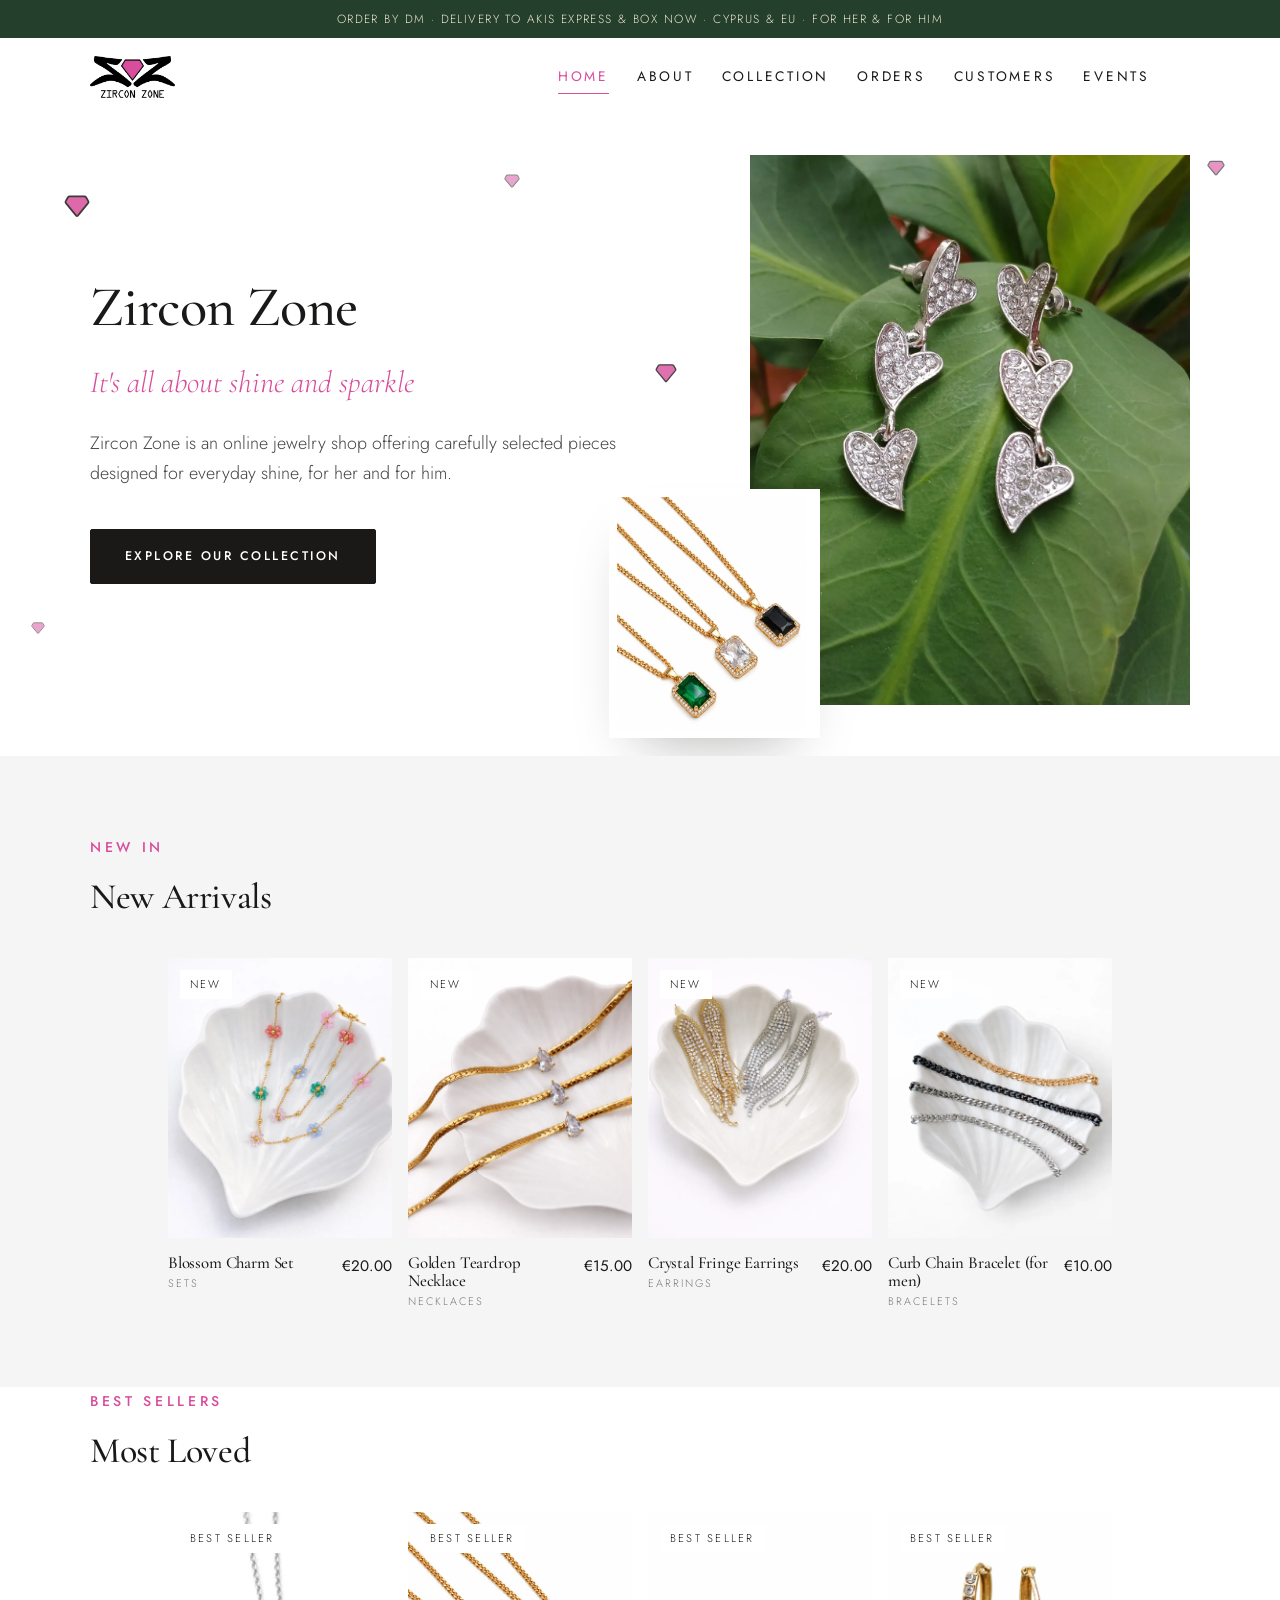
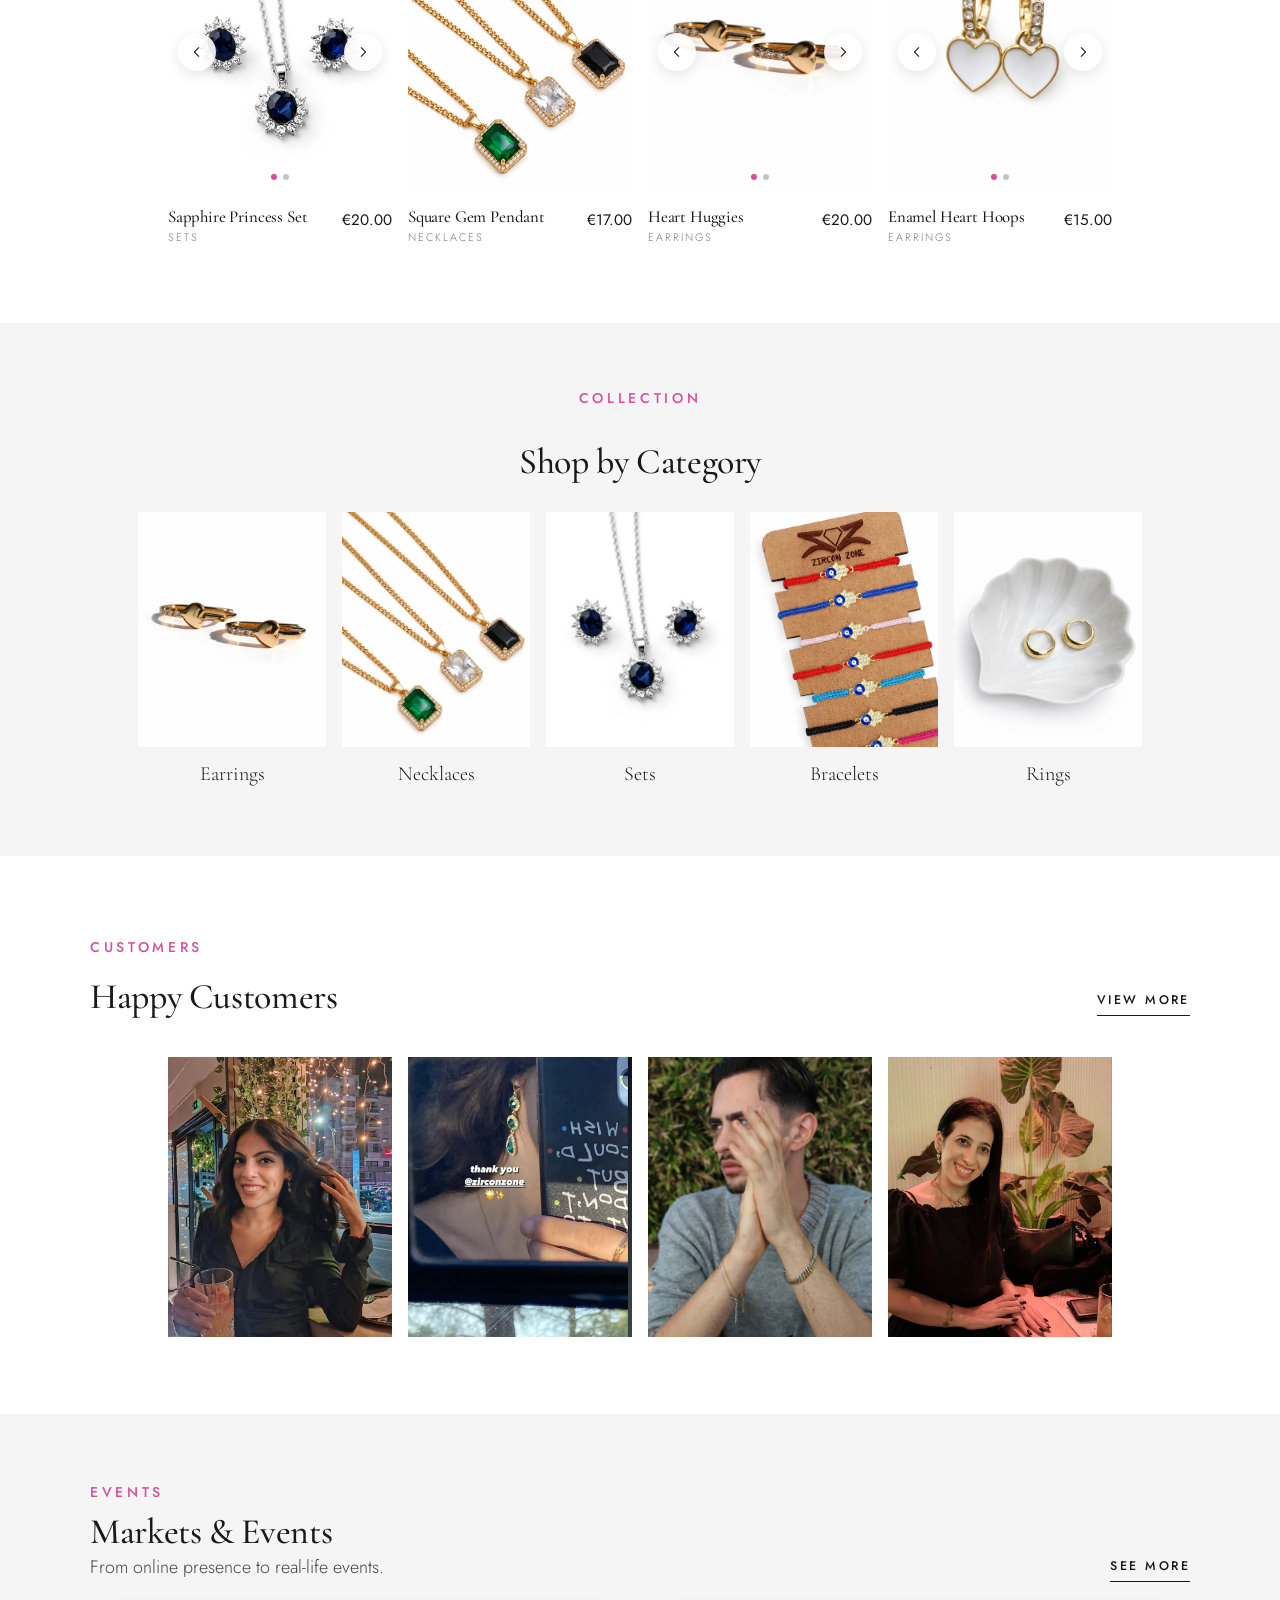
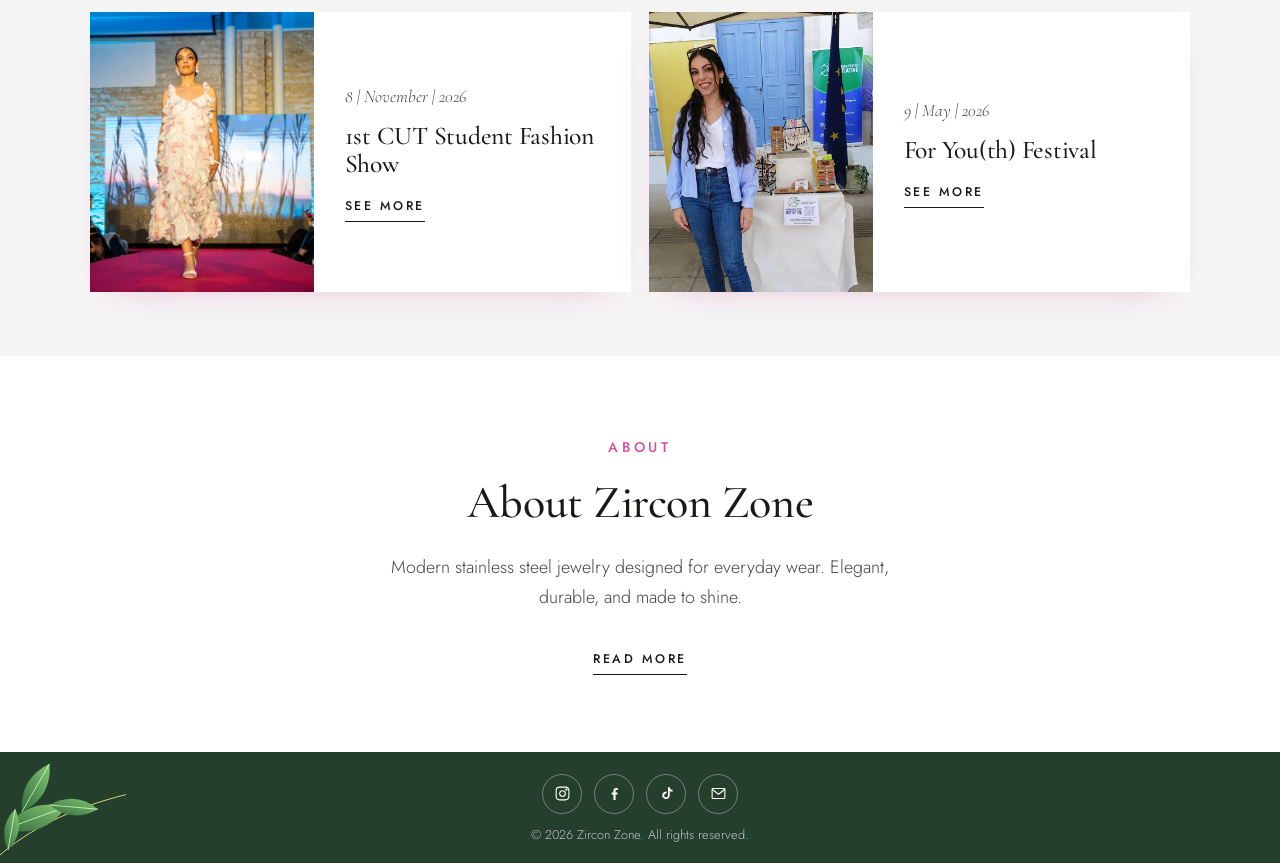
==== index.html @ 043a7518 "Remove leaf sprig from the home hero photo Co-Authored-By: Claude Opus 5.5 <noreply@anthropic.com> C" ====
<!DOCTYPE html>
<html lang="en">
<head>
  <meta charset="UTF-8">
  <meta name="viewport" content="width=device-width, initial-scale=1.0">
  <title>Home | Zircon Zone</title>
  <meta name="description" content="Zircon Zone is an online jewelry shop offering carefully selected stainless steel pieces designed for everyday shine.">
  <meta name="theme-color" content="#ffffff">
  <link rel="canonical" href="https://christianaandreou.github.io/zirconzone/">
  <meta name="robots" content="index, follow, max-image-preview:large">
  <meta name="twitter:card" content="summary_large_image">
  <meta name="twitter:title" content="Home | Zircon Zone">
  <meta name="twitter:description" content="Zircon Zone is an online jewelry shop offering carefully selected stainless steel pieces designed for everyday shine.">
  <meta name="twitter:image" content="https://christianaandreou.github.io/zirconzone/images/web/N4.webp">
  <meta property="og:type" content="website">
  <meta property="og:site_name" content="Zircon Zone">
  <meta property="og:title" content="Zircon Zone — Stainless Steel Jewelry">
  <meta property="og:description" content="Zircon Zone is an online jewelry shop offering carefully selected stainless steel pieces designed for everyday shine.">
  <meta property="og:image" content="https://christianaandreou.github.io/zirconzone/images/web/N4.webp">
  <link rel="icon" href="images/faviconzz.ico" type="image/x-icon">

  <link rel="preconnect" href="https://fonts.googleapis.com">
  <link rel="preconnect" href="https://fonts.gstatic.com" crossorigin>
  <link href="https://fonts.googleapis.com/css2?family=Cormorant+Garamond:ital,wght@0,400;0,500;0,600;1,400;1,500&family=Jost:wght@300;400;500&display=swap" rel="stylesheet">
  <link rel="stylesheet" href="assets/css/style.css?v=1302">

  <!-- Google tag (gtag.js) -->
  <script async src="https://www.googletagmanager.com/gtag/js?id=G-80L94WF2SH"></script>
  <script>
    window.dataLayer = window.dataLayer || [];
    function gtag(){dataLayer.push(arguments);}
    gtag('js', new Date());
    gtag('config', 'G-80L94WF2SH');
  </script>
</head>
<body class="home">

  <div class="ship-bar">Order by DM · Delivery to Akis Express &amp; BOX NOW · Cyprus &amp; EU · For her &amp; for him</div>
  <header class="site-header">
    <div class="container header-inner">
      <a href="index.html" class="logo" aria-label="Zircon Zone home"><img src="images/web/logo.png" alt="Zircon Zone" width="600" height="298"></a>
      <nav class="nav" aria-label="Main">
        <a href="index.html">Home</a>
        <a href="about.html">About</a>
        <a href="collection.html">Collection</a>
        <a href="orders.html">Orders</a>
        <a href="customers.html">Customers</a>
        <a href="events.html">Events</a>
      </nav>
      <div class="header-right">
        <button class="menu-toggle" aria-label="Menu" aria-expanded="false"><span></span><span></span></button>
      </div>
    </div>
  </header>

  <div class="mobile-menu">
    <a href="index.html">Home</a>
    <a href="about.html">About</a>
    <a href="collection.html">Collection</a>
    <a href="orders.html">Orders</a>
    <a href="customers.html">Customers</a>
    <a href="events.html">Events</a>
  </div>

  <main>
    <section class="hero-wrap">
    <div class="dias" aria-hidden="true"><span class="dia d0" style="left:6%;top:14%;width:26px;opacity:0.85"><svg viewBox="-23 -21 46 42"><path d="M-13,-17 H13 Q15,-17 16,-15.5 L20,-8.5 Q21,-7 20,-5.5 L1.5,17 Q0,18.5 -1.5,17 L-20,-5.5 Q-21,-7 -20,-8.5 L-16,-15.5 Q-15,-17 -13,-17Z" fill="#d84e9c" stroke="#1b1918" stroke-width="3" stroke-linejoin="round"/></svg></span><span class="dia d1" style="left:40%;top:10%;width:16px;opacity:0.5"><svg viewBox="-23 -21 46 42"><path d="M-13,-17 H13 Q15,-17 16,-15.5 L20,-8.5 Q21,-7 20,-5.5 L1.5,17 Q0,18.5 -1.5,17 L-20,-5.5 Q-21,-7 -20,-8.5 L-16,-15.5 Q-15,-17 -13,-17Z" fill="#d84e9c" stroke="#1b1918" stroke-width="3" stroke-linejoin="round"/></svg></span><span class="dia d2" style="left:52%;top:40%;width:22px;opacity:0.8"><svg viewBox="-23 -21 46 42"><path d="M-13,-17 H13 Q15,-17 16,-15.5 L20,-8.5 Q21,-7 20,-5.5 L1.5,17 Q0,18.5 -1.5,17 L-20,-5.5 Q-21,-7 -20,-8.5 L-16,-15.5 Q-15,-17 -13,-17Z" fill="#d84e9c" stroke="#1b1918" stroke-width="3" stroke-linejoin="round"/></svg></span><span class="dia d3" style="left:3%;top:80%;width:14px;opacity:0.5"><svg viewBox="-23 -21 46 42"><path d="M-13,-17 H13 Q15,-17 16,-15.5 L20,-8.5 Q21,-7 20,-5.5 L1.5,17 Q0,18.5 -1.5,17 L-20,-5.5 Q-21,-7 -20,-8.5 L-16,-15.5 Q-15,-17 -13,-17Z" fill="#d84e9c" stroke="#1b1918" stroke-width="3" stroke-linejoin="round"/></svg></span><span class="dia d4" style="left:95%;top:8%;width:18px;opacity:0.6"><svg viewBox="-23 -21 46 42"><path d="M-13,-17 H13 Q15,-17 16,-15.5 L20,-8.5 Q21,-7 20,-5.5 L1.5,17 Q0,18.5 -1.5,17 L-20,-5.5 Q-21,-7 -20,-8.5 L-16,-15.5 Q-15,-17 -13,-17Z" fill="#d84e9c" stroke="#1b1918" stroke-width="3" stroke-linejoin="round"/></svg></span></div>
    <div class="container hero">
      <div class="hero-copy reveal">
        <h1>Zircon Zone</h1>
        <p class="tagline"><em>It's all about shine and sparkle</em></p>
        <p class="lead">Zircon Zone is an online jewelry shop offering carefully selected pieces designed for everyday shine, for her and for him.</p>
        <div class="hero-actions">
          <a href="collection.html" class="btn">Explore our Collection</a>
        </div>
      </div>
      <div class="hero-media reveal">
        <img class="main" src="images/web/HERO-LEAF1.webp" alt="Silver Heart Drops earrings on a green leaf" width="800" height="1000" fetchpriority="high">
        <img class="float" src="images/web/HERO-LEAF2.webp?v=5" alt="Square Gem Pendant necklaces in emerald, crystal and onyx" width="622" height="735">
      </div>
    </div>
    </section>

    <section class="section section--paper" id="new">
      <div class="container">
        <div class="section-head reveal">
          <div><span class="eyebrow">New In</span><h2>New Arrivals</h2></div>
        </div>
        <div class="product-grid" data-badge="New"></div>
      </div>
    </section>

    <section class="section section--paper">
      <div class="container">
        <div class="section-head reveal">
          <div><span class="eyebrow">Best Sellers</span><h2>Most Loved</h2></div>
        </div>
        <div class="product-grid" data-badge="Best seller"></div>
      </div>
    </section>

    <section class="section section--pink">
      <div class="container">
        <div class="section-head section-head--center reveal">
          <span class="eyebrow">Collection</span><h2>Shop by Category</h2>
        </div>
        <div class="cat-grid">
        <a href="collection.html?c=Earrings" class="cat-tile">
          <div class="cat-media"><img src="images/web/E47.webp" alt="Earrings" loading="lazy"></div>
          <span>Earrings</span>
        </a>
        <a href="collection.html?c=Necklaces" class="cat-tile">
          <div class="cat-media"><img src="images/web/NECK1.webp" alt="Necklaces" loading="lazy"></div>
          <span>Necklaces</span>
        </a>
        <a href="collection.html?c=Sets" class="cat-tile">
          <div class="cat-media"><img src="images/web/S16.webp" alt="Sets" loading="lazy"></div>
          <span>Sets</span>
        </a>
        <a href="collection.html?c=Bracelets" class="cat-tile">
          <div class="cat-media"><img src="images/web/B7.webp" alt="Bracelets" loading="lazy"></div>
          <span>Bracelets</span>
        </a>
        <a href="collection.html?c=Rings" class="cat-tile">
          <div class="cat-media"><img src="images/web/R3.webp" alt="Rings" loading="lazy"></div>
          <span>Rings</span>
        </a>
        </div>
      </div>
    </section>

    <section class="section section--paper">
      <div class="container">
        <div class="section-head reveal">
          <div><span class="eyebrow">Customers</span><h2>Happy Customers</h2></div>
          <a href="customers.html" class="link-arrow">View More</a>
        </div>
        <div class="ugc-grid">
          <a href="customers.html#customer4" class="ugc reveal"><img src="images/web/customer7.webp" alt="Customer wearing Zircon Zone jewelry — a little shine for every night out" loading="lazy"></a>
          <a href="customers.html#customer2" class="ugc reveal"><img src="images/web/customer2.webp" alt="Customer wearing Zircon Zone earrings — simple and elegant" loading="lazy"></a>
          <a href="customers.html#customer10" class="ugc reveal"><img src="images/web/customer10.webp" alt="Man wearing gold and silver Zircon Zone bracelets in front of greenery" loading="lazy"></a>
          <a href="customers.html#customer6" class="ugc reveal"><img src="images/web/customer6.webp" alt="Customer wearing Zircon Zone heart jewelry — hearts that sparkle all night" loading="lazy"></a>
        </div>
      </div>
    </section>

    <section class="section section--pink">
      <div class="container">
        <div class="section-head reveal">
          <div><span class="eyebrow">Events</span><h2>Markets &amp; Events</h2><p class="lead">From online presence to real-life events.</p></div>
          <a href="events.html" class="link-arrow">See More</a>
        </div>
        <div class="market-cards">
          <a href="events.html#fashion-show" class="market-card reveal">
            <div class="mc-img"><img src="images/web/FS1.webp" alt="Zircon Zone handmade earrings at the 1st CUT Student Fashion Show" loading="lazy"></div>
            <div class="mc-body"><span class="mc-date">8 | November | 2026</span><h3>1st CUT Student Fashion Show</h3><span class="link-arrow">See More</span></div>
          </a>
          <a href="events.html#fyf" class="market-card reveal">
            <div class="mc-img"><img src="images/web/FYF1.webp" alt="For You(th) Festival" loading="lazy"></div>
            <div class="mc-body"><span class="mc-date">9 | May | 2026</span><h3>For You(th) Festival</h3><span class="link-arrow">See More</span></div>
          </a>
        </div>
      </div>
    </section>

    <section class="section section--paper">
      <div class="container home-about">
        <div class="split-body reveal">
          <span class="eyebrow">About</span>
          <h2>About Zircon Zone</h2>
          <p class="lead">Modern stainless steel jewelry designed for everyday wear. Elegant, durable, and made to shine.</p>
          <a href="about.html" class="link-arrow">Read More</a>
        </div>
      </div>
    </section>
  </main>

  <div class="qv" id="quickview" aria-hidden="true" role="dialog" aria-modal="true" aria-labelledby="qv-title">
    <div class="qv-backdrop"></div>
    <div class="qv-panel">
      <button class="qv-close" aria-label="Close"><svg viewBox="0 0 24 24" fill="none" stroke="currentColor" stroke-width="1.5" aria-hidden="true"><path d="M5 5l14 14M19 5 5 19"/></svg></button>
      <div class="qv-gallery">
        <img class="qv-main" alt="" width="800" height="1000">
        <div class="qv-thumbs"></div>
      </div>
      <div class="qv-body">
        <span class="eyebrow qv-cat"></span>
        <h2 class="qv-title" id="qv-title"></h2>
        <p class="qv-price"></p>
        <div class="qv-actions">
          <a class="btn qv-ig" href="https://www.instagram.com/zirconzone/" target="_blank" rel="noopener"><svg viewBox="0 0 24 24" fill="none" stroke="currentColor" stroke-width="1.5" aria-hidden="true"><rect x="3" y="3" width="18" height="18" rx="5"/><circle cx="12" cy="12" r="4"/><circle cx="17.5" cy="6.5" r=".8" fill="currentColor"/></svg> Order on Instagram</a>
          <a class="btn btn--ghost" href="https://www.facebook.com/profile.php?id=100092590311027" target="_blank" rel="noopener"><svg viewBox="0 0 24 24" fill="currentColor" aria-hidden="true"><path d="M13.5 21v-7.5h2.6l.4-3h-3V8.6c0-.9.3-1.5 1.5-1.5h1.6V4.4c-.3 0-1.2-.1-2.3-.1-2.3 0-3.8 1.4-3.8 3.9v2.3H7.9v3h2.6V21h3z"/></svg> Order on Facebook</a>
        </div>
      </div>
    </div>
  </div>

  <footer class="site-footer site-footer--simple">
    <div class="socials">
      <a href="https://www.instagram.com/zirconzone" target="_blank" rel="noopener" aria-label="Instagram"><svg viewBox="0 0 24 24" fill="none" stroke="currentColor" stroke-width="1.5" aria-hidden="true"><rect x="3" y="3" width="18" height="18" rx="5"/><circle cx="12" cy="12" r="4"/><circle cx="17.5" cy="6.5" r=".8" fill="currentColor"/></svg></a>
      <a href="https://www.facebook.com/profile.php?id=100092590311027" target="_blank" rel="noopener" aria-label="Facebook"><svg viewBox="0 0 24 24" fill="currentColor" aria-hidden="true"><path d="M13.5 21v-7.5h2.6l.4-3h-3V8.6c0-.9.3-1.5 1.5-1.5h1.6V4.4c-.3 0-1.2-.1-2.3-.1-2.3 0-3.8 1.4-3.8 3.9v2.3H7.9v3h2.6V21h3z"/></svg></a>
      <a href="https://www.tiktok.com/@zircon_zone" target="_blank" rel="noopener" aria-label="TikTok"><svg viewBox="0 0 24 24" fill="currentColor" aria-hidden="true"><path d="M16.6 3c.3 2.2 1.6 3.6 3.9 3.8v2.6c-1.4.1-2.6-.3-3.9-1.1v5.3c0 6.4-7 8.4-9.8 3.8-1.8-3-.7-8.2 5.3-8.4v2.8c-.5.1-1 .2-1.4.4-1.4.5-2.2 1.4-2 3 .4 3 5.9 3.9 5.4-2V3h2.5z"/></svg></a>
      <a href="mailto:zirconzonejewelry@gmail.com" aria-label="Email"><svg viewBox="0 0 24 24" fill="none" stroke="currentColor" stroke-width="1.5" aria-hidden="true"><rect x="3" y="5" width="18" height="14" rx="1"/><path d="m3 6 9 7 9-7"/></svg></a>
    </div>
    <p>© 2026 Zircon Zone. All rights reserved.</p>
  </footer>
  <script src="assets/js/main.js?v=86"></script>

  <script src="assets/js/products.js?v=91"></script>
  <script>
    document.querySelectorAll(".product-grid[data-badge]").forEach((grid) => {
      grid.innerHTML = PRODUCTS.filter((p) => p.badge === grid.dataset.badge).slice(0, 4).map(productCard).join("");
      observeReveal(grid);
    });
    setupQuickView();
  </script>
</body>
</html>
---- assets/css/style.css ----
/* =========================================================
   Zircon Zone — shared stylesheet
   Ένα αρχείο για όλες τις σελίδες (αντί για <style> σε κάθε σελίδα
   + Tailwind CDN). Άλλαξε τα tokens εδώ και αλλάζει όλο το site.
   ========================================================= */

:root {
  /* Χρώματα */
  --ivory: #ffffff;
  --paper: #f7f7f7;
  --sand: #f2f2f2;
  --line: #e5e5e5;
  --ink: #1b1918;
  --ink-soft: #444444;
  --muted: #7a7a7a;
  --accent: #d84e9c;        /* ακριβώς το ροζ του διαμαντιού στο logo */
  --accent-soft: #f7e6ee;
  --gold: #b8955a;

  /* Τυπογραφία */
  --font-display: "Cormorant Garamond", "Times New Roman", serif;
  --font-body: "Jost", system-ui, -apple-system, sans-serif;

  /* Ρυθμός */
  --container: 1240px;
  --gutter: clamp(20px, 4vw, 48px);
  --section: clamp(72px, 10vw, 140px);
  --radius: 2px;
  --ease: cubic-bezier(.22, .61, .36, 1);
}

*, *::before, *::after { box-sizing: border-box; }
html { scroll-behavior: smooth; -webkit-text-size-adjust: 100%; }
body {
  margin: 0;
  background: var(--ivory);
  color: var(--ink);
  font-family: var(--font-body);
  font-weight: 300;
  font-size: 16px;
  line-height: 1.7;
  -webkit-font-smoothing: antialiased;
}
img { display: block; max-width: 100%; height: auto; }
a { color: inherit; text-decoration: none; }
button { font: inherit; color: inherit; background: none; border: 0; cursor: pointer; }
::selection { background: var(--accent-soft); color: var(--ink); }

h1, h2, h3 {
  font-family: var(--font-display);
  font-weight: 500;
  line-height: 1.08;
  letter-spacing: -0.01em;
  margin: 0;
}
h1 { font-size: clamp(2.8rem, 6.5vw, 5.6rem); }
h2 { font-size: clamp(2.1rem, 4.2vw, 3.4rem); }
h3 { font-size: 1.45rem; }
em { font-style: italic; color: var(--accent); }
p { margin: 0; }

.container { width: min(100% - 2 * var(--gutter), var(--container)); margin-inline: auto; }
.section { padding-block: var(--section); }
.section--sand { background: var(--sand); }
.section--paper { background: var(--paper); }

.eyebrow {
  display: inline-block;
  font-size: .72rem;
  font-weight: 500;
  letter-spacing: .28em;
  text-transform: uppercase;
  color: var(--accent);
  margin-bottom: 18px;
}
.lead { font-size: clamp(1.05rem, 1.4vw, 1.2rem); color: var(--ink-soft); max-width: 560px; }
.muted { color: var(--muted); }

.section-head { display: flex; align-items: end; justify-content: space-between; gap: 24px; margin-bottom: clamp(36px, 5vw, 64px); }
.section-head--center { flex-direction: column; align-items: center; text-align: center; }
.section-head--center .lead { margin-inline: auto; margin-top: 16px; }

/* ---------- Κουμπιά ---------- */
.btn {
  display: inline-flex; align-items: center; justify-content: center; gap: 10px;
  padding: 16px 34px;
  font-size: .78rem; font-weight: 500; letter-spacing: .2em; text-transform: uppercase;
  border: 1px solid var(--ink);
  background: var(--ink); color: var(--ivory);
  border-radius: var(--radius);
  transition: background .35s var(--ease), color .35s var(--ease), border-color .35s var(--ease);
}
.btn:hover { background: var(--accent); border-color: var(--accent); }
.btn--ghost { background: transparent; color: var(--ink); }
.btn--ghost:hover { background: var(--ink); color: var(--ivory); border-color: var(--ink); }
.btn--light { background: var(--ivory); color: var(--ink); border-color: var(--ivory); }
.btn--light:hover { background: transparent; color: var(--ivory); border-color: var(--ivory); }
.btn svg { width: 16px; height: 16px; }

.link-arrow {
  font-size: .78rem; font-weight: 500; letter-spacing: .2em; text-transform: uppercase;
  border-bottom: 1px solid currentColor; padding-bottom: 4px;
  transition: color .3s var(--ease);
  white-space: nowrap;
}
.link-arrow:hover { color: var(--accent); }

/* ---------- Announcement bar ---------- */
.announce {
  background: var(--ink); color: var(--ivory);
  text-align: center; font-size: .7rem; letter-spacing: .22em; text-transform: uppercase;
  padding: 10px var(--gutter);
}

/* ---------- Header ---------- */
.site-header {
  position: sticky; top: 0; z-index: 50;
  background: rgba(255, 255, 255, .86);
  backdrop-filter: saturate(160%) blur(14px);
  -webkit-backdrop-filter: saturate(160%) blur(14px);
  border-bottom: 1px solid transparent;
  transition: border-color .3s var(--ease), background .3s var(--ease);
}
.site-header.is-scrolled { border-bottom-color: var(--line); background: rgba(255, 255, 255, .95); }
.header-inner {
  display: grid; grid-template-columns: 1fr auto 1fr; align-items: center;
  height: 78px;
}
.logo img { height: 42px; width: auto; }
.nav { display: flex; gap: 34px; }
.nav a, .header-cta {
  font-size: .74rem; font-weight: 400; letter-spacing: .22em; text-transform: uppercase;
  position: relative; padding-block: 6px;
}
.nav a::after {
  content: ""; position: absolute; left: 0; bottom: 0; height: 1px; width: 100%;
  background: currentColor; transform: scaleX(0); transform-origin: right;
  transition: transform .4s var(--ease);
}
.nav a:hover::after, .nav a.active::after { transform: scaleX(1); transform-origin: left; }
.nav a.active { color: var(--accent); }
.header-right { justify-self: end; display: flex; align-items: center; gap: 22px; }
.header-cta { border: 1px solid var(--ink); padding: 10px 18px; transition: .3s var(--ease); }
.header-cta:hover { background: var(--ink); color: var(--ivory); }
.header-icon svg { width: 18px; height: 18px; }
.menu-toggle { display: none; width: 28px; height: 28px; position: relative; }
.menu-toggle span { position: absolute; left: 3px; right: 3px; height: 1px; background: var(--ink); transition: .35s var(--ease); }
.menu-toggle span:nth-child(1) { top: 10px; }
.menu-toggle span:nth-child(2) { top: 17px; }
.menu-open .menu-toggle span:nth-child(1) { top: 14px; transform: rotate(45deg); }
.menu-open .menu-toggle span:nth-child(2) { top: 14px; transform: rotate(-45deg); }

.mobile-menu {
  position: fixed; inset: 0; z-index: 40;
  background: var(--ivory);
  padding: 140px var(--gutter) 40px;
  display: flex; flex-direction: column; gap: 6px;
  opacity: 0; visibility: hidden; transition: opacity .35s var(--ease), visibility .35s;
}
.menu-open .mobile-menu { opacity: 1; visibility: visible; }
.mobile-menu a { font-family: var(--font-display); font-size: 2.3rem; line-height: 1.35; }
.mobile-menu a.active { color: var(--accent); font-style: italic; }
.mobile-menu .mobile-social { margin-top: auto; display: flex; gap: 22px; }
.mobile-menu .mobile-social a { font-family: var(--font-body); font-size: .75rem; letter-spacing: .2em; text-transform: uppercase; }

/* ---------- Hero (home) ---------- */
.hero {
  display: grid; grid-template-columns: 1.05fr 1fr; align-items: center;
  gap: clamp(32px, 6vw, 96px);
  min-height: calc(100svh - 260px);
  padding-block: clamp(40px, 6vw, 80px);
}
.hero h1 { margin-bottom: 28px; }
.hero .lead { margin-bottom: 40px; }
.hero-actions { display: flex; flex-wrap: wrap; gap: 14px; }
.hero-media { position: relative; }
.hero-media .main { aspect-ratio: 4 / 5; object-fit: cover; width: 100%; }
.hero-media .float {
  position: absolute; width: 38%; left: -14%; bottom: 8%;
  aspect-ratio: 3 / 4; object-fit: cover;
  border: 8px solid var(--ivory);
  box-shadow: 0 30px 60px -30px rgba(27, 25, 24, .35);
}
.hero-badge {
  position: absolute; top: 24px; right: -18px;
  background: var(--paper); padding: 14px 20px;
  font-size: .68rem; letter-spacing: .22em; text-transform: uppercase;
  box-shadow: 0 20px 40px -24px rgba(27, 25, 24, .3);
}

/* ---------- Page hero (εσωτερικές σελίδες) ---------- */
.page-hero { padding-block: clamp(64px, 9vw, 120px) clamp(40px, 5vw, 64px); text-align: center; }
.page-hero .lead { margin: 22px auto 0; }

/* ---------- Trust strip ---------- */
.trust { border-block: 1px solid var(--line); }
.trust ul {
  list-style: none; margin: 0; padding: 26px 0;
  display: grid; grid-template-columns: repeat(4, 1fr); gap: 20px; text-align: center;
}
.trust li { font-size: .72rem; letter-spacing: .22em; text-transform: uppercase; color: var(--ink-soft); display: flex; align-items: center; justify-content: center; gap: 12px; }
.trust li::before { content: "✦"; color: var(--gold); font-size: .7rem; }

/* ---------- Product grid & cards ---------- */
.product-grid { display: grid; grid-template-columns: repeat(4, 1fr); gap: clamp(16px, 2.2vw, 32px) clamp(14px, 1.8vw, 24px); }
.product-card { display: block; cursor: pointer; text-align: left; width: 100%; }
.product-media {
  position: relative; overflow: hidden; background: var(--paper);
  aspect-ratio: 4 / 5;
}
.product-media img {
  position: absolute; inset: 0; width: 100%; height: 100%; object-fit: cover;
  transition: opacity .6s var(--ease), transform 1.2s var(--ease);
}
.product-media img.alt { opacity: 0; }
.product-card:hover .product-media img.alt { opacity: 1; }
.product-card:hover .product-media img { transform: scale(1.04); }
.product-tag {
  position: absolute; top: 12px; left: 12px; z-index: 2;
  background: var(--ivory); padding: 5px 10px;
  font-size: .6rem; letter-spacing: .2em; text-transform: uppercase;
}
.product-quick {
  position: absolute; left: 12px; right: 12px; bottom: 12px; z-index: 2;
  background: rgba(255, 255, 255, .94); text-align: center; padding: 12px;
  font-size: .68rem; letter-spacing: .22em; text-transform: uppercase;
  transform: translateY(calc(100% + 14px)); transition: transform .45s var(--ease);
}
.product-card:hover .product-quick { transform: none; }
.product-info { display: flex; justify-content: space-between; gap: 12px; padding-top: 16px; }
.product-info h3 { font-size: 1.2rem; font-weight: 500; }
.product-info .cat { font-size: .68rem; letter-spacing: .18em; text-transform: uppercase; color: var(--muted); margin-top: 2px; }
.product-info .price { font-size: .95rem; font-weight: 400; white-space: nowrap; }

/* ---------- Collection toolbar ---------- */
.toolbar {
  position: sticky; top: 78px; z-index: 30;
  background: rgba(255, 255, 255, .95); backdrop-filter: blur(10px);
  border-block: 1px solid var(--line);
  margin-bottom: clamp(32px, 4vw, 56px);
}
.toolbar-inner { display: flex; align-items: center; justify-content: space-between; gap: 20px; min-height: 64px; }
.filters { display: flex; gap: 8px; overflow-x: auto; scrollbar-width: none; padding-block: 12px; }
.filters::-webkit-scrollbar { display: none; }
.filter-btn {
  flex: none; padding: 9px 16px; border: 1px solid var(--line); border-radius: 999px;
  font-size: .7rem; letter-spacing: .18em; text-transform: uppercase; color: var(--ink-soft);
  transition: .3s var(--ease);
}
.filter-btn sup { font-size: .6rem; color: var(--muted); margin-left: 3px; letter-spacing: 0; }
.filter-btn:hover { border-color: var(--ink); color: var(--ink); }
.filter-btn.active { background: var(--ink); border-color: var(--ink); color: var(--ivory); }
.filter-btn.active sup { color: rgba(255, 255, 255, .6); }
.sort { display: flex; align-items: center; gap: 10px; font-size: .7rem; letter-spacing: .18em; text-transform: uppercase; color: var(--muted); flex: none; }
.sort select { font: inherit; letter-spacing: .1em; color: var(--ink); background: transparent; border: 0; border-bottom: 1px solid var(--line); padding: 6px 4px; cursor: pointer; }
.result-count { font-size: .75rem; color: var(--muted); margin-bottom: 24px; letter-spacing: .08em; }

/* ---------- Quick view (modal) ---------- */
.qv { position: fixed; inset: 0; z-index: 100; display: grid; place-items: center; padding: 20px; visibility: hidden; }
.qv.open { visibility: visible; }
.qv-backdrop { position: absolute; inset: 0; background: rgba(27, 25, 24, .55); opacity: 0; transition: opacity .35s var(--ease); }
.qv.open .qv-backdrop { opacity: 1; }
.qv-panel {
  position: relative; background: var(--ivory); width: min(1020px, 100%); max-height: calc(100svh - 40px); overflow: auto;
  display: grid; grid-template-columns: 1.1fr 1fr;
  opacity: 0; transform: translateY(16px); transition: opacity .35s var(--ease), transform .35s var(--ease);
}
.qv.open .qv-panel { opacity: 1; transform: none; }
.qv-close { position: absolute; top: 14px; right: 14px; z-index: 3; width: 40px; height: 40px; display: grid; place-items: center; background: var(--ivory); border-radius: 50%; }
.qv-close svg { width: 18px; height: 18px; }
.qv-gallery { background: var(--paper); }
.qv-main { aspect-ratio: 4 / 5; width: 100%; object-fit: cover; }
.qv-thumbs { display: flex; gap: 8px; padding: 10px; }
.qv-thumbs button { width: 64px; aspect-ratio: 1; opacity: .5; outline: 1px solid transparent; transition: .25s; }
.qv-thumbs button.active, .qv-thumbs button:hover { opacity: 1; outline-color: var(--ink); }
.qv-thumbs img { width: 100%; height: 100%; object-fit: cover; }
.qv-body { padding: clamp(28px, 4vw, 56px); display: flex; flex-direction: column; }
.qv-body h2 { font-size: clamp(2rem, 3vw, 2.6rem); margin-bottom: 10px; }
.qv-price { font-size: 1.25rem; margin-bottom: 26px; }
.qv-body ul { list-style: none; padding: 22px 0; margin: 0 0 28px; border-block: 1px solid var(--line); display: grid; gap: 8px; font-size: .92rem; color: var(--ink-soft); }
.qv-body li::before { content: "—"; color: var(--gold); margin-right: 10px; }
.qv-actions { display: grid; gap: 10px; margin-top: auto; }
.qv-note { font-size: .78rem; color: var(--muted); margin-top: 14px; text-align: center; }

/* ---------- Split / editorial ---------- */
.split { display: grid; grid-template-columns: 1fr 1fr; gap: clamp(32px, 7vw, 110px); align-items: center; }
.split--reverse .split-media { order: 2; }
.split-media img { width: 100%; aspect-ratio: 4 / 5; object-fit: cover; }
.split-body h2 { margin-bottom: 24px; }
.split-body p + p { margin-top: 18px; }
.split-body .lead { margin-bottom: 0; }
.split-body .btn, .split-body .link-arrow { margin-top: 36px; display: inline-flex; }

.values { display: grid; grid-template-columns: repeat(3, 1fr); gap: 1px; background: var(--line); border: 1px solid var(--line); }
.value { background: var(--ivory); padding: clamp(28px, 4vw, 48px); }
.value .num { font-family: var(--font-display); font-style: italic; color: var(--gold); font-size: 1.4rem; margin-bottom: 18px; display: block; }
.value h3 { margin-bottom: 12px; }
.value p { color: var(--ink-soft); font-size: .95rem; }

/* ---------- Customers ---------- */
.ugc-grid { display: grid; grid-template-columns: repeat(3, 1fr); gap: clamp(14px, 2vw, 28px); }
.ugc { position: relative; overflow: hidden; }
.ugc img { width: 100%; aspect-ratio: 4 / 5; object-fit: cover; transition: transform 1.2s var(--ease); }
.ugc:hover img { transform: scale(1.04); }
.ugc figcaption {
  position: absolute; inset: auto 0 0 0; padding: 60px 22px 22px;
  background: linear-gradient(to top, rgba(27, 25, 24, .72), transparent);
  color: var(--ivory); font-family: var(--font-display); font-style: italic; font-size: 1.35rem; line-height: 1.25;
}
.ugc-grid--wall .ugc:nth-child(1) { grid-row: span 2; }
.ugc-grid--wall .ugc:nth-child(1) img { aspect-ratio: auto; height: 100%; }

.quote-band { text-align: center; }
.quote-band blockquote { margin: 0 auto; max-width: 820px; font-family: var(--font-display); font-size: clamp(1.8rem, 3.6vw, 2.9rem); line-height: 1.2; }
.quote-band cite { display: block; margin-top: 26px; font-style: normal; font-size: .72rem; letter-spacing: .24em; text-transform: uppercase; color: var(--muted); }

/* ---------- Events ---------- */
.event { padding-block: clamp(40px, 6vw, 80px); border-top: 1px solid var(--line); }
.event:first-child { border-top: 0; padding-top: 0; }
.event-date { font-family: var(--font-display); font-style: italic; font-size: 1.4rem; color: var(--gold); margin-bottom: 14px; display: block; }
.event-meta { font-size: .72rem; letter-spacing: .22em; text-transform: uppercase; color: var(--muted); margin-bottom: 22px; }
.event-gallery { display: grid; grid-template-columns: 1fr 1fr; gap: clamp(12px, 1.6vw, 22px); margin-top: clamp(24px, 3vw, 40px); }
.event-gallery img { width: 100%; aspect-ratio: 4 / 5; object-fit: cover; object-position: top; }

.event-teasers { display: grid; grid-template-columns: repeat(2, 1fr); gap: clamp(16px, 2.4vw, 32px); }
.event-teaser { position: relative; overflow: hidden; display: block; }
.event-teaser img { width: 100%; aspect-ratio: 5 / 4; object-fit: cover; object-position: top; transition: transform 1.2s var(--ease); }
.event-teaser:hover img { transform: scale(1.04); }
.event-teaser .overlay { position: absolute; inset: auto 0 0 0; padding: 80px 28px 26px; background: linear-gradient(to top, rgba(27, 25, 24, .75), transparent); color: var(--ivory); }
.event-teaser .overlay span { font-size: .7rem; letter-spacing: .22em; text-transform: uppercase; opacity: .85; }
.event-teaser .overlay h3 { font-size: 1.9rem; margin-top: 6px; }

/* ---------- How to order ---------- */
.steps { display: grid; grid-template-columns: repeat(3, 1fr); gap: clamp(20px, 3vw, 40px); counter-reset: step; }
.step { border-top: 1px solid var(--ink); padding-top: 26px; }
.step::before { counter-increment: step; content: "0" counter(step); display: block; font-family: var(--font-display); font-size: 2.8rem; line-height: 1; color: var(--gold); margin-bottom: 20px; }
.step h3 { margin-bottom: 10px; }
.step p { color: var(--ink-soft); font-size: .95rem; }

.channels { display: grid; grid-template-columns: repeat(3, 1fr); gap: 16px; }
.channel { display: flex; flex-direction: column; gap: 10px; padding: 34px 30px; background: var(--paper); border: 1px solid var(--line); transition: border-color .3s var(--ease), transform .3s var(--ease); }
.channel:hover { border-color: var(--ink); transform: translateY(-3px); }
.channel svg { width: 22px; height: 22px; }
.channel strong { font-family: var(--font-display); font-weight: 500; font-size: 1.6rem; }
.channel span { color: var(--muted); font-size: .9rem; }

.faq { max-width: 820px; margin-inline: auto; }
.faq details { border-bottom: 1px solid var(--line); }
.faq summary { list-style: none; cursor: pointer; padding: 24px 0; display: flex; justify-content: space-between; gap: 20px; font-family: var(--font-display); font-size: 1.4rem; }
.faq summary::-webkit-details-marker { display: none; }
.faq summary::after { content: "+"; font-family: var(--font-body); font-weight: 300; transition: transform .3s var(--ease); }
.faq details[open] summary::after { transform: rotate(45deg); }
.faq details p { padding-bottom: 24px; color: var(--ink-soft); max-width: 680px; }

/* ---------- CTA band ---------- */
.cta-band { background: var(--ink); color: var(--ivory); text-align: center; }
.cta-band .eyebrow { color: #e59bbf; }
.cta-band p { color: rgba(255, 255, 255, .72); margin: 18px auto 36px; max-width: 520px; }
.cta-band .actions { display: flex; justify-content: center; flex-wrap: wrap; gap: 12px; }

/* ---------- Footer ---------- */
.site-footer { background: var(--ink); color: rgba(255, 255, 255, .7); border-top: 1px solid rgba(255, 255, 255, .1); padding-block: 72px 32px; font-size: .9rem; }
.footer-grid { display: grid; grid-template-columns: 1.6fr 1fr 1fr; gap: 40px; padding-bottom: 56px; }
.footer-brand img { height: 46px; width: auto; filter: invert(1) hue-rotate(180deg); margin-bottom: 18px; }
.footer-brand p { max-width: 320px; }
.site-footer h4 { font-family: var(--font-body); font-weight: 500; color: var(--ivory); font-size: .72rem; letter-spacing: .24em; text-transform: uppercase; margin: 0 0 18px; }
.site-footer ul { list-style: none; margin: 0; padding: 0; display: grid; gap: 10px; }
.site-footer a { transition: color .25s var(--ease); }
.site-footer a:hover { color: var(--ivory); }
.footer-bottom { border-top: 1px solid rgba(255, 255, 255, .12); padding-top: 26px; display: flex; justify-content: space-between; flex-wrap: wrap; gap: 12px; font-size: .75rem; letter-spacing: .08em; }
.socials { display: flex; gap: 18px; }
.socials svg { width: 18px; height: 18px; }

/* ---------- Scroll reveal ---------- */
.reveal { opacity: 0; transform: translateY(24px); transition: opacity 1s var(--ease), transform 1s var(--ease); }
.reveal.in { opacity: 1; transform: none; }
@media (prefers-reduced-motion: reduce) {
  .reveal { opacity: 1; transform: none; transition: none; }
  * { scroll-behavior: auto !important; }
}

:focus-visible { outline: 2px solid var(--accent); outline-offset: 3px; }

/* ---------- Responsive ---------- */
@media (max-width: 1024px) {
  .product-grid { grid-template-columns: repeat(3, 1fr); }
  .nav { gap: 22px; }
}
@media (max-width: 860px) {
  .header-inner { grid-template-columns: auto 1fr auto; height: 68px; }
  .nav, .header-cta { display: none; }
  .menu-toggle { display: block; }
  .logo { justify-self: center; grid-column: 2; }
  .logo img { height: 36px; }
  .header-left { grid-column: 1; grid-row: 1; }
  .header-right { grid-column: 3; }
  .toolbar { top: 68px; }
  .toolbar-inner { flex-direction: column; align-items: stretch; gap: 0; }
  .sort { padding-bottom: 12px; justify-content: space-between; }

  .hero { grid-template-columns: 1fr; min-height: auto; text-align: center; }
  .hero .lead { margin-inline: auto; }
  .hero-actions { justify-content: center; }
  .hero-media { order: -1; margin-inline: 8%; }
  .hero-media .float { left: -8%; width: 34%; }
  .hero-badge { right: -4%; }

  .product-grid { grid-template-columns: repeat(2, 1fr); }
  .product-quick { display: none; }
  .split, .qv-panel { grid-template-columns: 1fr; }
  .split--reverse .split-media { order: 0; }
  .values, .steps, .channels { grid-template-columns: 1fr; }
  .trust ul { grid-template-columns: repeat(2, 1fr); row-gap: 14px; }
  .ugc-grid { grid-template-columns: repeat(2, 1fr); }
  .ugc-grid--wall .ugc:nth-child(1) { grid-row: auto; grid-column: span 2; }
  .event-teasers { grid-template-columns: 1fr; }
  .footer-grid { grid-template-columns: 1fr 1fr; }
  .footer-brand { grid-column: span 2; }
  .section-head { flex-direction: column; align-items: flex-start; }
  .section-head--center { align-items: center; }
}
@media (max-width: 520px) {
  .ugc-grid { grid-template-columns: 1fr; }
  .ugc-grid--wall .ugc:nth-child(1) { grid-column: auto; }
  .event-gallery { grid-template-columns: 1fr; }
  .trust li { font-size: .62rem; letter-spacing: .16em; }
}

/* ---------- Shop by category ---------- */
.cat-grid { display: grid; grid-template-columns: repeat(5, 1fr); gap: clamp(12px, 1.6vw, 22px); }
.cat-tile { display: block; text-align: center; }
.cat-media { overflow: hidden; background: var(--ivory); aspect-ratio: 3 / 4; }
.cat-media img { width: 100%; height: 100%; object-fit: cover; transition: transform 1.2s var(--ease); }
.cat-tile:hover .cat-media img { transform: scale(1.05); }
.cat-tile span { display: inline-block; margin-top: 16px; font-family: var(--font-display); font-size: 1.35rem; border-bottom: 1px solid transparent; transition: border-color .3s var(--ease); }
.cat-tile:hover span { border-color: currentColor; }
@media (max-width: 860px) {
  .cat-grid { grid-template-columns: repeat(5, 62%); overflow-x: auto; scroll-snap-type: x mandatory; scrollbar-width: none; padding-bottom: 4px; }
  .cat-tile { scroll-snap-align: start; }
}
@media (max-width: 520px) { .hide-sm { display: none; } }

/* =========================================================
   Κύματα στο ροζ του logo
   ========================================================= */
.hero-wrap, .page-hero-wrap { position: relative; overflow: hidden; }
.hero-wrap > .container, .page-hero-wrap > .container { position: relative; z-index: 1; }

/* Λεπτές κυματιστές γραμμές στο φόντο */
.wave-lines {
  position: absolute; left: 0; width: 100%; height: 70%; bottom: 8%;
  fill: none; stroke: var(--accent); pointer-events: none; z-index: 0;
}
.page-hero-wrap .wave-lines { height: 100%; bottom: -20%; opacity: .7; }

/* Γεμάτα κύματα που «ρέουν» σε ροζ ζώνη */
.wave-fill { display: block; width: 100%; height: clamp(56px, 8vw, 130px); margin-bottom: -2px; position: relative; z-index: 1; }
.wave-fill--down { transform: scaleY(-1); margin-top: -1px; margin-bottom: 0; }

.trust--pink { background: var(--accent); border: 0; }
.trust--pink li { color: #fff; }
.trust--pink li::before { color: #fff; }

.cta-band { background: var(--accent); }
.cta-band .eyebrow { color: #fff; opacity: .85; }
.cta-band p { color: rgba(255, 255, 255, .88); }
.cta-band .btn--light { background: #fff; color: var(--accent); border-color: #fff; }
.cta-band .btn--light:hover { background: var(--ink); color: #fff; border-color: var(--ink); }
.cta-band .btn--light[style] { background: transparent !important; color: #fff !important; border-color: #fff; }
.cta-band .btn--light[style]:hover { background: #fff !important; color: var(--accent) !important; }
.site-footer { border-top: 0; }
/* οι γραμμές μένουν κάτω από το κείμενο, ποτέ πάνω του */
.hero-wrap .wave-lines { height: 34%; bottom: 90px; }
.page-hero-wrap .wave-lines { height: 42%; bottom: -8%; opacity: .6; }
.page-hero { padding-bottom: clamp(70px, 8vw, 110px); }
@media (max-width: 860px) {
  .hero-wrap .wave-lines { display: none; }
  .page-hero-wrap .wave-lines { height: 30%; bottom: -6%; }
}
.section--sand + .wave-fill { background: var(--sand); }
.section--paper + .wave-fill { background: var(--paper); }

/* Header: logo αριστερά, μενού + Order δεξιά */
.header-inner { display: flex; align-items: center; gap: 40px; }
.header-inner .nav { margin-left: auto; }
.header-right { margin-left: 0; }
@media (max-width: 860px) {
  .header-inner { display: flex; gap: 18px; }
  .logo { grid-column: auto; justify-self: auto; }
  .header-right { margin-left: auto; gap: 18px; }
}

/* Αρχικοί τίτλοι/κείμενα */
.hero .tagline { font-family: var(--font-display); font-size: clamp(1.5rem, 2.4vw, 2rem); margin: -8px 0 18px; }
.values--simple .value { text-align: center; padding-block: clamp(28px, 4vw, 44px); }
.values--simple .value .num { margin-bottom: 10px; }
a.ugc { display: block; }
.nav { gap: 28px; }
@media (max-width: 1024px) { .nav { gap: 18px; } .header-inner { gap: 24px; } }
.wave-fill + .cta-band { box-shadow: 0 -4px 0 var(--accent); position: relative; z-index: 2; }

/* Βελάκια φωτογραφιών στις κάρτες */
.img-arrow {
  position: absolute; top: 50%; z-index: 3; transform: translateY(-50%);
  width: 38px; height: 38px; border-radius: 50%; display: grid; place-items: center;
  background: rgba(255, 255, 255, .9); box-shadow: 0 4px 14px rgba(0, 0, 0, .1);
  transition: background .25s var(--ease), color .25s var(--ease);
}
.img-arrow svg { width: 16px; height: 16px; }
.img-arrow.prev { left: 10px; }
.img-arrow.next { right: 10px; }
.img-arrow:hover { background: var(--accent); color: #fff; }
.img-dots { position: absolute; bottom: 12px; left: 0; right: 0; z-index: 3; display: flex; justify-content: center; gap: 6px; }
.img-dots span { width: 6px; height: 6px; border-radius: 50%; background: rgba(27, 25, 24, .25); transition: background .25s; }
.img-dots span.on { background: var(--accent); }
.product-card:hover .product-media img { transform: none; }

/* Footer όπως πριν: εικονίδια + copyright */
.site-footer--simple { padding-block: 44px; text-align: center; }
.site-footer--simple .socials { justify-content: center; gap: 26px; margin-bottom: 16px; }
.site-footer--simple .socials svg { width: 20px; height: 20px; }
.site-footer--simple a { color: #9ca3af; }
.site-footer--simple a:hover { color: var(--accent); }
.site-footer--simple p { color: #9ca3af; font-size: .85rem; }

/* Φωτογραφίες events ολόκληρες, χωρίς κόψιμο */
.event-gallery img, .event .split-media img { aspect-ratio: auto; height: auto; object-fit: contain; }
.event-gallery { align-items: start; }
.event-teaser img { aspect-ratio: auto; height: auto; }
.event-teaser .overlay { position: static; background: none; color: var(--ink); padding: 18px 0 0; }
.event-teaser .overlay span { color: var(--accent); opacity: 1; }
.event-teaser:hover img { transform: none; }
.event-teasers { align-items: start; }

/* Footer εικονίδια: στο κέντρο, μεγαλύτερα και καθαρά */
.site-footer--simple { display: flex; flex-direction: column; align-items: center; }
.site-footer--simple .socials { display: flex; justify-content: center; align-items: center; gap: 16px; margin: 0 auto 20px; width: 100%; }
.site-footer--simple .socials a {
  width: 48px; height: 48px; border-radius: 50%; display: grid; place-items: center;
  border: 1px solid rgba(255, 255, 255, .35); color: #fff;
  transition: background .25s var(--ease), border-color .25s var(--ease), color .25s var(--ease);
}
.site-footer--simple .socials a:hover { background: var(--accent); border-color: var(--accent); color: #fff; }
.site-footer--simple .socials svg { width: 20px; height: 20px; }
.site-footer--simple p { text-align: center; color: rgba(255, 255, 255, .7); }

/* Όλες οι κατηγορίες φαίνονται (χωρίς κρυφό scroll) */
.filters { flex-wrap: wrap; overflow: visible; }
.qv-note { font-size: .9rem; color: var(--ink-soft); } .qv-note strong { color: var(--ink); font-weight: 500; }

/* Λίγο μεγαλύτερα γράμματα: μενού και ροζ ετικέτες πάνω από τους τίτλους */
.nav a { font-size: .86rem; letter-spacing: .2em; }
.eyebrow { font-size: .88rem; letter-spacing: .26em; }

/* Λίγο μικρότεροι τίτλοι */
h1 { font-size: clamp(2.4rem, 5.2vw, 4.4rem); }
h2 { font-size: clamp(1.9rem, 3.6vw, 2.9rem); }
.page-hero { padding-top: clamp(52px, 7vw, 96px); }

/* Events: οι δύο φωτογραφίες κάτω από κάθε event στο ίδιο ύψος (ελάχιστο κόψιμο) */
.event-gallery img { aspect-ratio: 7 / 10; height: auto; object-fit: cover; object-position: center; }

/* About: Stainless Steel / Modern Style / Made to Shine */
.features { display: grid; grid-template-columns: repeat(3, 1fr); border-top: 1px solid var(--line); border-bottom: 1px solid var(--line); }
.feature { display: flex; flex-direction: column; align-items: center; gap: 18px; padding: clamp(36px, 5vw, 56px) 20px; text-align: center; position: relative; }
.feature + .feature::before { content: ""; position: absolute; left: 0; top: 28%; bottom: 28%; width: 1px; background: var(--line); }
.feature-icon { width: 64px; height: 64px; border-radius: 50%; display: grid; place-items: center; color: var(--accent); background: var(--accent-soft); transition: background .35s var(--ease), color .35s var(--ease), transform .35s var(--ease); }
.feature-icon svg { width: 28px; height: 28px; }
.feature h3 { font-size: clamp(1.35rem, 2vw, 1.65rem); }
.feature h3::after { content: ""; display: block; width: 28px; height: 1px; background: var(--accent); margin: 14px auto 0; transition: width .35s var(--ease); }
.feature:hover .feature-icon { background: var(--accent); color: #fff; transform: translateY(-3px); }
.feature:hover h3::after { width: 56px; }
@media (max-width: 700px) {
  .features { grid-template-columns: 1fr; }
  .feature + .feature::before { left: 30%; right: 30%; top: 0; bottom: auto; width: auto; height: 1px; }
  .feature { padding-block: 32px; }
}

/* Orders: κάρτες επικοινωνίας με λίγο ροζ */
.channel { background: #fff; border: 1px solid var(--line); border-top: 3px solid var(--accent); padding: 36px 32px; gap: 12px; }
.channel svg { width: 22px; height: 22px; box-sizing: content-box; padding: 14px; border-radius: 50%; color: var(--accent); background: var(--accent-soft); transition: background .3s var(--ease), color .3s var(--ease); margin-bottom: 6px; }
.channel strong { font-size: 1.7rem; }
.channel span { color: var(--accent); font-size: .92rem; }
.channel:hover { border-color: var(--accent); transform: translateY(-4px); box-shadow: 0 18px 40px -24px rgba(216, 78, 156, .45); }
.channel:hover svg { background: var(--accent); color: #fff; }

/* =========== About: πιο premium =========== */
.about-story { align-items: center; }
.about-media { position: relative; padding: 0 0 12% 0; }
.about-media .main { width: 86%; aspect-ratio: 4 / 5; object-fit: cover; }
.about-media .float {
  position: absolute; right: 0; bottom: 0; width: 46%; aspect-ratio: 4 / 5; object-fit: cover;
  border: 10px solid #fff; box-shadow: 0 30px 60px -30px rgba(27, 25, 24, .35);
}
.about-media::before {
  content: ""; position: absolute; left: -18px; top: -18px; width: 42%; height: 42%;
  border-top: 1px solid var(--accent); border-left: 1px solid var(--accent); pointer-events: none;
}
.about-mark {
  position: absolute; left: 70%; top: 8%; width: 64px; height: 64px; border-radius: 50%;
  display: grid; place-items: center; background: #fff; color: var(--accent);
  box-shadow: 0 14px 30px -16px rgba(216, 78, 156, .5);
}
.about-mark svg { width: 28px; height: 28px; }
.story-lead { font-family: var(--font-display); font-size: clamp(1.6rem, 2.6vw, 2.2rem); line-height: 1.3; color: var(--ink); }
.story-rule { display: block; width: 56px; height: 2px; background: var(--accent); margin: 28px 0; }

.glimpse { display: grid; grid-template-columns: repeat(4, 1fr); gap: clamp(10px, 1.4vw, 20px); }
.glimpse a { overflow: hidden; display: block; }
.glimpse img { width: 100%; aspect-ratio: 3 / 4; object-fit: cover; transition: transform 1.2s var(--ease); }
.glimpse a:hover img { transform: scale(1.05); }
.glimpse a:nth-child(even) { margin-top: 40px; }

.stats { display: grid; grid-template-columns: repeat(3, 1fr); margin-top: clamp(48px, 6vw, 80px); text-align: center; }
.stats div { display: flex; flex-direction: column; gap: 6px; padding: 10px; }
.stats div + div { border-left: 1px solid var(--line); }
.stats strong { font-family: var(--font-display); font-weight: 500; font-size: clamp(2.6rem, 5vw, 3.8rem); line-height: 1; color: var(--accent); }
.stats span { font-size: .74rem; letter-spacing: .24em; text-transform: uppercase; color: var(--ink-soft); }

@media (max-width: 860px) {
  .about-media { margin: 0 4% 8px; }
  .about-mark { width: 52px; height: 52px; }
  .story-rule { margin-inline: 0; }
  .glimpse { grid-template-columns: repeat(2, 1fr); }
  .glimpse a:nth-child(even) { margin-top: 24px; }
}

/* =========== About: μόνο κείμενο με ροζ πινελιές σε κίνηση =========== */
.about-brush { position: relative; overflow: hidden; padding-block: clamp(90px, 12vw, 170px); }
.about-brush .brush { position: absolute; inset: -6% -4%; width: 108%; height: 112%; pointer-events: none; }
.about-brush .stroke { stroke-dasharray: 2200; stroke-dashoffset: 2200; animation: brush-draw 2.4s var(--ease) forwards, brush-drift 14s ease-in-out infinite alternate; transform-box: fill-box; transform-origin: center; }
.about-brush .s2 { animation-delay: .3s, 0s; animation-duration: 2.8s, 18s; }
.about-brush .s3 { animation-delay: .6s, 0s; animation-duration: 2s, 11s; }
.about-brush .s4 { animation-delay: .8s, 0s; animation-duration: 2s, 13s; }
.about-brush .s5 { animation-delay: 1s, 0s; animation-duration: 1.8s, 10s; }
@keyframes brush-draw { to { stroke-dashoffset: 0; } }
@keyframes brush-drift {
  0%   { transform: translate(0, 0) rotate(0deg); }
  50%  { transform: translate(24px, -10px) rotate(.6deg); }
  100% { transform: translate(-18px, 12px) rotate(-.5deg); }
}
.about-text { position: relative; z-index: 1; max-width: 820px; text-align: center; }
.about-text .story-lead { font-size: clamp(1.8rem, 3.4vw, 2.8rem); }
.about-text .story-rule { margin: 32px auto; }
.about-text .lead { margin: 0 auto 40px; }
@media (prefers-reduced-motion: reduce) {
  .about-brush .stroke { animation: none; stroke-dashoffset: 0; }
}

/* About: γραμμές εμπνευσμένες από κοσμήματα (κολιέ, πέρλες, δαχτυλίδια, λάμψεις) */
.about-brush { padding-top: clamp(150px, 16vw, 220px); }
.about-brush .jewel { position: absolute; inset: 0; width: 100%; height: 100%; pointer-events: none; }
.jewel .necklace { transform-origin: 50% 0; transform-box: view-box; animation: sway 7s ease-in-out infinite alternate; }
.jewel .chain { stroke-dashoffset: 0; animation: chain-in 2.6s var(--ease) both; }
.jewel .pendant { animation: pendant-swing 3.5s ease-in-out infinite alternate; transform-box: fill-box; transform-origin: 50% 0; }
.jewel .pearls { animation: pearls-flow 9s linear infinite; }
.jewel .pearls.p2 { animation-duration: 13s; animation-direction: reverse; }
.jewel .rings { transform-box: fill-box; transform-origin: center; animation: ring-float 8s ease-in-out infinite alternate; }
.jewel .rings.r2 { animation-duration: 10s; animation-delay: -3s; }
.jewel .spark { transform-box: fill-box; transform-origin: center; animation: twinkle 3s ease-in-out infinite; }
.jewel .k2 { animation-delay: .8s; } .jewel .k3 { animation-delay: 1.5s; } .jewel .k4 { animation-delay: 2.1s; } .jewel .k5 { animation-delay: .4s; }
@keyframes sway { from { transform: rotate(-.8deg); } to { transform: rotate(.8deg); } }
@keyframes chain-in { from { opacity: 0; } to { opacity: 1; } }
@keyframes pendant-swing { from { rotate: -6deg; } to { rotate: 6deg; } }
@keyframes pearls-flow { to { stroke-dashoffset: -260; } }
@keyframes ring-float { from { translate: 0 0; rotate: -4deg; } to { translate: 0 -14px; rotate: 4deg; } }
@keyframes twinkle { 0%, 100% { opacity: .15; scale: .6; } 50% { opacity: .9; scale: 1.15; } }
@media (prefers-reduced-motion: reduce) {
  .jewel *, .jewel .necklace { animation: none !important; }
}
.about-brush { padding-top: clamp(170px, 17vw, 240px); }
@media (max-width: 700px) { .jewel .pendant { display: none; } .about-brush { padding-top: 150px; } }
.about-text { margin-top: 30px; } @media (max-width: 700px) { .about-text { margin-top: 0; } }

/* About: πιο αργή κίνηση + η δεύτερη πρόταση σε μία γραμμή */
.jewel .necklace { animation-duration: 12s; }
.jewel .pendant { animation-duration: 6s; }
.jewel .spark { animation-duration: 5.5s; }
.about-text .lead { max-width: none; }
@media (min-width: 861px) { .about-text .lead { white-space: nowrap; } }

/* Home > Markets: οι δύο φωτογραφίες στο ίδιο ύψος */
.event-teaser img { aspect-ratio: 4 / 7; height: auto; object-fit: cover; object-position: center; }

/* Collection: μεγαλύτερα γράμματα στα φίλτρα και στο Sort */
.filter-btn { font-size: .82rem; padding: 11px 20px; }
.sort { font-size: .8rem; }
.sort select { font-size: .95rem; }

/* Υπότιτλοι σελίδων σε μία γραμμή (desktop) */
.page-hero .lead { max-width: none; }
@media (min-width: 861px) { .page-hero .lead { white-space: nowrap; } }

/* Μικρότερο ροζ πλαίσιο «Order via social media» */
.cta-band.section { padding-block: clamp(44px, 5.5vw, 76px); }
.cta-band p { margin: 12px auto 26px; }
.wave-fill { height: clamp(36px, 5vw, 80px); }


/* Λιγότερο άδειο λευκό στις κορυφές των σελίδων */
.page-hero { padding-top: clamp(40px, 5vw, 70px); padding-bottom: clamp(60px, 7vw, 96px); }
.hero { min-height: auto; padding-block: clamp(32px, 4vw, 56px) clamp(56px, 6vw, 90px); }

/* Διαμαντάκια του logo που λάμπουν στις κορυφές των σελίδων */
.dias { position: absolute; inset: 0; pointer-events: none; z-index: 0; }
.dia { position: absolute; display: block; transform: translate(-50%, -50%); animation: dia-twinkle 5.5s ease-in-out infinite; }
.dia svg { display: block; width: 100%; height: auto; }
.dia.d1 { animation-delay: -1.1s; } .dia.d2 { animation-delay: -2.2s; } .dia.d3 { animation-delay: -3.3s; } .dia.d4 { animation-delay: -4.4s; }
@keyframes dia-twinkle { 0%, 100% { scale: .7; filter: opacity(.35); } 50% { scale: 1.1; filter: opacity(1); } }
@media (max-width: 700px) { .dia:nth-child(n+4) { display: none; } }
@media (prefers-reduced-motion: reduce) { .dia { animation: none; } }

/* Μικρότερο ροζ πλαίσιο με μόνο εικονίδια Instagram / Facebook */
.cta-band.section { padding-block: clamp(30px, 3.6vw, 52px); }
.cta-band h2 { font-size: clamp(1.7rem, 3vw, 2.4rem); }
.cta-band .eyebrow { margin-bottom: 10px; }
.cta-band p { margin: 10px auto 20px; }
.cta-band .actions { gap: 14px; }
.cta-icon {
  width: 50px; height: 50px; border-radius: 50%; display: grid; place-items: center;
  background: #fff; color: var(--accent); transition: transform .3s var(--ease), background .3s var(--ease), color .3s var(--ease);
}
.cta-icon svg { width: 22px; height: 22px; }
.cta-icon:hover { background: var(--ink); color: #fff; transform: translateY(-3px); }
.wave-fill { height: clamp(28px, 4vw, 60px); }

/* About: λιγότερο κενό πριν την αλυσίδα */
.about-brush { padding-top: clamp(110px, 11vw, 160px); padding-bottom: clamp(70px, 8vw, 120px); }

/* Orders: ροζ φόντο στις ερωτήσεις */
.section--pink { background: var(--accent-soft); }
.section--pink .faq details { border-bottom-color: rgba(216, 78, 156, .25); }
.section--pink .faq summary::after { color: var(--accent); }

/* Orders: λιγότερο κενό στις ερωτήσεις */
.section--pink { padding-block: clamp(44px, 5vw, 72px); }
.section--pink .section-head { margin-bottom: clamp(18px, 2.4vw, 30px); }
.section--pink .section-head .eyebrow { margin-bottom: 8px; }
.faq summary { padding: 18px 0; }
.faq details p { padding-bottom: 18px; }
.channels-wrap { padding-bottom: clamp(44px, 5vw, 72px) !important; }

/* ΔΟΚΙΜΗ: ροζ φόντο στην κορυφή των εσωτερικών σελίδων (όχι στο Home) */
.page-hero-wrap { background: var(--accent-soft); }
.page-hero-wrap .wave-lines { opacity: .9; }
.page-hero-wrap + section.container, .page-hero-wrap + .toolbar { margin-top: 0; } #orama { padding-top: clamp(40px, 5vw, 70px); }

/* Κορυφή εσωτερικών σελίδων: έντονο ροζ με κάτω άκρη που ακολουθεί τις γραμμές */
.page-hero-wrap { --fill-top: 66%; background: linear-gradient(to bottom, var(--accent) 0, var(--accent) calc(var(--fill-top) + 2px), transparent calc(var(--fill-top) + 2px)); }
.page-hero-wrap .hero-fill { position: absolute; left: 0; width: 100%; height: 42%; bottom: -8%; pointer-events: none; z-index: 0; }
.page-hero-wrap .wave-lines { opacity: 1; }
.page-hero-wrap .eyebrow, .page-hero-wrap h1, .page-hero-wrap .lead { color: #fff; }
.page-hero-wrap .eyebrow { opacity: .85; }
.page-hero-wrap .dia path { fill: #fff; }
@media (max-width: 860px) {
  .page-hero-wrap { --fill-top: 76%; }
  .page-hero-wrap .hero-fill { height: 30%; bottom: -6%; }
}
.about-brush { padding-top: clamp(150px, 14vw, 200px); }

/* About: η αλυσίδα απλώνεται σε όλο το πλάτος χωρίς να κόβεται */
.about-brush .chain-svg { position: absolute; left: 0; top: 0; width: 100%; height: clamp(150px, 16vw, 230px); pointer-events: none; overflow: visible; }
.chain-svg .necklace { transform-origin: 50% 0; transform-box: view-box; animation: sway 12s ease-in-out infinite alternate; }

/* Οι γραμμές στην κορυφή των σελίδων φαίνονται ολόκληρες (δεν κόβονται) */
.page-hero-wrap { --fill-top: 58%; }
.page-hero-wrap .wave-lines, .page-hero-wrap .hero-fill { bottom: 0; }
@media (max-width: 860px) {
  .page-hero-wrap { --fill-top: 70%; }
  .page-hero-wrap .wave-lines, .page-hero-wrap .hero-fill { bottom: 0; }
}

/* Events: πιο σύντομη παρουσίαση — κείμενο + μωσαϊκό 3 φωτογραφιών */
.event--compact { padding-block: clamp(36px, 5vw, 64px); }
.mosaic { display: grid; grid-template-columns: 1.15fr 1fr; grid-template-rows: 1fr 1fr; gap: 10px; height: clamp(420px, 42vw, 580px); }
.mosaic-tile { padding: 0; overflow: hidden; cursor: zoom-in; display: block; }
.mosaic-tile.t0 { grid-row: span 2; }
.mosaic-tile img { width: 100%; height: 100%; object-fit: cover; object-position: center 30%; transition: transform 1s var(--ease); }
.mosaic-tile:hover img { transform: scale(1.04); }
@media (max-width: 860px) { .mosaic { height: 460px; } }
@media (max-width: 520px) { .mosaic { height: 380px; } }

.lightbox { position: fixed; inset: 0; z-index: 200; background: rgba(27, 25, 24, .88); display: grid; place-items: center; padding: 24px; opacity: 0; visibility: hidden; transition: opacity .3s var(--ease), visibility .3s; cursor: zoom-out; }
.lightbox.open { opacity: 1; visibility: visible; }
.lightbox img { max-width: 100%; max-height: calc(100svh - 48px); object-fit: contain; }
.lb-close { position: absolute; top: 18px; right: 18px; width: 44px; height: 44px; border-radius: 50%; background: #fff; display: grid; place-items: center; }
.lb-close svg { width: 18px; height: 18px; }
.wave-lines { overflow: visible; }

/* Orders: ίδιο σχέδιο με το ροζ πλαίσιο (κύματα), με τα κείμενα του Orders */
.orders-band { position: relative; overflow: hidden; background: var(--accent); color: #fff; text-align: center; padding-block: clamp(50px, 6vw, 90px) clamp(30px, 4vw, 56px); }
.orders-band > .container { position: relative; z-index: 1; }
.orders-band .eyebrow { color: #fff; opacity: .85; margin-bottom: 12px; }
.orders-band h1 { color: #fff; }
.orders-band p { color: rgba(255, 255, 255, .92); margin: 16px auto 28px; font-size: clamp(1.02rem, 1.3vw, 1.15rem); }
.orders-band .actions { display: flex; justify-content: center; gap: 14px; }
.orders-band .cta-icon { width: 56px; height: 56px; }
.orders-band .dia path { fill: #fff; }
.orders-band + .wave-fill--down { margin-top: -2px; }
.wave-fill--down + .section--pink { margin-top: 0; }

/* Events: τίτλος για κάθε event, χωρίς μεγάλο κενό */
.events-list { padding-top: clamp(36px, 4vw, 60px); }
.event-name { text-align: center; font-size: clamp(2rem, 3.6vw, 2.8rem); margin: clamp(28px, 4vw, 48px) 0 0; }
.event-name:first-child { margin-top: 0; }
.event-name::after { content: ""; display: block; width: 48px; height: 2px; background: var(--accent); margin: 14px auto 0; }
.events-list .event--compact { padding-block: clamp(24px, 3vw, 40px) clamp(20px, 3vw, 36px); border-top: 0; }

/* Orders: όπως το παλιό ροζ πλαίσιο (κύματα από πάνω), χωρίς διαμαντάκια */
main > .wave-fill:first-child { margin-top: clamp(16px, 2vw, 28px); }
.wave-fill + .orders-band { margin-top: -2px; box-shadow: 0 -4px 0 var(--accent); }
.orders-band { padding-block: clamp(36px, 4.5vw, 64px) clamp(44px, 5vw, 72px); }
.orders-band + .section--pink { background: var(--accent-soft); }

/* Events: λιγότερο κενό κάτω από την ροζ κορυφή */
#orama { padding-top: 0; }
.events-list { padding-top: clamp(8px, 1.5vw, 20px); }
.page-hero-wrap:has(+ .events-list) { margin-bottom: 0; }

/* Orders: ίσιο από πάνω, κυματιστό με γραμμές από κάτω + εικονίδια */
.hero-icons { display: flex; justify-content: center; gap: 14px; margin-top: 26px; position: relative; z-index: 1; }
.hero-icons .cta-icon { width: 54px; height: 54px; }
.page-hero-wrap:has(.hero-icons) + .section--pink { margin-top: 0; }
.page-hero:has(.hero-icons) { padding-bottom: clamp(100px, 10vw, 150px); }

/* Ροζ κορυφές σελίδων: λίγο πιο μικρές */
.page-hero { padding-top: clamp(28px, 3.4vw, 50px); padding-bottom: clamp(52px, 5.6vw, 80px); }
.page-hero h1 { font-size: clamp(2.1rem, 4.2vw, 3.5rem); }
.page-hero .eyebrow { margin-bottom: 12px; }
.page-hero .lead { margin-top: 14px; }
.page-hero:has(.hero-icons) { padding-bottom: clamp(84px, 8.5vw, 124px); }
.hero-icons { margin-top: 20px; }

/* Orders: το απαλό ροζ ξεκινάει ακριβώς κάτω από τις γραμμές (κυματιστό) */
.page-hero-wrap--soft { overflow: hidden; }
.page-hero-wrap--soft + .section--pink { margin-top: -1px; padding-top: clamp(20px, 3vw, 40px); }

/* Πιο μικρό μαύρο footer */
.site-footer--simple { padding-block: 22px 18px; }
.site-footer--simple .socials { margin-bottom: 10px; gap: 12px; }
.site-footer--simple .socials a { width: 40px; height: 40px; }
.site-footer--simple .socials svg { width: 17px; height: 17px; }
.site-footer--simple p { font-size: .8rem; }

/* Ίδιο ύψος κύματος σε όλες τις σελίδες (σταθερό, όχι ποσοστό) + λιγότερο κενό στο Orders */
.page-hero-wrap { --wave-h: clamp(70px, 8.5vw, 130px); background: linear-gradient(to bottom, var(--accent) 0, var(--accent) calc(100% - var(--wave-h) + 2px), transparent calc(100% - var(--wave-h) + 2px)); }
.page-hero-wrap .wave-lines, .page-hero-wrap .hero-fill { height: var(--wave-h); bottom: 0; }
.page-hero-wrap--soft .hero-soft { height: var(--wave-h); bottom: 0; }
.page-hero { padding-bottom: calc(var(--wave-h) * .75); }
.page-hero:has(.hero-icons) { padding-bottom: calc(var(--wave-h) * .75); }
.hero-icons { margin-top: 18px; }
@media (max-width: 860px) {
  .page-hero-wrap { --wave-h: 64px; }
  .page-hero-wrap .wave-lines, .page-hero-wrap .hero-fill, .page-hero-wrap--soft .hero-soft { height: var(--wave-h); bottom: 0; }
}

/* ===== Επαναφορά: κορυφές σελίδων σε λευκό με τις ροζ γραμμές (τέλος δοκιμής ροζ) ===== */
.page-hero-wrap { background: none; }
.page-hero-wrap .hero-fill, .page-hero-wrap .hero-soft { display: none; }
.page-hero-wrap .eyebrow { color: var(--accent); opacity: 1; }
.page-hero-wrap h1 { color: var(--ink); }
.page-hero-wrap .lead { color: var(--ink-soft); }
.page-hero-wrap .dia path { fill: #d84e9c; }
.hero-icons .cta-icon { background: var(--accent-soft); color: var(--accent); }
.hero-icons .cta-icon:hover { background: var(--accent); color: #fff; }
.page-hero-wrap--soft + .section--pink { margin-top: 0; padding-top: clamp(44px, 5vw, 72px); }

/* Εσωτερικές σελίδες: μία απαλή ίσια ροζ γραμμή αντί για κυματιστές */
.page-hero-wrap .hero-rule { position: absolute; left: 50%; bottom: 0; transform: translateX(-50%); width: min(100% - 2 * var(--gutter), var(--container)); height: 1px; background: rgba(216, 78, 156, .35); }
.page-hero { padding-bottom: clamp(36px, 4vw, 56px); }
.page-hero:has(.hero-icons) { padding-bottom: clamp(40px, 4.5vw, 60px); }

/* Home: οι κυματιστές γραμμές όπως στο Orders (παράλληλες, σε όλο το πλάτος) */
.hero-wrap .wave-lines { height: clamp(70px, 8.5vw, 130px); bottom: 0; }

/* About: απαλό ροζ φόντο πίσω από το κείμενο με την αλυσίδα */
.about-brush { background: var(--accent-soft); }

/* Εναλλαγή απαλό ροζ / ανοιχτό γκρι στις ενότητες, για λιγότερο λευκό */
.band--pink { background: var(--accent-soft); }
.band--paper { background: var(--paper); }
.band--paper > .container { padding-top: clamp(28px, 3.5vw, 48px); }
.section--pink .product-media, .band--pink .ugc { box-shadow: 0 10px 30px -22px rgba(216, 78, 156, .45); }
.section--pink .cat-media { background: #fff; }
/* Events: κάθε event σε δική του ζώνη χρώματος */
.events-list { padding: 0 !important; max-width: none; width: 100%; }
.events-list > .event-name, .events-list > .event { width: min(100% - 2 * var(--gutter), var(--container)); margin-inline: auto; }
.events-list > .event-name { padding-top: clamp(36px, 4vw, 56px); margin-top: 0; }
.ev-band-pink { background: var(--accent-soft); }
.ev-band-paper { background: var(--paper); }
.ev-band-pink > *, .ev-band-paper > * { width: min(100% - 2 * var(--gutter), var(--container)); margin-inline: auto; }
.ev-band-pink > .event, .ev-band-paper > .event { padding-bottom: clamp(40px, 5vw, 70px); }

/* Λιγότερα μεγάλα λευκά κενά παντού */
:root { --section: clamp(48px, 6vw, 88px); }
.page-hero { padding-top: clamp(24px, 3vw, 40px); padding-bottom: clamp(26px, 3vw, 40px); }
.page-hero:has(.hero-icons) { padding-bottom: clamp(30px, 3.4vw, 46px); }
.hero { padding-block: clamp(24px, 3vw, 44px) clamp(36px, 4vw, 60px); }
.about-brush { padding-block: clamp(48px, 6vw, 84px); }
.about-text { margin-top: 0; }
.section-head { margin-bottom: clamp(24px, 3.2vw, 44px); }
/* New Arrivals + Most Loved στο ίδιο γκρι: χωρίς διπλό κενό ανάμεσα */
#new + .section--paper { padding-top: 0; }
.events-list > div > .event-name { padding-top: clamp(28px, 3vw, 44px); }

/* Home > Markets: μικρότερες φωτογραφίες */
.event-teasers { max-width: 820px; margin-inline: auto; }
.event-teaser img { aspect-ratio: 3 / 4; object-position: center 30%; }
@media (max-width: 860px) { .event-teasers { grid-template-columns: 1fr 1fr; gap: 12px; } .event-teaser .overlay h3 { font-size: 1.3rem; } }
.event-teasers { max-width: 640px; }

/* Collection: η επιλεγμένη κατηγορία σε ροζ */
.filter-btn:hover { border-color: var(--accent); color: var(--accent); }
.filter-btn.active { background: var(--accent); border-color: var(--accent); color: #fff; }
#orama, #fyf, .events-list .event-name { padding-top: clamp(32px, 3.6vw, 52px) !important; }

/* Orders: πιο «catchy» κορυφή — έμφαση σε λέξεις + ροζ κουμπιά με εικονίδιο */
.order-pills { gap: 12px; flex-wrap: wrap; margin-top: 26px; }
.order-pill {
  display: inline-flex; align-items: center; gap: 10px; padding: 14px 26px; border-radius: 999px;
  background: var(--accent); color: #fff; font-size: .78rem; font-weight: 500; letter-spacing: .18em; text-transform: uppercase;
  box-shadow: 0 12px 26px -14px rgba(216, 78, 156, .8);
  transition: transform .3s var(--ease), box-shadow .3s var(--ease), background .3s var(--ease);
}
.order-pill svg { width: 18px; height: 18px; }
.order-pill:hover { transform: translateY(-3px); background: var(--ink); box-shadow: 0 16px 30px -16px rgba(27, 25, 24, .6); }
.order-pill:nth-child(2) { animation-delay: .1s; } .order-pill:nth-child(3) { animation-delay: .2s; }
@media (max-width: 520px) { .order-pill { padding: 12px 18px; font-size: .7rem; } }

/* Home: όλα λίγο πιο μικρά και κομψά */
.home .container { width: min(100% - 2 * var(--gutter), 1100px); }
.home .hero { grid-template-columns: 1.1fr .9fr; }
.home .hero-media { max-width: 440px; justify-self: end; width: 100%; }
.home h1 { font-size: clamp(2.3rem, 4.4vw, 3.8rem); }
.home .section-head h2 { font-size: clamp(1.7rem, 2.8vw, 2.4rem); }
.home .product-grid { gap: 18px 16px; }
.home .product-media { aspect-ratio: 1 / 1; }
.home .product-info h3 { font-size: 1.05rem; }
.home .cat-grid { max-width: 900px; margin-inline: auto; }
.home .cat-media { aspect-ratio: 1 / 1; }
.home .cat-tile span { font-size: 1.15rem; margin-top: 10px; }
.home .ugc-grid { max-width: 900px; margin-inline: auto; }
.home .ugc img { aspect-ratio: 1 / 1; }
.home .event-teasers { max-width: 600px; }
.home .split { max-width: 900px; margin-inline: auto; gap: clamp(28px, 5vw, 70px); }
.home .split-media img { aspect-ratio: 1 / 1; }
@media (max-width: 860px) { .home .hero-media { max-width: 360px; justify-self: center; } }

/* Home > About: μικρότερη φωτογραφία */
.home .split { grid-template-columns: 320px 1fr; max-width: 820px; }
.home .split-media img { max-width: 320px; }
@media (max-width: 860px) { .home .split { grid-template-columns: 1fr; } .home .split-media img { max-width: 280px; margin-inline: auto; } }

/* ===== Έλεγχος: διορθώσεις ===== */
.product-tag { font-size: .68rem; }
@media (max-width: 860px) {
  .home .hero { grid-template-columns: 1fr; text-align: center; }
  .home .hero-media { max-width: 340px; margin-inline: auto; justify-self: center; }
  .home .ugc-grid { grid-template-columns: repeat(3, 1fr); gap: 8px; }
  .ugc-grid--wall { grid-template-columns: repeat(2, 1fr); gap: 10px; }
  .ugc-grid--wall .ugc:nth-child(1) { grid-column: span 2; grid-row: auto; }
  .ugc-grid--wall .ugc:nth-child(1) img { aspect-ratio: 4 / 5; height: auto; }
  .ugc figcaption { font-size: 1rem; padding: 40px 12px 12px; }
}
@media (max-width: 520px) {
  .home .ugc-grid { grid-template-columns: repeat(3, 1fr); }
  .ugc-grid--wall { grid-template-columns: repeat(2, 1fr); }
  .ugc-grid--wall .ugc:nth-child(1) { grid-column: span 2; }
}
.product-tag { font-size: .7rem; }
@media (max-width: 860px) { .home .cat-grid { grid-template-columns: repeat(5, 38%); } }

/* Home: φωτογραφίες ξανά όρθιες (όχι τετράγωνες) */
.home .product-media { aspect-ratio: 4 / 5; }
.home .cat-media { aspect-ratio: 3 / 4; }
.home .ugc img { aspect-ratio: 4 / 5; }
.home .split-media img { aspect-ratio: 4 / 5; }

/* Home > About: μόνο κείμενο, στο κέντρο */
.home-about { text-align: center; max-width: 680px; }
.home-about .lead { margin-inline: auto; }

/* Home > Shop by Category: ίδιο μέγεθος με τις κάρτες προϊόντων από πάνω */
.home .cat-grid {
  max-width: none;
  width: min(100vw - 2 * var(--gutter), calc((min(100vw - 2 * var(--gutter), 1100px) - 48px) / 4 * 5 + 64px));
  margin-inline: 50%; transform: translateX(-50%);
  gap: 16px;
}
.home .cat-media { aspect-ratio: 4 / 5; }
.home .cat-tile span { font-size: 1.25rem; }
@media (max-width: 860px) { .home .cat-grid { width: auto; margin-inline: 0; transform: none; grid-template-columns: repeat(5, 46%); } }

/* Home: ΑΚΡΙΒΩΣ ίδιο μέγεθος καρτών σε New Arrivals, Most Loved και Shop by Category */
.home { --cat-w: min(100vw - 2 * var(--gutter), calc((min(100vw - 2 * var(--gutter), 1100px) - 48px) / 4 * 5 + 64px)); --card: calc((var(--cat-w) - 64px) / 5); }
@media (min-width: 861px) {
  .home .product-grid[data-badge] { grid-template-columns: repeat(4, var(--card)); justify-content: center; column-gap: 16px; }
  .home .cat-grid { width: var(--cat-w); grid-template-columns: repeat(5, var(--card)); }
}

/* Home hero: μεγαλύτερη η μικρή φωτογραφία (Earrings 19), να κατεβαίνει λίγο πιο χαμηλά */
.home .hero-media .float { width: 50%; left: -18%; bottom: -8%; }
@media (max-width: 860px) { .home .hero-media .float { width: 44%; left: -10%; bottom: -6%; } }

/* Home: ΟΛΕΣ οι φωτογραφίες στο ίδιο μέγεθος (Customers και Markets όπως οι κάρτες προϊόντων) */
@media (min-width: 861px) {
  .home .ugc-grid { max-width: none; grid-template-columns: repeat(3, var(--card)); justify-content: center; gap: 16px; }
  .home .ugc img { aspect-ratio: 4 / 5; }
  .home .event-teasers { max-width: none; grid-template-columns: repeat(2, var(--card)); justify-content: center; gap: 16px; }
  .home .event-teaser img { aspect-ratio: 4 / 5; }
}

/* Home > Markets: οριζόντιες κάρτες (φωτογραφία + στοιχεία) */
.market-cards { display: grid; grid-template-columns: 1fr 1fr; gap: 18px; }
.market-card { display: grid; grid-template-columns: var(--card, 240px) 1fr; background: #fff; overflow: hidden; box-shadow: 0 14px 36px -26px rgba(216, 78, 156, .55); transition: transform .35s var(--ease), box-shadow .35s var(--ease); }
.market-card:hover { transform: translateY(-4px); box-shadow: 0 20px 40px -24px rgba(216, 78, 156, .6); }
.mc-img { overflow: hidden; }
.mc-img img { width: 100%; height: 100%; aspect-ratio: 4 / 5; object-fit: cover; object-position: center 30%; transition: transform 1.2s var(--ease); }
.market-card:hover .mc-img img { transform: scale(1.05); }
.mc-body { display: flex; flex-direction: column; justify-content: center; gap: 10px; padding: clamp(18px, 2.4vw, 32px); }
.mc-date { font-family: var(--font-display); font-style: italic; color: var(--gold); font-size: 1.1rem; }
.mc-body h3 { font-size: clamp(1.4rem, 2vw, 1.8rem); }
.mc-body .link-arrow { align-self: flex-start; margin-top: 8px; }
@media (max-width: 1100px) { .market-card { grid-template-columns: 45% 1fr; } }
@media (max-width: 760px) { .market-cards { grid-template-columns: 1fr; } .market-card { grid-template-columns: 40% 1fr; } }

/* Home hero: η μικρή φωτογραφία πιο αριστερά, να φαίνεται το κολιέ */
.home .hero-media .float { width: 40%; left: -26%; bottom: -8%; }
@media (max-width: 860px) { .home .hero-media .float { width: 38%; left: -12%; bottom: -8%; } }

/* Home hero: μεγαλύτερα σκουλαρίκια (πιο κοντινό κάδρο), χωρίς να κρύβουν το κολιέ */
.home .hero-media .float { aspect-ratio: 4 / 3; width: 50%; left: -32%; bottom: -6%; object-fit: cover; }
@media (max-width: 860px) { .home .hero-media .float { width: 50%; left: -12%; bottom: -10%; } }
@media (max-width: 860px) {
  .home .hero-media { margin-bottom: 44px; }
  .home .hero-media .float { width: 46%; left: -4%; bottom: -10%; }
}
@media (max-width: 860px) { .hero-wrap .dias { display: none; } }

/* Home στο κινητό: χωρίς τις 2 φωτογραφίες στην κορυφή, μόνο το κείμενο */
@media (max-width: 860px) {
  .home .hero-media { display: none; }
  .home .hero { padding-block: 36px 44px; }
}

/* Collection στο κινητό: οι κατηγορίες σε μία γραμμή (σύρεις δεξιά) */
@media (max-width: 860px) {
  .filters { flex-wrap: nowrap; overflow-x: auto; -webkit-overflow-scrolling: touch; scrollbar-width: none; gap: 6px; padding-block: 10px; margin-inline: calc(-1 * var(--gutter)); padding-inline: var(--gutter); }
  .filters::-webkit-scrollbar { display: none; }
  .filter-btn { flex: none; padding: 8px 14px; font-size: .72rem; letter-spacing: .14em; }
}

/* Μενού κινητού: μικρότερα, πιο κομψά γράμματα */
.mobile-menu { padding-top: 100px; gap: 2px; }
.mobile-menu a { font-size: 1.55rem; line-height: 1.5; padding-block: 6px; border-bottom: 1px solid var(--line); }
.mobile-menu a:last-of-type { border-bottom: 0; }

/* ===== Customers wall v4: οριζόντια λωρίδα τύπου Instagram Stories ===== */
.ugc-grid--wall {
  --per: 6; --g: clamp(12px, 1.4vw, 20px);
  display: flex; gap: var(--g); overflow-x: auto; scroll-snap-type: x mandatory; scroll-behavior: smooth;
  padding: 10px 4px 30px; scrollbar-width: none; -webkit-overflow-scrolling: touch;
}
.ugc-grid--wall::-webkit-scrollbar { display: none; }
.ugc-grid--wall .ugc, .ugc-grid--wall .ugc:nth-child(1) {
  flex: 0 0 calc((100% - (var(--per) - 1) * var(--g)) / var(--per)); grid-row: auto; grid-column: auto; scroll-snap-align: start;
  border-radius: 22px; padding: 3px; position: relative; overflow: visible; cursor: zoom-in;
  background: linear-gradient(140deg, #d84e9c, #f7b4d6 45%, #1b1918);
  box-shadow: 0 22px 40px -28px rgba(216, 78, 156, .8);
}
.ugc-grid--wall .ugc.reveal { opacity: 1; transform: none; transition: transform .5s var(--ease); }
.ugc-grid--wall .ugc.reveal:hover { transform: translateY(-6px); }
.ugc-grid--wall .ugc img, .ugc-grid--wall .ugc:nth-child(1) img {
  border-radius: 19px; aspect-ratio: 9 / 16; width: 100%; height: auto; object-fit: cover; object-position: center 30%; display: block;
}
.ugc-grid--wall .ugc:hover img { transform: none; }
.ugc-grid--wall .ugc figcaption {
  position: absolute; inset: auto 3px 3px 3px; border-radius: 0 0 19px 19px; padding: 60px 14px 16px;
  background: linear-gradient(to top, rgba(27, 25, 24, .8), transparent);
  color: #fff; font-size: 1.02rem; line-height: 1.22; display: flex; flex-direction: row; align-items: flex-start; gap: 8px;
}
/* διαμαντάκι από το logo */
.ugc-grid--wall .ugc figcaption::before { content: ""; flex: none; width: 16px; height: 15px; margin-top: calc((1.22em - 15px) / 2); background: url("data:image/svg+xml,%3Csvg xmlns='http://www.w3.org/2000/svg' viewBox='0 0 100 92'%3E%3Cpath d='M18 5h64l13 17L50 87 5 22z' fill='%23d84e9c' stroke='%231b1918' stroke-width='7' stroke-linejoin='round'/%3E%3C/svg%3E") center/contain no-repeat; }
.reel-nav { display: flex; justify-content: center; gap: 12px; margin-top: 4px; }
.reel-nav button {
  width: 46px; height: 46px; border-radius: 50%; border: 1px solid var(--ink); background: #fff; color: var(--ink);
  font-size: 1.4rem; line-height: 1; cursor: pointer; transition: background .3s, color .3s, opacity .3s;
}
.reel-nav button:hover:not(:disabled) { background: var(--accent); border-color: var(--accent); color: #fff; }
.reel-nav button:disabled { opacity: .3; cursor: default; }
@media (max-width: 1100px) { .ugc-grid--wall { --per: 5; } }
@media (max-width: 860px) { .ugc-grid--wall { --per: 4; } }
@media (max-width: 640px) {
  .ugc-grid--wall { --per: 2.3; --g: 10px; }
  .ugc-grid--wall .ugc figcaption { font-size: .9rem; padding: 48px 12px 14px; gap: 6px; }
}

/* Lightbox */
.lb { position: fixed; inset: 0; z-index: 1000; display: grid; place-items: center; background: rgba(20, 18, 17, .92);
  opacity: 0; visibility: hidden; transition: opacity .35s var(--ease), visibility .35s; }
.lb.open { opacity: 1; visibility: visible; }
.lb figure { margin: 0; max-width: min(92vw, 720px); text-align: center; }
.lb img { max-height: 80vh; width: auto; max-width: 100%; margin: 0 auto; display: block; box-shadow: 0 30px 80px -30px #000; }
.lb figcaption { color: #fff; font-family: var(--font-display); font-style: italic; font-size: 1.4rem; margin-top: 16px; }
.lb button { position: absolute; background: none; border: 0; color: #fff; cursor: pointer; font-size: 2.2rem; line-height: 1; padding: 16px; opacity: .8; }
.lb button:hover { opacity: 1; color: var(--accent); }
.lb .lb-close { top: 8px; right: 12px; }
.lb .lb-prev { left: 8px; top: 50%; transform: translateY(-50%); }
.lb .lb-next { right: 8px; top: 50%; transform: translateY(-50%); }
@media (max-width: 860px) { .lb .lb-prev, .lb .lb-next { top: auto; bottom: 12px; transform: none; } .lb figcaption { font-size: 1.1rem; } }


/* =========================================================
   Γραμμή αποστολής + For Him (Νοέμβριος 2026)
   ========================================================= */
.ship-bar {
  background: var(--ink); color: #fff; text-align: center;
  font-size: .74rem; letter-spacing: .12em; text-transform: uppercase;
  padding: 9px 16px; line-height: 1.4;
}
@media (max-width: 600px) { .ship-bar { font-size: .64rem; letter-spacing: .08em; } }

/* 6 κατηγορίες αντί για 5 (μπήκε το For Him) */
.cat-grid { grid-template-columns: repeat(6, minmax(0, 1fr)); }
@media (min-width: 861px) { .home .cat-grid { grid-template-columns: repeat(6, calc((var(--cat-w) - 80px) / 6)); } }
@media (max-width: 860px) { .cat-grid { grid-template-columns: repeat(6, 62%); } .home .cat-grid { grid-template-columns: repeat(6, 46%); } }

/* =========================================================
   Εναλλαγή άσπρο / γκρι αντί για άσπρο / ροζ (Νοέμβριος 2026)
   ========================================================= */
/* Home: οι ροζ ενότητες (Shop by Category, Markets) γίνονται άσπρες */
.home .section--pink { background: #fff; }
/* Orders: οι ερωτήσεις σε γκρι */
.section--pink, .page-hero-wrap--soft + .section--pink, .orders-band + .section--pink { background: #F7F7F7; }
.home .section--pink { background: #fff; }
/* About: το κείμενο σε γκρι, η επόμενη ενότητα άσπρη */
.about-brush { background: #F7F7F7; }
.about-brush + .section--paper { background: #fff; }
/* Events: Orama σε γκρι, For You(th) σε άσπρο */
.ev-band-pink { background: #F7F7F7; }
.ev-band-paper { background: #fff; }


/* =========================================================
   Home refresh — November 2026
   ========================================================= */
/* Clean alternating white / soft grey sections */
.home #new { background: #F7F7F7; }
.home #new + .section--paper { background: #fff; }
.home .section--pink { background: #F7F7F7; }
.home .section--pink + .section--paper { background: #fff; }
.home .section--pink + .section--paper + .section--pink { background: #F7F7F7; }
.home .section--pink + .section--paper + .section--pink + .section--paper { background: #fff; }

/* Five balanced category tiles — no separate For Him tile */
.home .cat-grid {
  grid-template-columns: repeat(5, minmax(0, 1fr));
  width: min(100% - 2 * var(--gutter), 1100px);
  margin-inline: auto;
  transform: none;
  gap: 16px;
}
@media (min-width: 861px) {
  .home .cat-grid { grid-template-columns: repeat(5, minmax(0, 1fr)); }
}
@media (max-width: 860px) {
  .home .cat-grid {
    width: auto;
    margin-inline: 0;
    transform: none;
    grid-template-columns: repeat(2, minmax(0, 1fr));
  }
}

/* Compact centered shipping announcement */
.ship-bar {
  display: block;
  width: fit-content;
  max-width: calc(100% - 32px);
  margin: 12px auto 0;
  padding: 10px 24px;
  background: #1b1918;
  color: #fff;
  text-align: center;
  line-height: 1.5;
  letter-spacing: .12em;
}
@media (max-width: 600px) {
  .ship-bar {
    width: calc(100% - 24px);
    max-width: none;
    margin-top: 8px;
    padding: 9px 12px;
    font-size: .62rem;
    letter-spacing: .06em;
  }
}


/* Homepage section rhythm: white / grey / white / grey */
body.home main > section:nth-of-type(odd) {
  background-color: #ffffff !important;
}
body.home main > section:nth-of-type(even) {
  background-color: #f5f5f5 !important;
}
body.home main > .hero-wrap {
  background-color: #ffffff !important;
}


/* Shipping announcement: full-width black strip on every page */
.ship-bar {
  display: block;
  width: 100%;
  max-width: none;
  margin: 0;
  box-sizing: border-box;
  padding: 10px 16px;
  background: #1b1918;
  color: #fff;
  text-align: center;
  line-height: 1.5;
  letter-spacing: .12em;
}
@media (max-width: 600px) {
  .ship-bar {
    width: 100%;
    margin: 0;
    padding: 9px 12px;
    font-size: .64rem;
    letter-spacing: .06em;
  }
}


/* Collection: make Bracelet gender subcategories clearly visible below main filters */
.toolbar-inner { align-items: center; }
.filters {
  display: flex;
  flex-wrap: wrap;
  align-items: center;
  overflow: visible;
  row-gap: 10px;
}
.bracelet-subfilters {
  flex: 0 0 100%;
  display: flex;
  flex-wrap: wrap;
  align-items: center;
  gap: 8px;
  padding: 4px 0 2px 10px;
  border-left: 2px solid #d84e9c;
  margin: 2px 0 4px;
}
.bracelet-subfilters-label {
  font-size: .68rem;
  letter-spacing: .14em;
  text-transform: uppercase;
  color: var(--muted);
  margin-right: 4px;
}
.filter-btn--sub {
  background: #f5f5f5;
  border-color: #e5e5e5;
  font-size: .64rem;
  padding: 7px 13px;
}
@media (max-width: 700px) {
  .toolbar-inner { align-items: flex-start; flex-direction: column; padding-block: 10px; }
  .filters { width: 100%; }
  .sort { align-self: flex-end; }
}

/* Credit line for event photos */
.event-credit { font-size: .78rem; letter-spacing: .04em; color: var(--muted); margin-top: 6px; }
.mosaic--two { grid-template-columns: 1fr 1fr; grid-template-rows: 1fr; }
.mosaic--two .mosaic-tile.t0 { grid-row: auto; }

/* Bigger floating product photo on the home hero */
.home .hero-media .float { width: 62%; left: -36%; bottom: -8%; }
@media (max-width: 860px) { .home .hero-media .float { width: 58%; left: -14%; bottom: -12%; } }
/* Four-photo event mosaic (2 x 2) */
.mosaic--four { grid-template-columns: 1fr 1fr; grid-template-rows: 1fr 1fr; }
.mosaic--four .mosaic-tile.t0 { grid-row: auto; }
.mosaic--four .mosaic-tile img { object-position: center 25%; }

/* =========================================================
   Λιγότερο ροζ (unisex look — πουλάμε και ανδρικά κοσμήματα)
   Το ροζ μένει μόνο ως μικρή πινελιά: logo, eyebrows, ενεργό μενού,
   γραμμούλες κάτω από τίτλους, dots, διαμαντάκια, tagline.
   ========================================================= */
.event-date, .mc-date { color: var(--ink-soft); }
em { color: inherit; }
.tagline em { color: var(--accent); }
.btn:hover { background: #3a3634; border-color: #3a3634; }
.btn--ghost:hover { background: var(--ink); border-color: var(--ink); color: var(--ivory); }
.filter-btn:hover { border-color: var(--ink); color: var(--ink); }
.filter-btn.active { background: var(--ink); border-color: var(--ink); color: #fff; }
.order-pill { background: var(--ink); box-shadow: 0 12px 26px -14px rgba(27, 25, 24, .55); }
.order-pill:hover { background: #3a3634; }
.img-arrow:hover { background: var(--ink); }
.stats strong { color: var(--ink); }

/* Home hero: portrait floating photo so all three pendants show in full */
.home .hero-media .float { aspect-ratio: 3 / 4; width: 40%; left: -30%; bottom: -5%; object-fit: cover; }
@media (max-width: 860px) { .home .hero-media .float { width: 46%; left: -12%; bottom: -12%; } }

/* Home: 4 πελάτισσες στο Happy Customers (2 x 2 στο κινητό) */
.home .ugc-grid { grid-template-columns: repeat(4, 1fr); }
@media (min-width: 861px) { .home .ugc-grid { grid-template-columns: repeat(4, var(--card)); } }
@media (max-width: 860px) { .home .ugc-grid { grid-template-columns: repeat(2, 1fr); } }

/* Customers: πράσινο διαμαντάκι στην ανδρική φωτογραφία */
.ugc-grid--wall #customer8 figcaption::before { background-image: url("data:image/svg+xml,%3Csvg xmlns='http://www.w3.org/2000/svg' viewBox='0 0 100 92'%3E%3Cpath d='M18 5h64l13 17L50 87 5 22z' fill='%232f8f4e' stroke='%231b1918' stroke-width='7' stroke-linejoin='round'/%3E%3C/svg%3E"); }

/* Home hero: ολόκληρη η φωτογραφία με τα 3 κολιέ (χωρίς crop), λίγο μεγαλύτερη */
.home .hero-media .float { aspect-ratio: 622 / 735; width: 48%; left: -32%; bottom: -6%; object-fit: cover; }
@media (max-width: 860px) { .home .hero-media .float { width: 46%; left: -12%; bottom: -12%; } }

/* =========================================================
   Υφή φύλλου (από τη φωτογραφία του Instagram) — μόνο διακριτικές πινελιές
   ========================================================= */
:root { --leaf: linear-gradient(rgba(18, 30, 18, .45), rgba(18, 30, 18, .55)), url("../../images/web/leaf-texture.webp") center / cover; }
/* ενεργό φίλτρο στο Collection */
.filter-btn.active { background: var(--leaf); border-color: #2f4a2c; color: #fff; }

.ugc-grid--wall #customer9 figcaption::before { background-image: url("data:image/svg+xml,%3Csvg xmlns='http://www.w3.org/2000/svg' viewBox='0 0 100 92'%3E%3Cpath d='M18 5h64l13 17L50 87 5 22z' fill='%232f8f4e' stroke='%231b1918' stroke-width='7' stroke-linejoin='round'/%3E%3C/svg%3E"); }

/* =========================================================
   Ίδια «υπογραφή» με το Instagram
   ========================================================= */
/* ανδρικά: πράσινο διαμαντάκι, όπως στα highlights και τις κάρτες */
.him-tag { position: absolute; z-index: 2; right: 10px; top: 10px; background: #fff; color: #2f8f4e; font-size: .66rem; letter-spacing: .14em; text-transform: uppercase; padding: 5px 9px; }
.filter-btn[data-c="For him"] { color: #2f8f4e; border-color: #9cc5a8; }
.filter-btn.active[data-c="For him"] { color: #fff; }
.ugc-grid--wall #customer10 figcaption::before { background-image: url("data:image/svg+xml,%3Csvg xmlns='http://www.w3.org/2000/svg' viewBox='0 0 100 92'%3E%3Cpath d='M18 5h64l13 17L50 87 5 22z' fill='%232f8f4e' stroke='%231b1918' stroke-width='7' stroke-linejoin='round'/%3E%3C/svg%3E"); }

/* =========================================================
   Φύλλα (χωρίς λουλούδι): ίδιο κλαδάκι σε λίγα σημεία, για ενιαίο ύφος
   ========================================================= */
.site-header { overflow: visible; }
.page-hero-wrap::after, .site-footer::before {
  content: ""; position: absolute; pointer-events: none; background: url("../img/corner-leaves.svg") no-repeat center / contain;
}
/* 3. τίτλος κάθε σελίδας: πάνω δεξιά */
.page-hero-wrap { position: relative; overflow: hidden; }
.page-hero-wrap::after { right: 2%; top: 10px; width: 120px; height: 100px; opacity: .9; }
/* 4. footer: καθρέφτης, πάνω αριστερά */
.site-footer { position: relative; overflow: hidden; background: #24402D !important; }
.site-footer::before { left: -6px; top: -6px; width: 140px; height: 118px; transform: scaleX(-1); opacity: .9; filter: brightness(1.5); }
@media (max-width: 860px) { .page-hero-wrap::after { width: 80px; height: 68px; } }
/* μπάρα αποστολής σε σκούρο πράσινο */
.ship-bar { background: #24402D !important; color: #EFE6CF !important; }
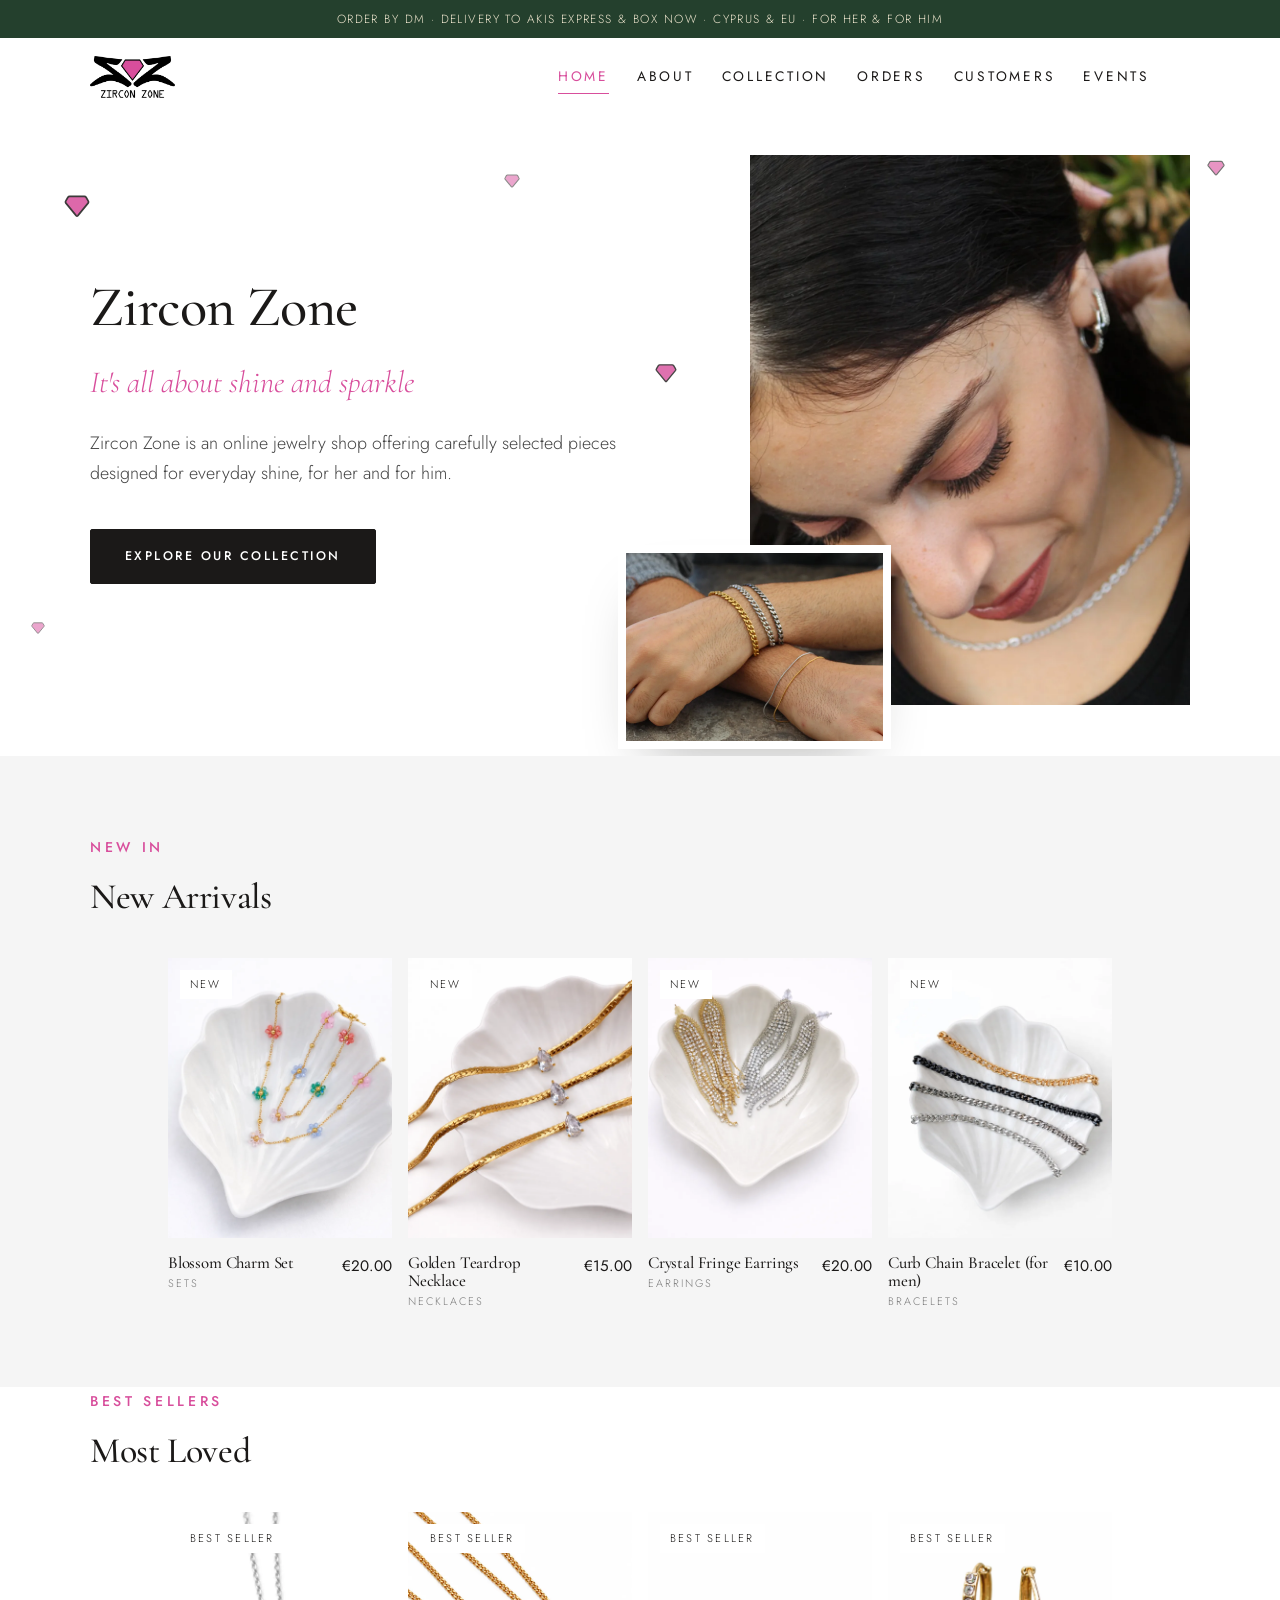
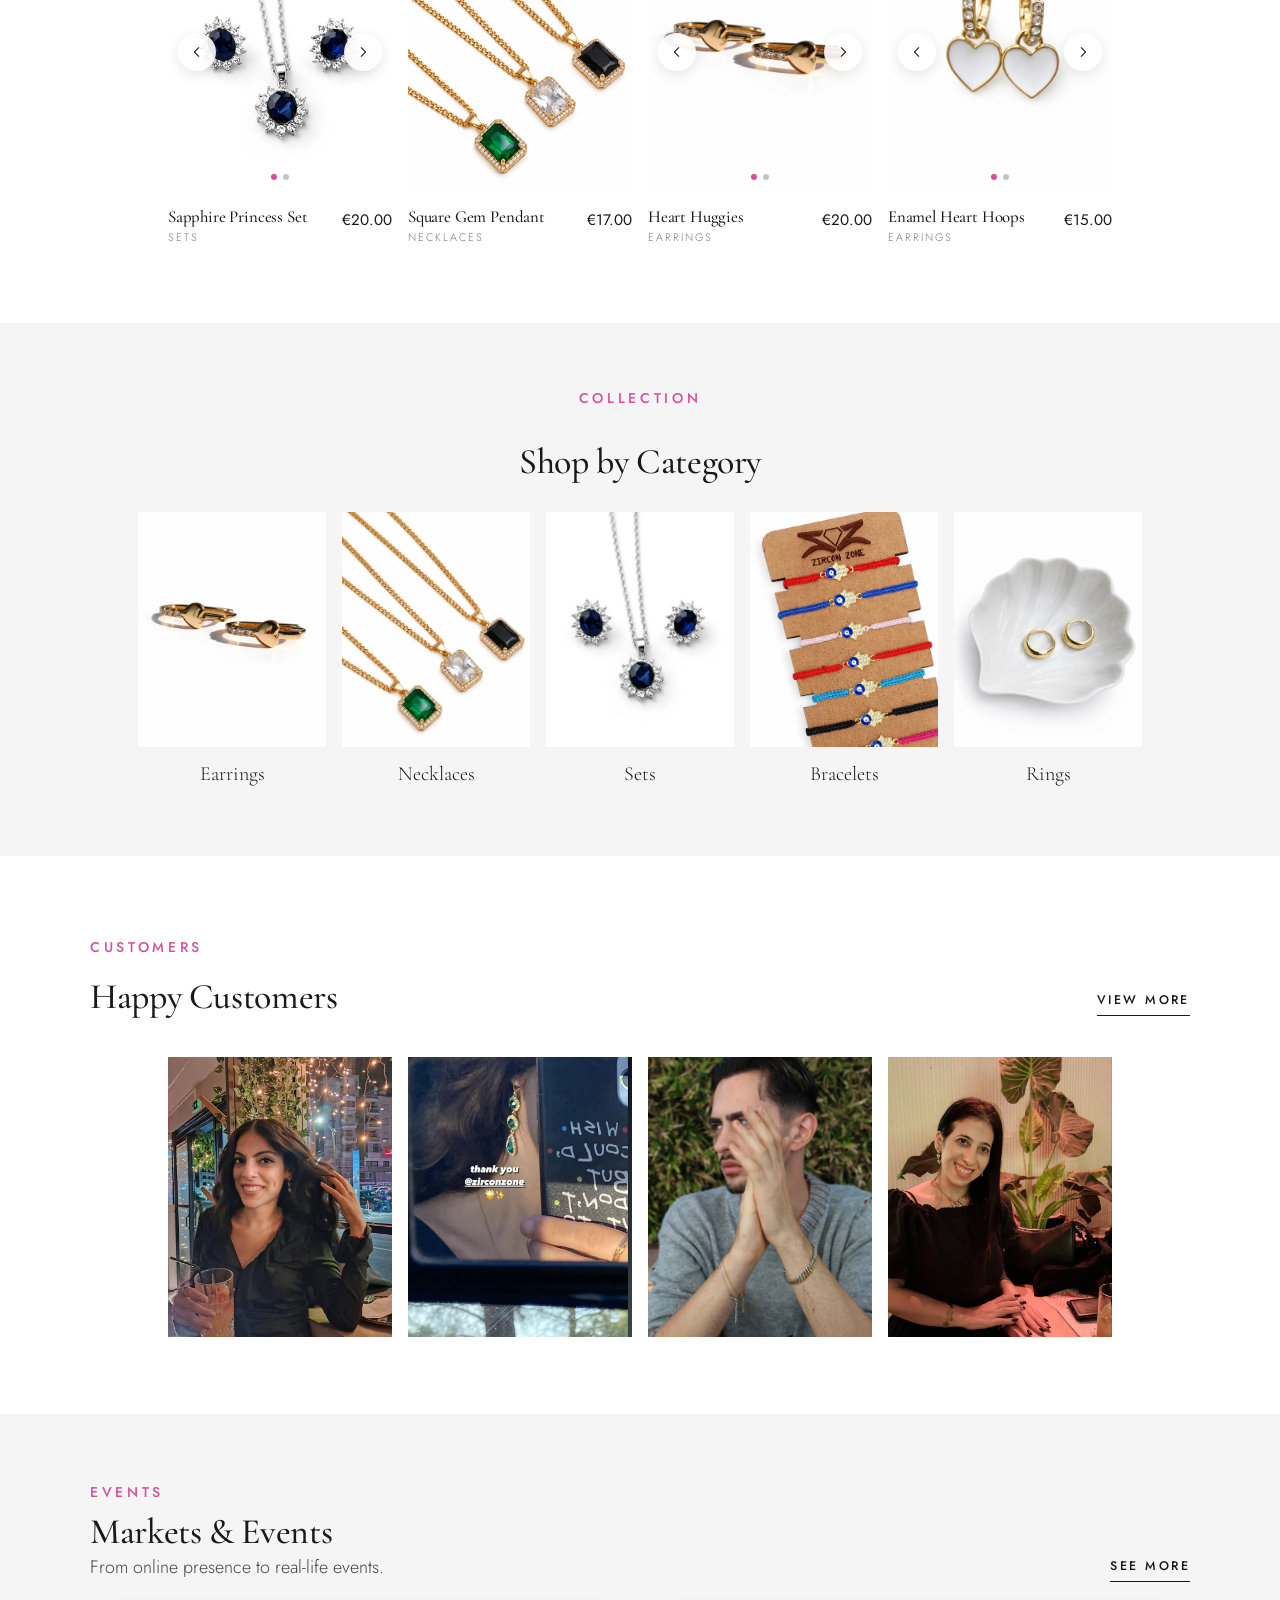
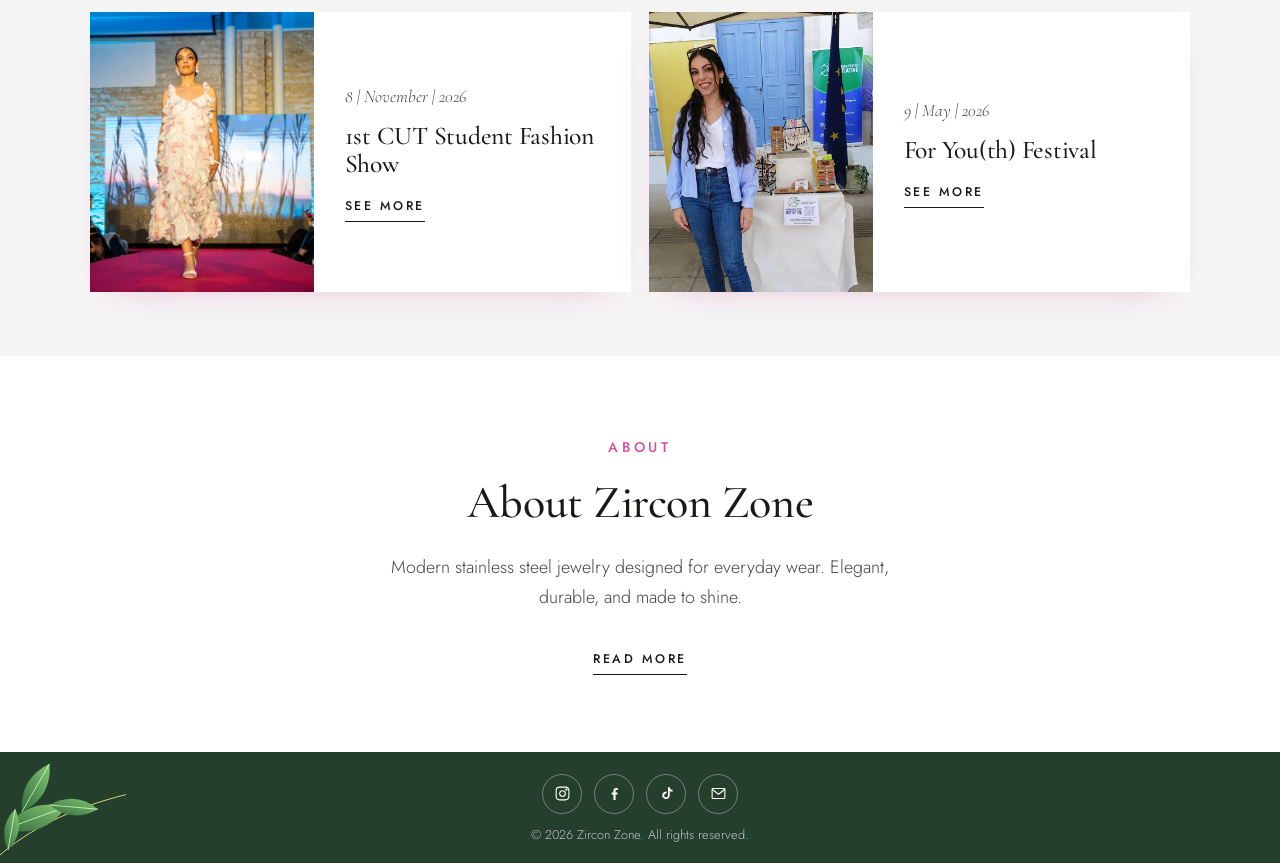
==== commit e1d1ee67: "Home hero: photoshoot images (model with necklace, men's bracelets) Co-Authored-By: Claude Opus 5.5 " ====
--- a/index.html
+++ b/index.html
@@ -22,7 +22,7 @@
   <link rel="preconnect" href="https://fonts.googleapis.com">
   <link rel="preconnect" href="https://fonts.gstatic.com" crossorigin>
   <link href="https://fonts.googleapis.com/css2?family=Cormorant+Garamond:ital,wght@0,400;0,500;0,600;1,400;1,500&family=Jost:wght@300;400;500&display=swap" rel="stylesheet">
-  <link rel="stylesheet" href="assets/css/style.css?v=1302">
+  <link rel="stylesheet" href="assets/css/style.css?v=1303">
 
   <!-- Google tag (gtag.js) -->
   <script async src="https://www.googletagmanager.com/gtag/js?id=G-80L94WF2SH"></script>
@@ -75,8 +75,8 @@
         </div>
       </div>
       <div class="hero-media reveal">
-        <img class="main" src="images/web/HERO-LEAF1.webp" alt="Silver Heart Drops earrings on a green leaf" width="800" height="1000" fetchpriority="high">
-        <img class="float" src="images/web/HERO-LEAF2.webp?v=5" alt="Square Gem Pendant necklaces in emerald, crystal and onyx" width="622" height="735">
+        <img class="main" src="images/web/HERO-MODEL.webp" alt="Model wearing a Zircon Zone silver chain necklace and pavé hoop earrings" width="800" height="1000" fetchpriority="high">
+        <img class="float" src="images/web/HERO-HIM.webp" alt="Men's gold and silver curb chain bracelets" width="1000" height="750">
       </div>
     </div>
     </section>
--- a/assets/css/style.css
+++ b/assets/css/style.css
@@ -1352,3 +1352,7 @@
 @media (max-width: 860px) { .page-hero-wrap::after { width: 80px; height: 68px; } }
 /* μπάρα αποστολής σε σκούρο πράσινο */
 .ship-bar { background: #24402D !important; color: #EFE6CF !important; }
+/* Αρχική: φωτογραφίες από τη φωτογράφιση (μοντέλο + ανδρικά βραχιόλια) */
+.home .hero-media .main { object-position: center 35%; }
+.home .hero-media .float { aspect-ratio: 4 / 3; width: 62%; left: -30%; bottom: -8%; object-fit: cover; }
+@media (max-width: 860px) { .home .hero-media .float { width: 56%; left: -12%; bottom: -10%; } }
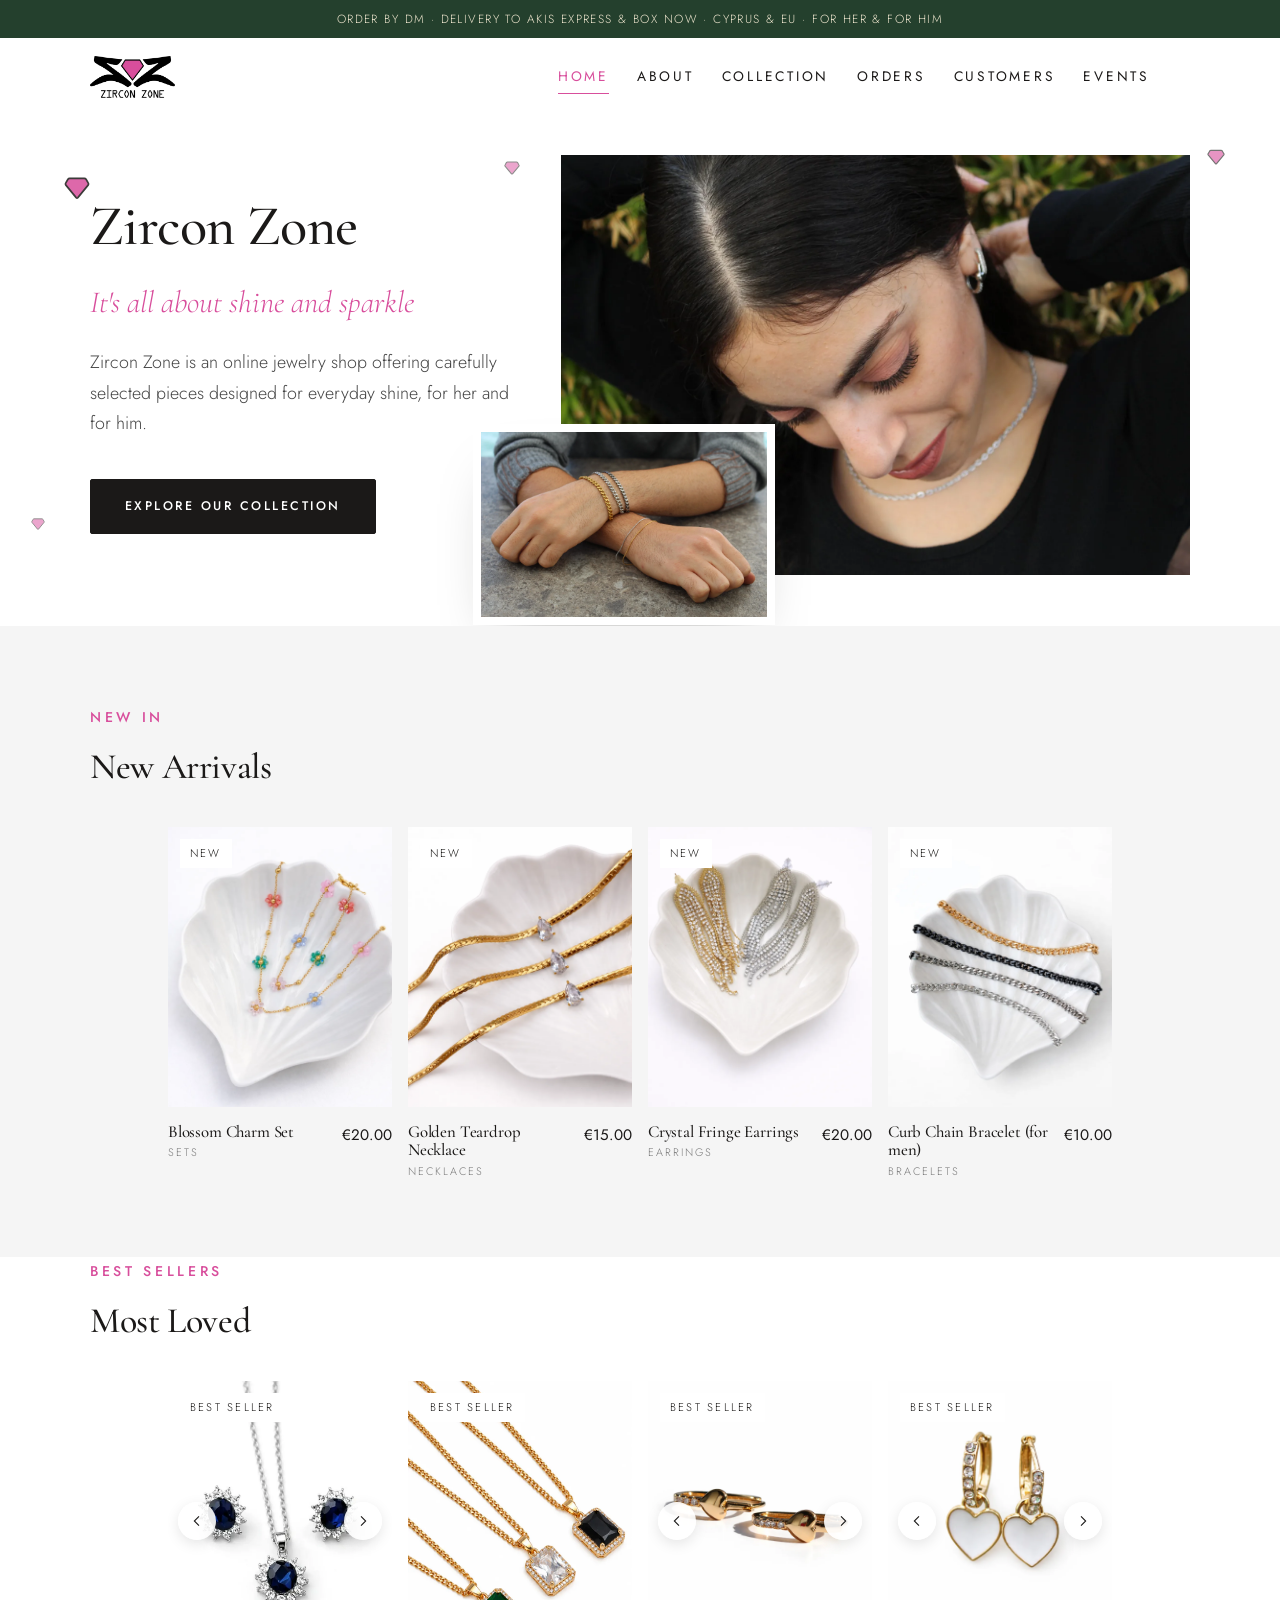
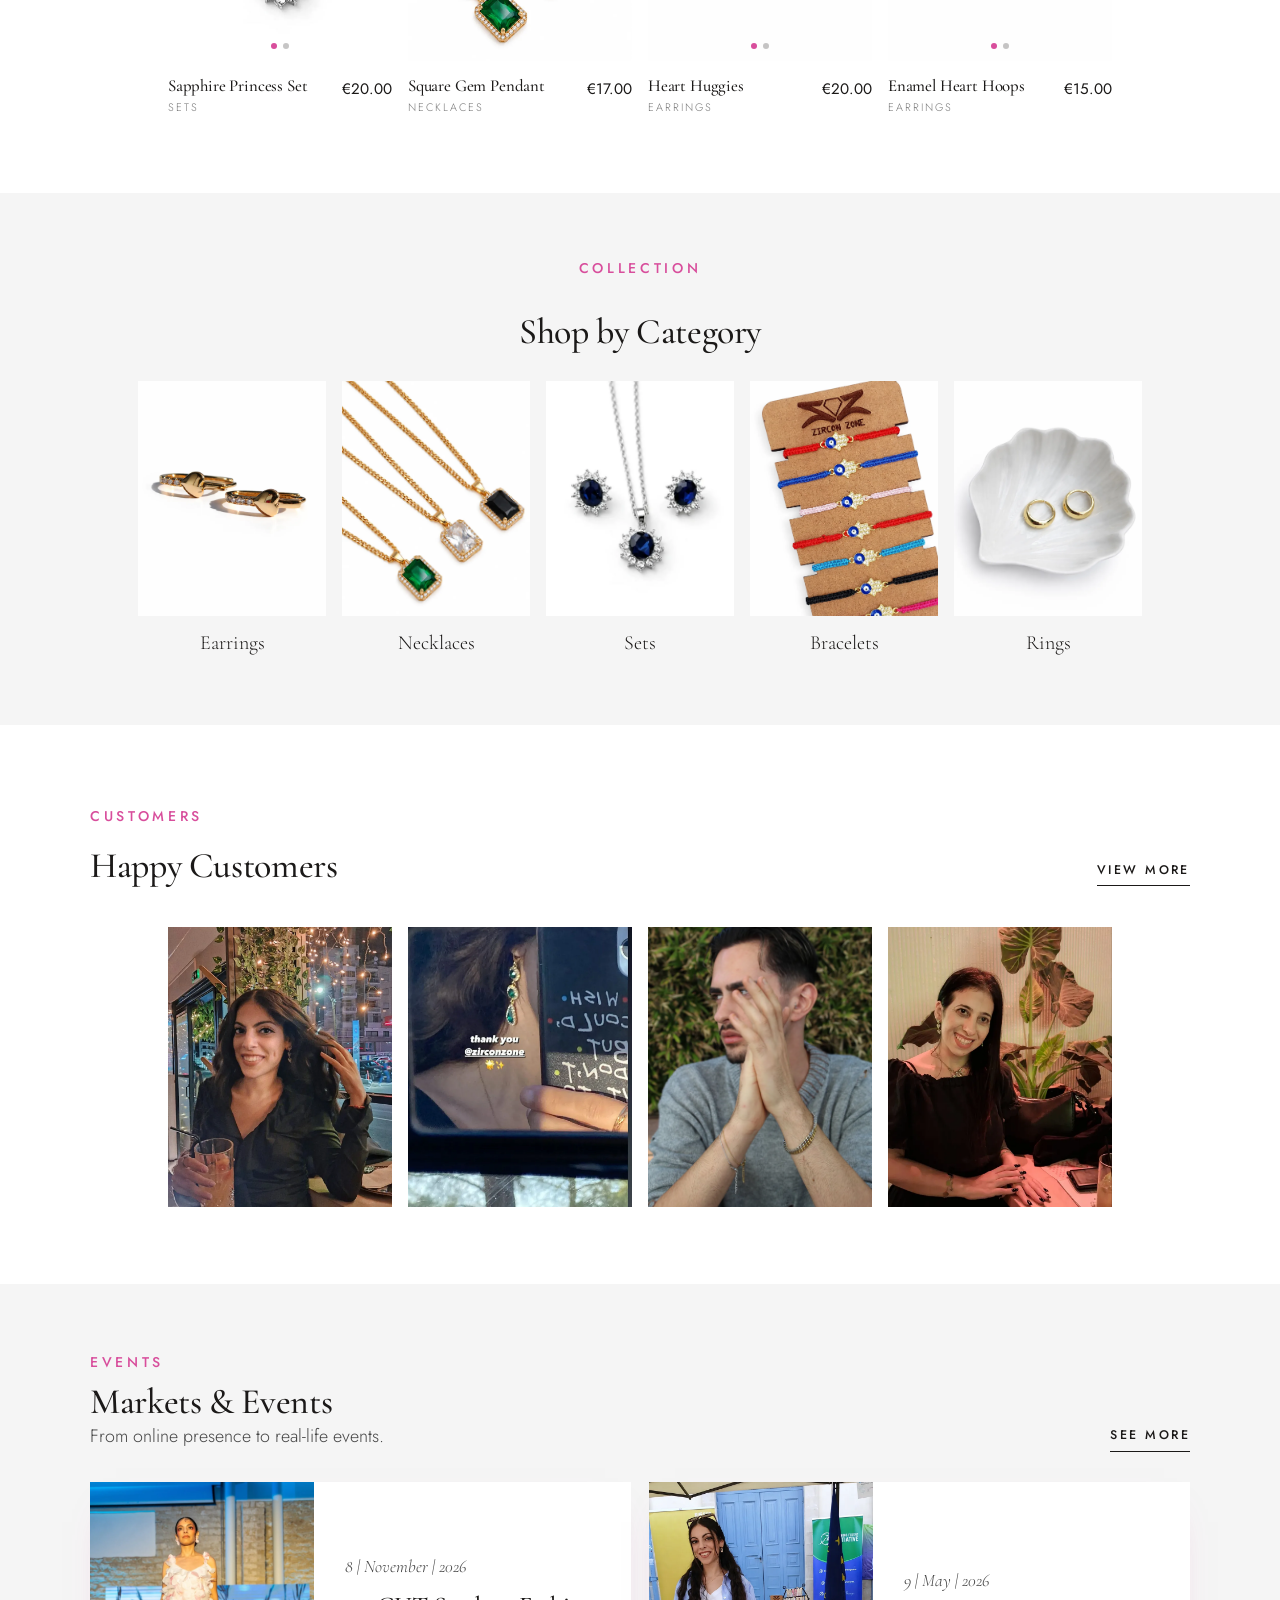
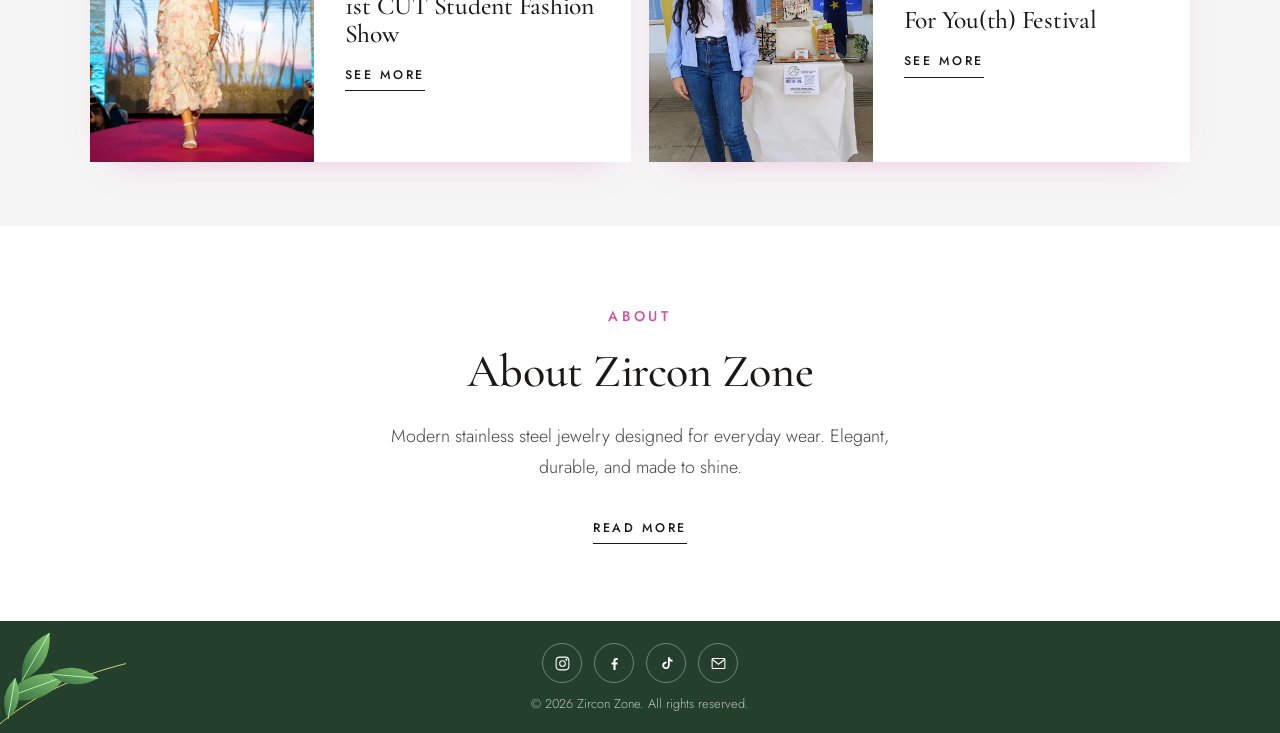
==== commit 670dd01d: "Home hero: full landscape photoshoot photos, larger Co-Authored-By: Claude Opus 5.5 <noreply@anthrop" ====
--- a/index.html
+++ b/index.html
@@ -22,7 +22,7 @@
   <link rel="preconnect" href="https://fonts.googleapis.com">
   <link rel="preconnect" href="https://fonts.gstatic.com" crossorigin>
   <link href="https://fonts.googleapis.com/css2?family=Cormorant+Garamond:ital,wght@0,400;0,500;0,600;1,400;1,500&family=Jost:wght@300;400;500&display=swap" rel="stylesheet">
-  <link rel="stylesheet" href="assets/css/style.css?v=1303">
+  <link rel="stylesheet" href="assets/css/style.css?v=1304">
 
   <!-- Google tag (gtag.js) -->
   <script async src="https://www.googletagmanager.com/gtag/js?id=G-80L94WF2SH"></script>
@@ -75,8 +75,8 @@
         </div>
       </div>
       <div class="hero-media reveal">
-        <img class="main" src="images/web/HERO-MODEL.webp" alt="Model wearing a Zircon Zone silver chain necklace and pavé hoop earrings" width="800" height="1000" fetchpriority="high">
-        <img class="float" src="images/web/HERO-HIM.webp" alt="Men's gold and silver curb chain bracelets" width="1000" height="750">
+        <img class="main" src="images/web/HERO-MODEL.webp?v=2" alt="Model wearing a Zircon Zone silver chain necklace and pavé hoop earrings" width="1500" height="1000" fetchpriority="high">
+        <img class="float" src="images/web/HERO-HIM.webp?v=2" alt="Men's gold and silver curb chain bracelets" width="1500" height="1000">
       </div>
     </div>
     </section>
--- a/assets/css/style.css
+++ b/assets/css/style.css
@@ -1352,7 +1352,11 @@
 @media (max-width: 860px) { .page-hero-wrap::after { width: 80px; height: 68px; } }
 /* μπάρα αποστολής σε σκούρο πράσινο */
 .ship-bar { background: #24402D !important; color: #EFE6CF !important; }
-/* Αρχική: φωτογραφίες από τη φωτογράφιση (μοντέλο + ανδρικά βραχιόλια) */
-.home .hero-media .main { object-position: center 35%; }
-.home .hero-media .float { aspect-ratio: 4 / 3; width: 62%; left: -30%; bottom: -8%; object-fit: cover; }
-@media (max-width: 860px) { .home .hero-media .float { width: 56%; left: -12%; bottom: -10%; } }
+/* Αρχική: φωτογραφίες από τη φωτογράφιση, οριζόντιες και μεγαλύτερες */
+@media (min-width: 861px) {
+  .home .hero { grid-template-columns: .8fr 1.2fr; gap: clamp(28px, 4vw, 64px); }
+  .home .hero-media { max-width: 720px; width: 100%; }
+}
+.home .hero-media .main { aspect-ratio: 3 / 2; object-position: center; }
+.home .hero-media .float { aspect-ratio: 3 / 2; width: 48%; left: -14%; bottom: -12%; object-fit: cover; }
+@media (max-width: 860px) { .home .hero-media { max-width: 100%; } .home .hero-media .float { width: 46%; left: -6%; bottom: -14%; } }
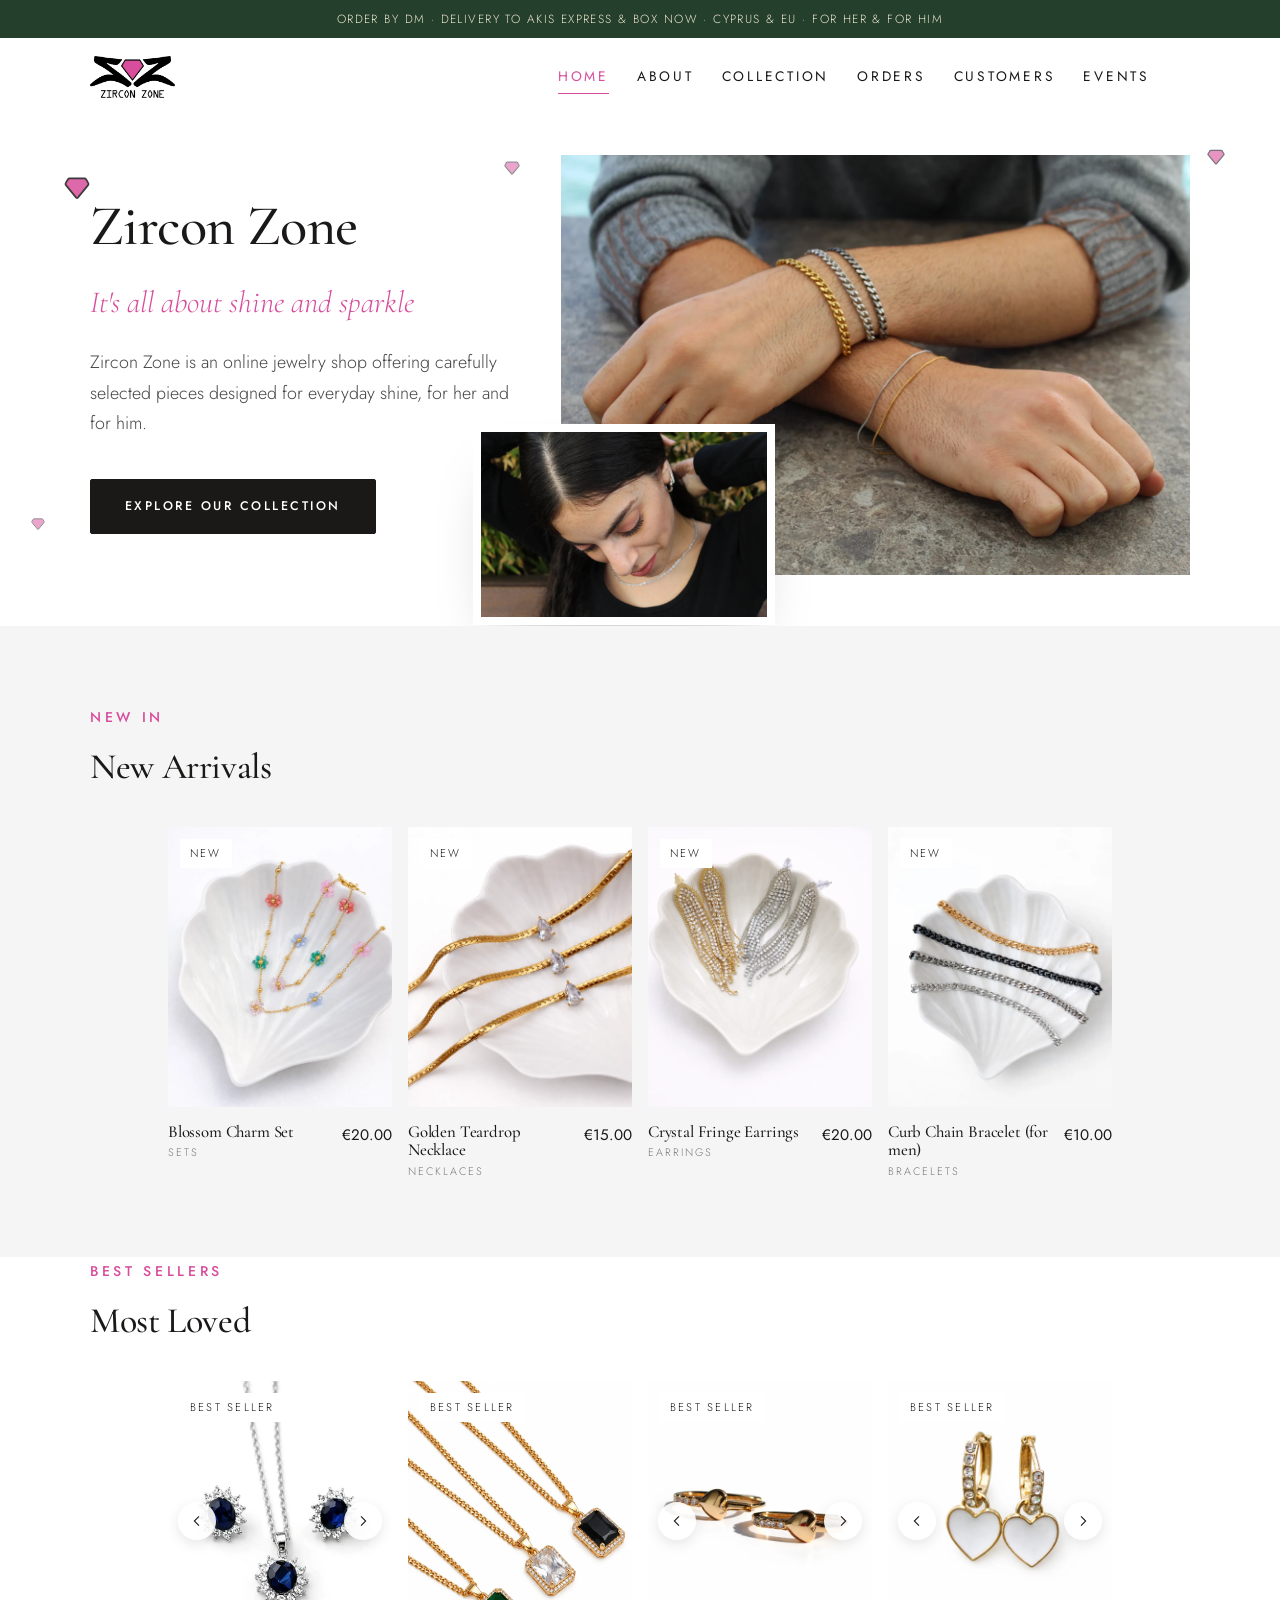
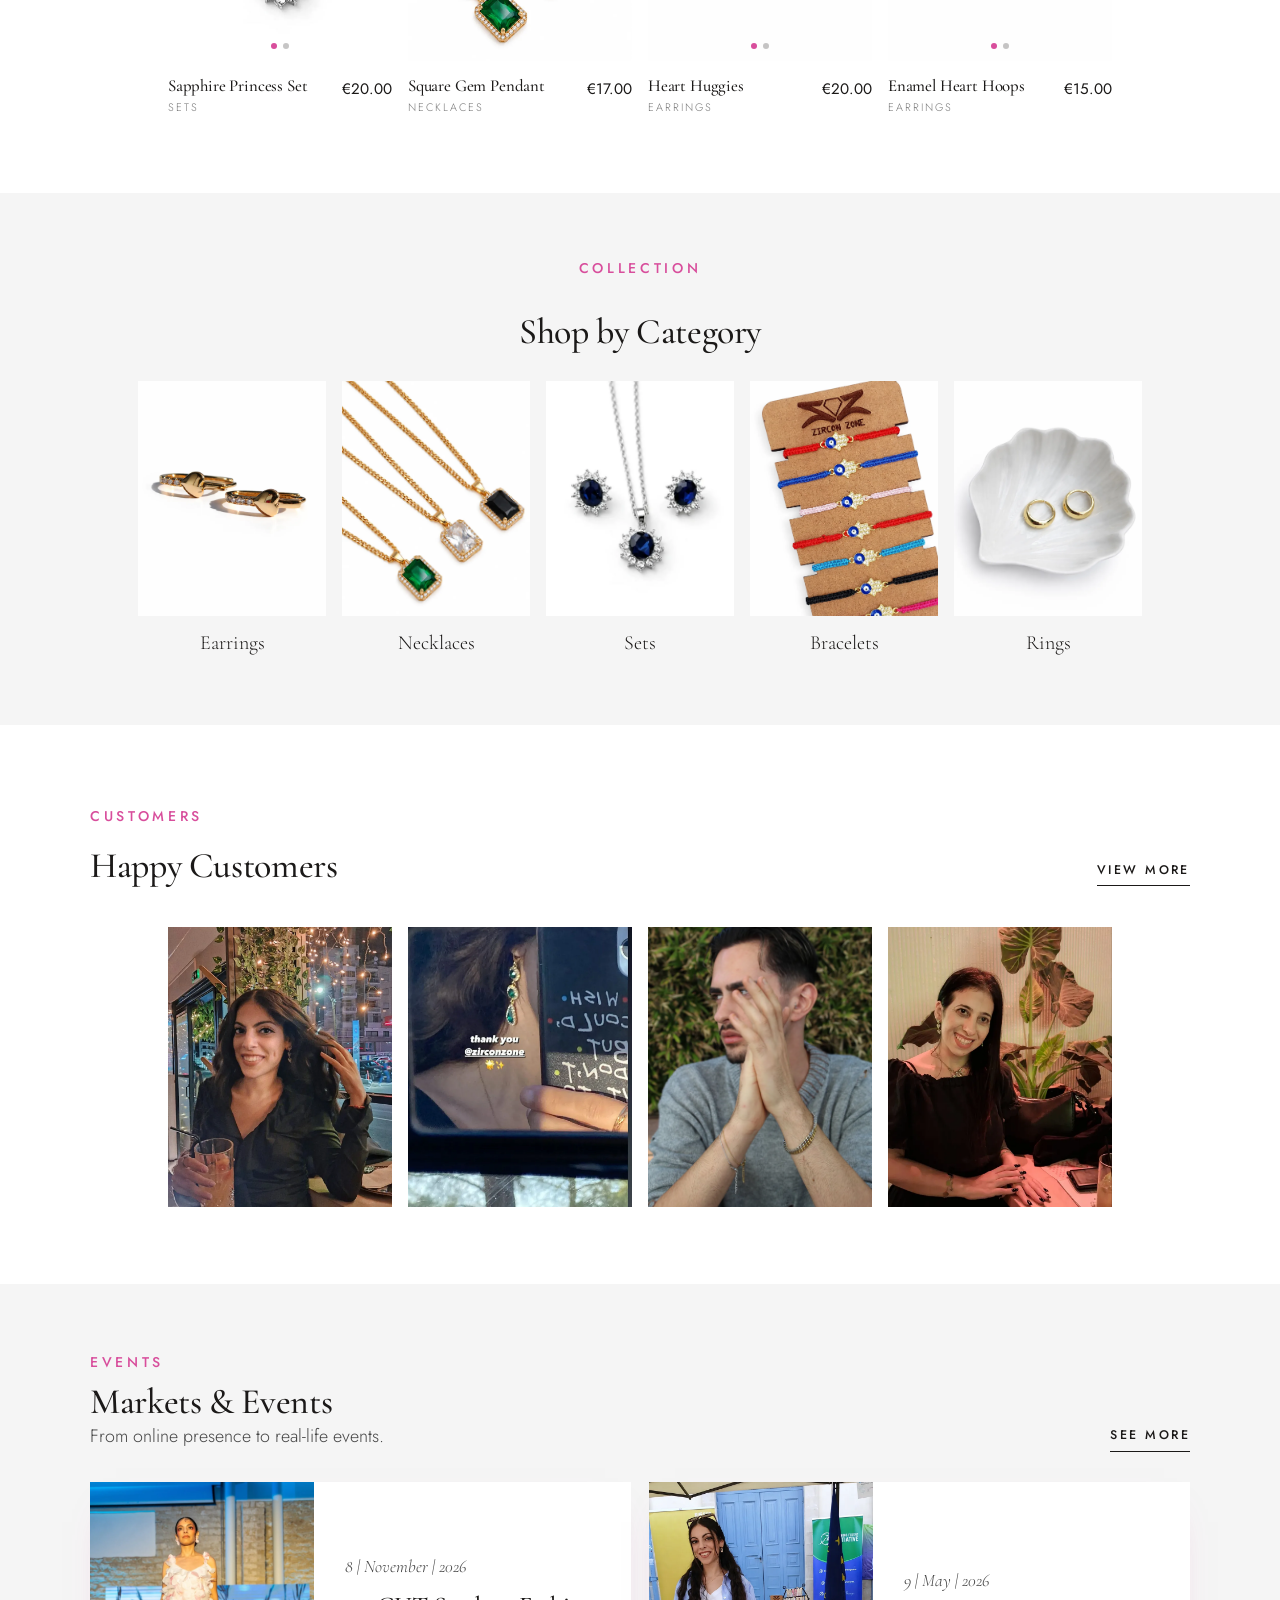
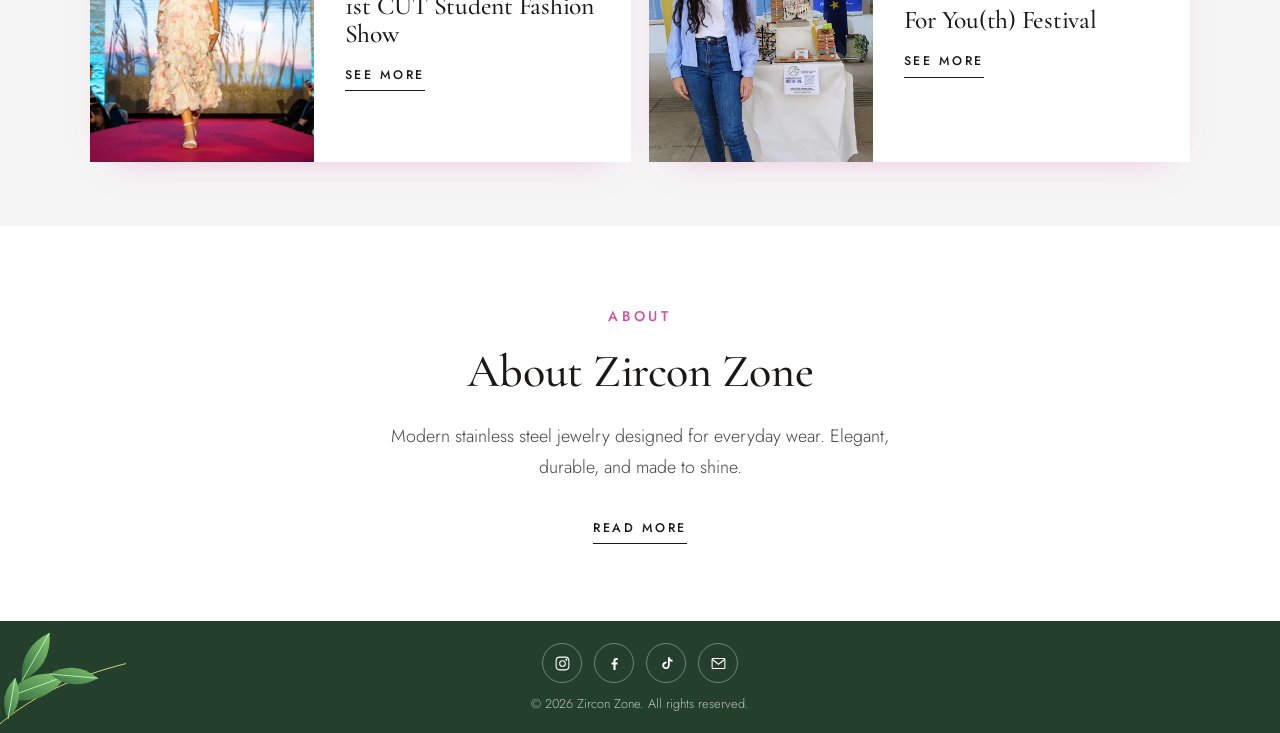
==== commit 5e177bd6: "Home hero: men's bracelets as the main photo, model as the small one Co-Authored-By: Claude Opus 5.5" ====
--- a/index.html
+++ b/index.html
@@ -75,8 +75,8 @@
         </div>
       </div>
       <div class="hero-media reveal">
-        <img class="main" src="images/web/HERO-MODEL.webp?v=2" alt="Model wearing a Zircon Zone silver chain necklace and pavé hoop earrings" width="1500" height="1000" fetchpriority="high">
-        <img class="float" src="images/web/HERO-HIM.webp?v=2" alt="Men's gold and silver curb chain bracelets" width="1500" height="1000">
+        <img class="main" src="images/web/HERO-HIM.webp?v=2" alt="Men's gold and silver curb chain bracelets" width="1500" height="1000" fetchpriority="high">
+        <img class="float" src="images/web/HERO-MODEL.webp?v=2" alt="Model wearing a Zircon Zone silver chain necklace and pavé hoop earrings" width="1500" height="1000">
       </div>
     </div>
     </section>
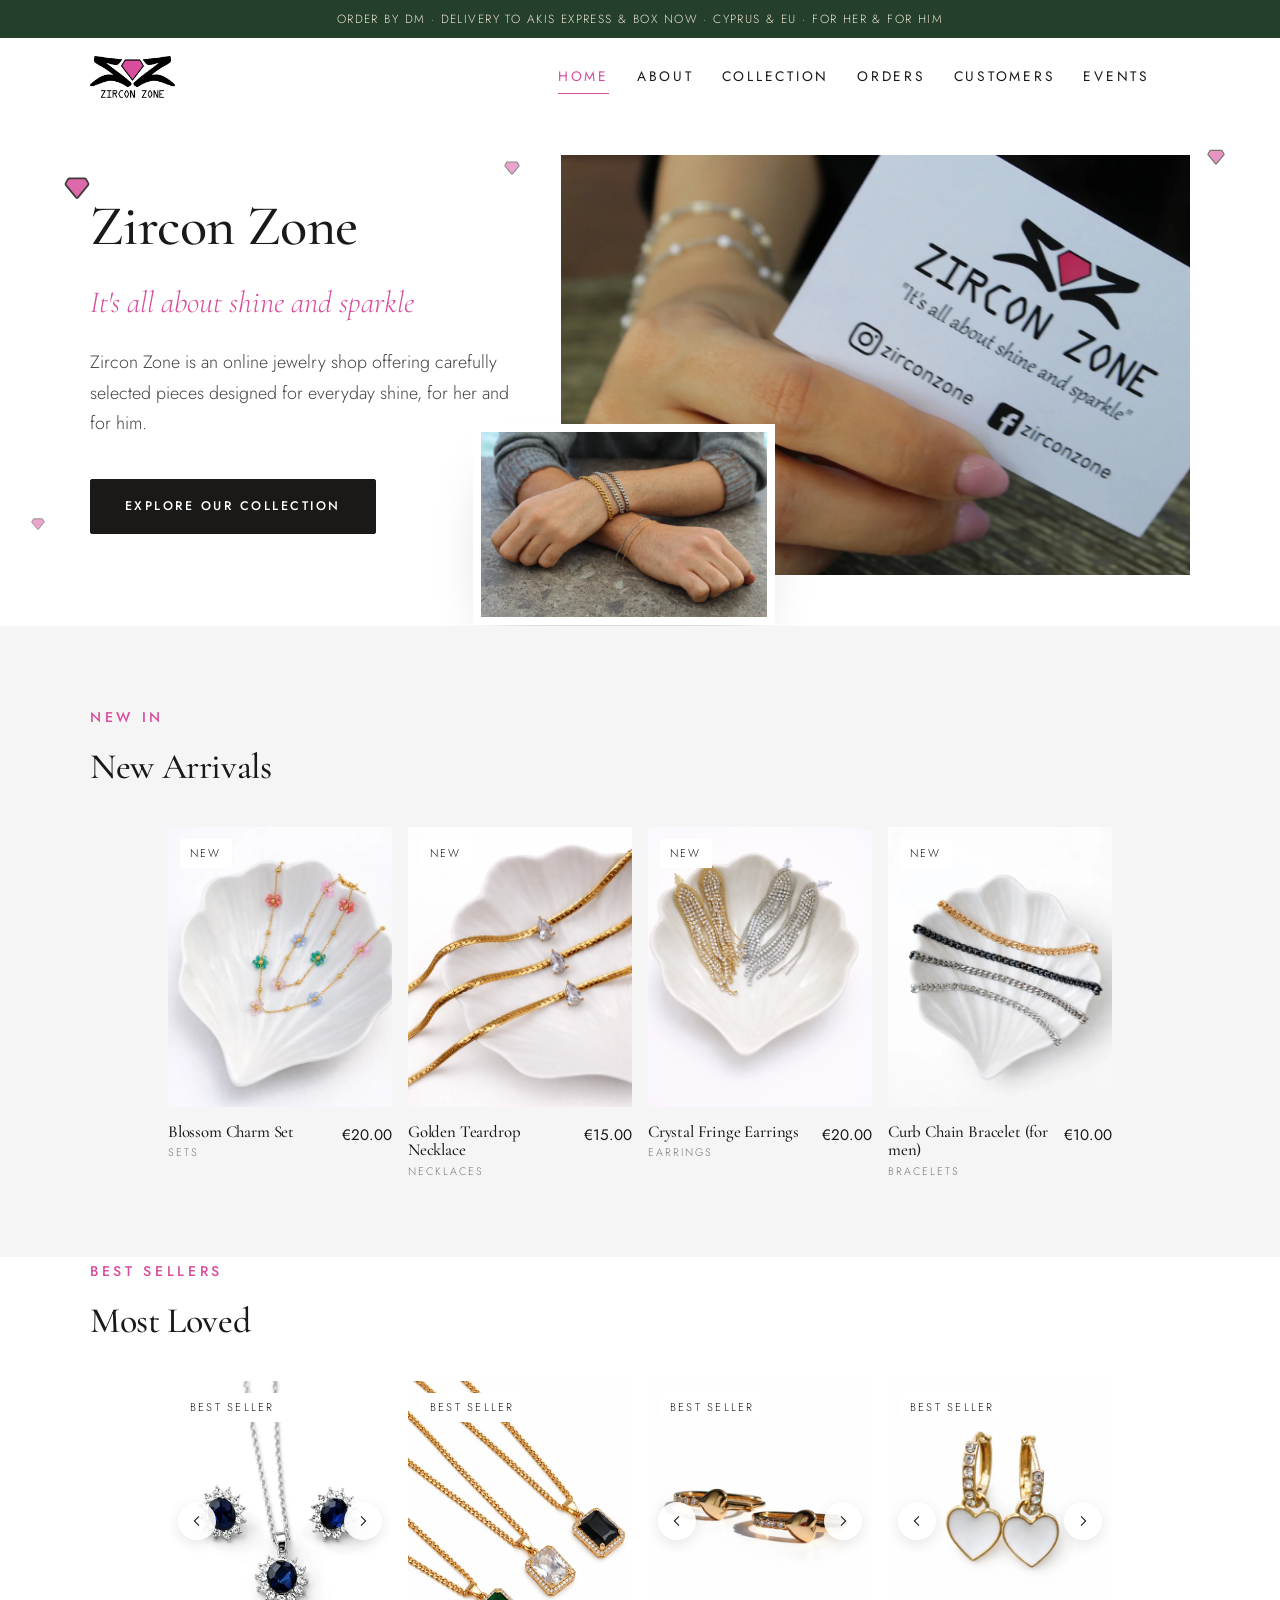
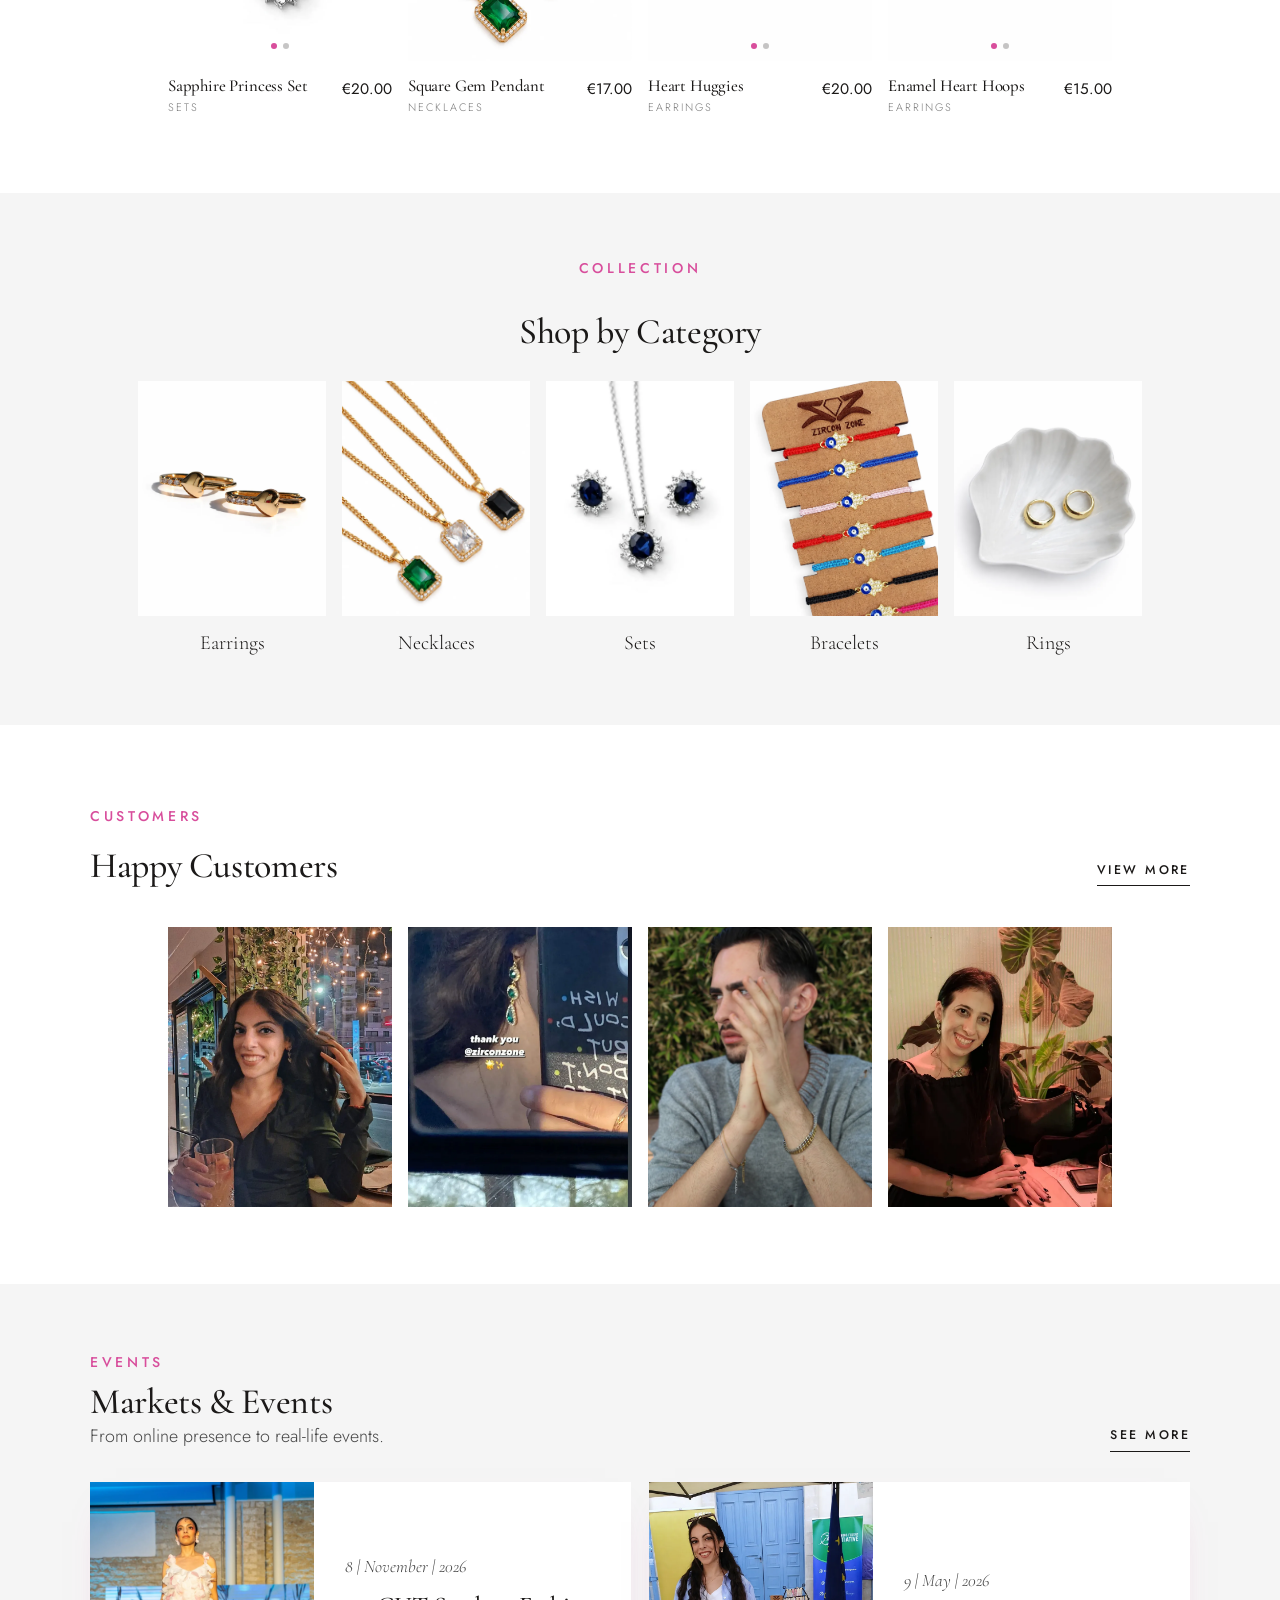
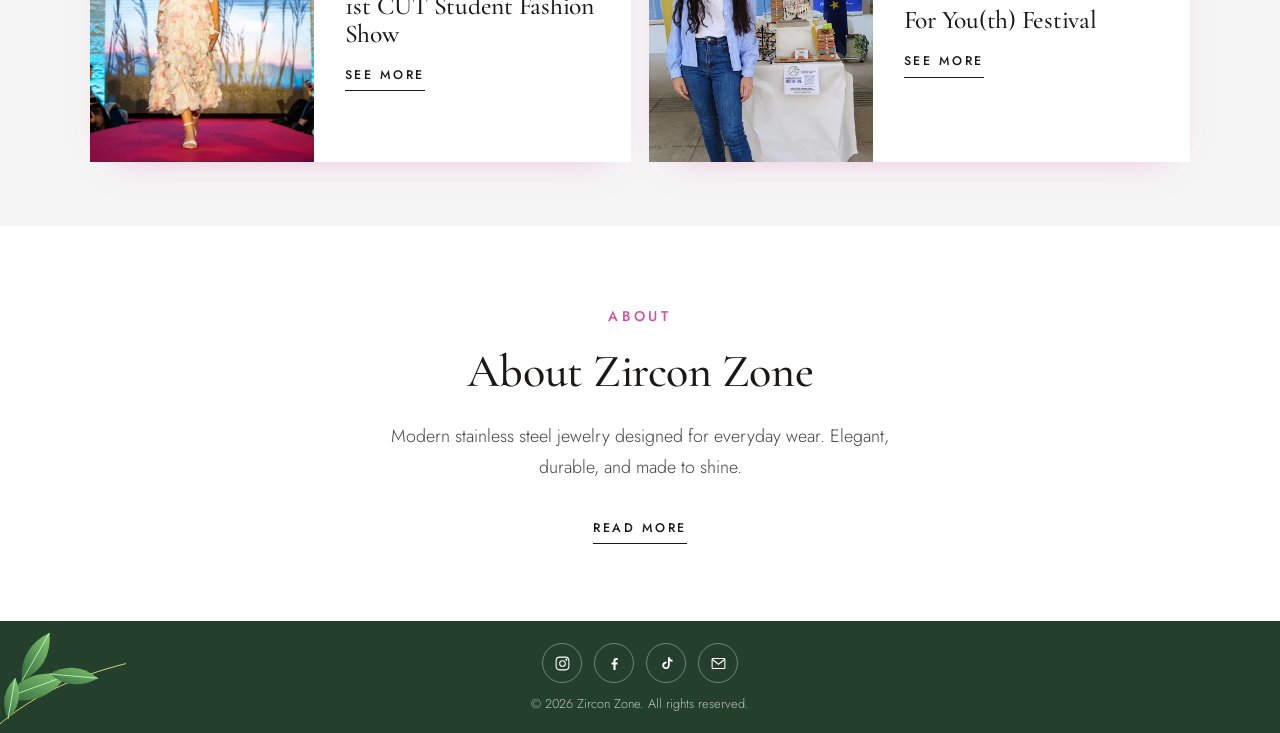
==== commit d82fef6d: "Home hero: woman's hand with bracelets and card (main), men's bracelets (small) Co-Authored-By: Clau" ====
--- a/index.html
+++ b/index.html
@@ -75,8 +75,8 @@
         </div>
       </div>
       <div class="hero-media reveal">
-        <img class="main" src="images/web/HERO-HIM.webp?v=2" alt="Men's gold and silver curb chain bracelets" width="1500" height="1000" fetchpriority="high">
-        <img class="float" src="images/web/HERO-MODEL.webp?v=2" alt="Model wearing a Zircon Zone silver chain necklace and pavé hoop earrings" width="1500" height="1000">
+        <img class="main" src="images/web/HERO-HER.webp" alt="Hand wearing Zircon Zone pearl bracelets holding a Zircon Zone card" width="1500" height="1000" fetchpriority="high">
+        <img class="float" src="images/web/HERO-HIM.webp?v=2" alt="Men's gold and silver curb chain bracelets" width="1500" height="1000">
       </div>
     </div>
     </section>
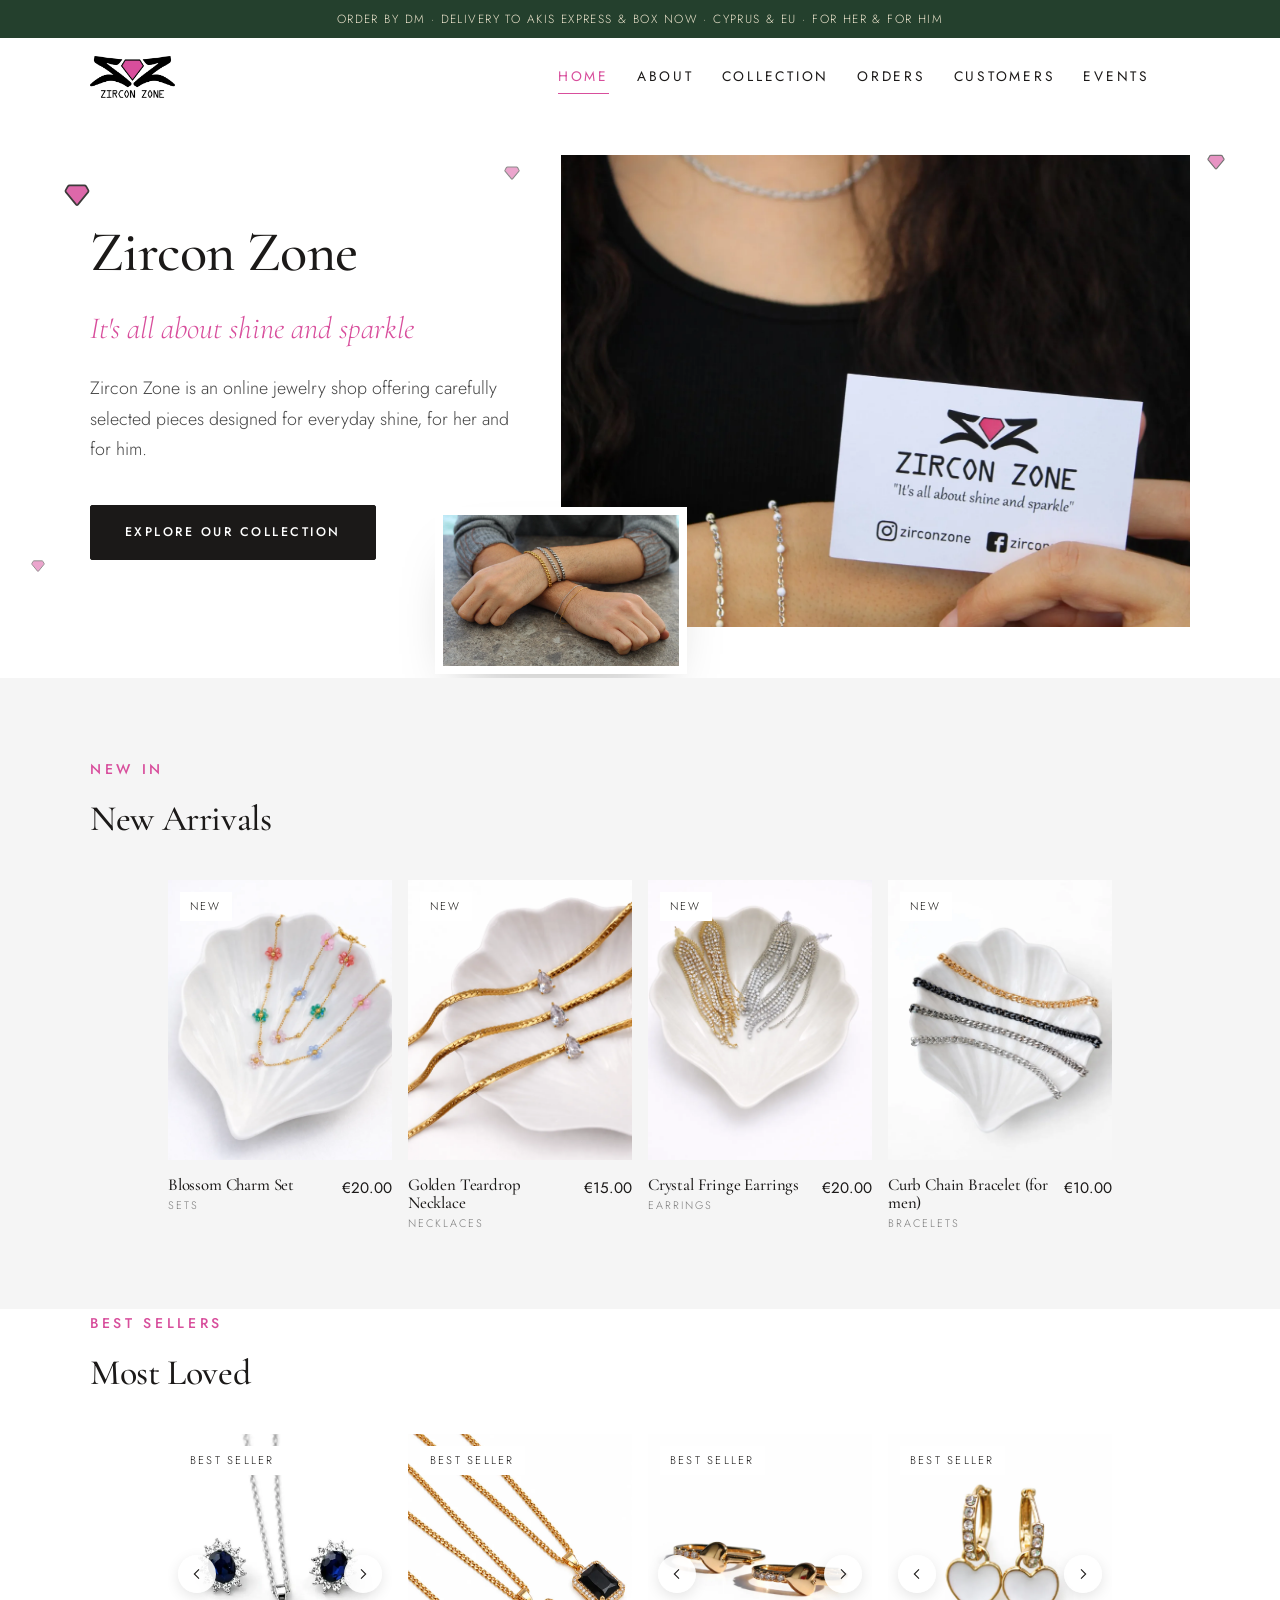
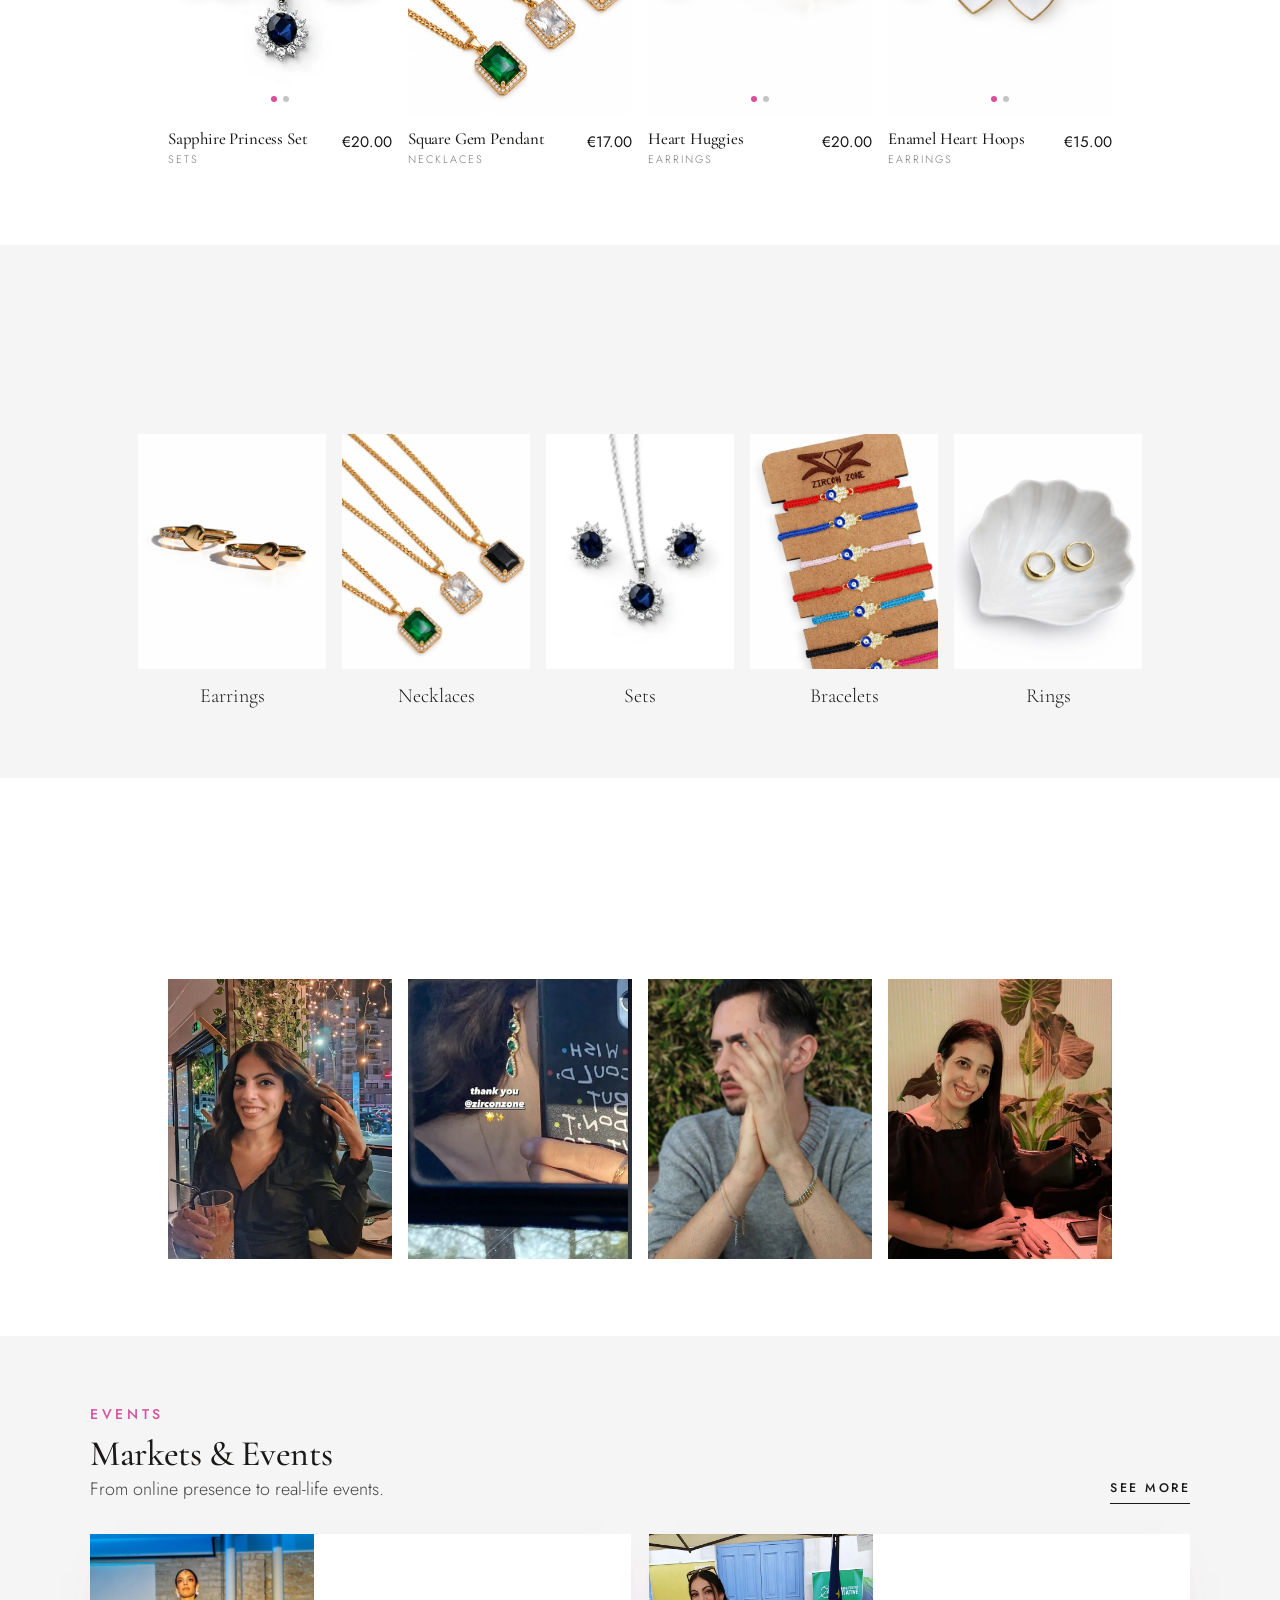
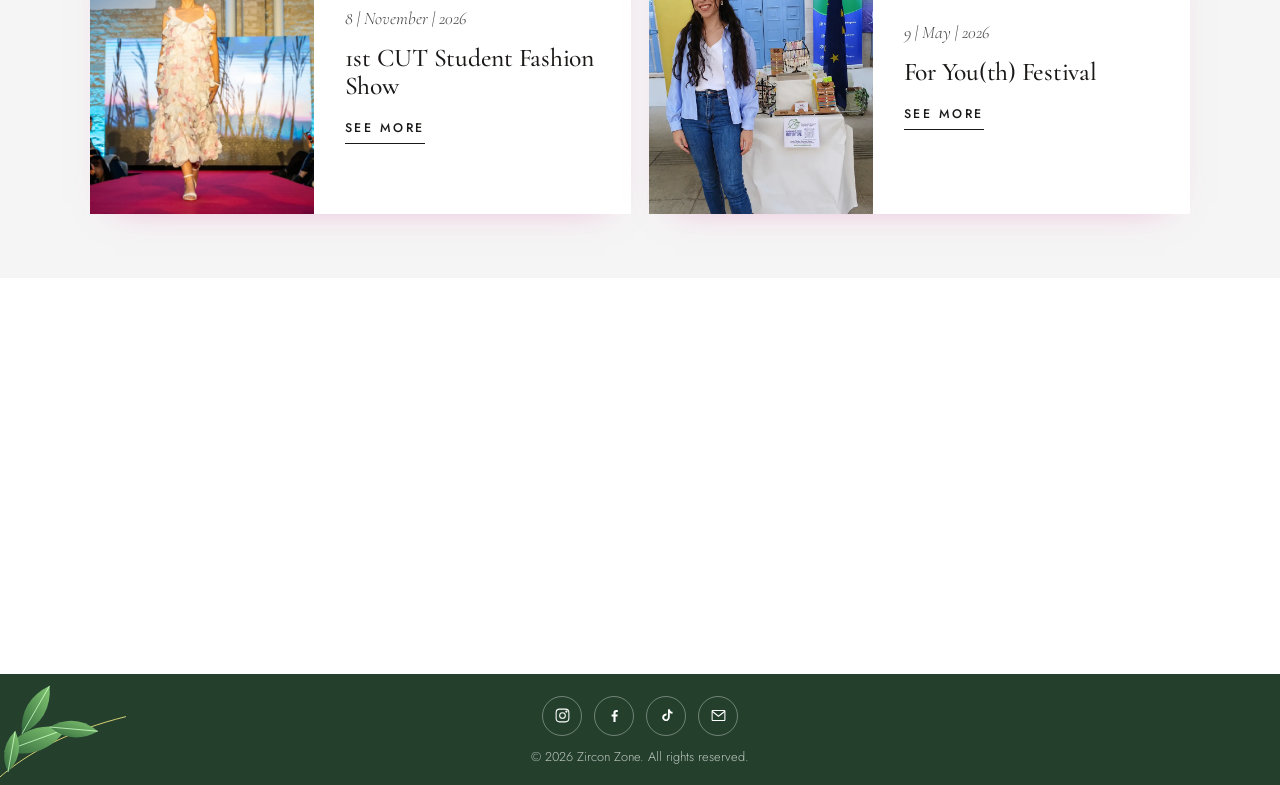
==== commit cae55be0: "Home hero: new photo cropped from the neck down (necklace, bracelets, card) Co-Authored-By: Claude O" ====
--- a/index.html
+++ b/index.html
@@ -22,7 +22,7 @@
   <link rel="preconnect" href="https://fonts.googleapis.com">
   <link rel="preconnect" href="https://fonts.gstatic.com" crossorigin>
   <link href="https://fonts.googleapis.com/css2?family=Cormorant+Garamond:ital,wght@0,400;0,500;0,600;1,400;1,500&family=Jost:wght@300;400;500&display=swap" rel="stylesheet">
-  <link rel="stylesheet" href="assets/css/style.css?v=1304">
+  <link rel="stylesheet" href="assets/css/style.css?v=1305">
 
   <!-- Google tag (gtag.js) -->
   <script async src="https://www.googletagmanager.com/gtag/js?id=G-80L94WF2SH"></script>
@@ -75,7 +75,7 @@
         </div>
       </div>
       <div class="hero-media reveal">
-        <img class="main" src="images/web/HERO-HER.webp" alt="Hand wearing Zircon Zone pearl bracelets holding a Zircon Zone card" width="1500" height="1000" fetchpriority="high">
+        <img class="main" src="images/web/HERO-HER.webp?v=2" alt="Woman wearing a Zircon Zone silver necklace and bracelets, holding a Zircon Zone card" width="1600" height="1200" fetchpriority="high">
         <img class="float" src="images/web/HERO-HIM.webp?v=2" alt="Men's gold and silver curb chain bracelets" width="1500" height="1000">
       </div>
     </div>
--- a/assets/css/style.css
+++ b/assets/css/style.css
@@ -1360,3 +1360,6 @@
 .home .hero-media .main { aspect-ratio: 3 / 2; object-position: center; }
 .home .hero-media .float { aspect-ratio: 3 / 2; width: 48%; left: -14%; bottom: -12%; object-fit: cover; }
 @media (max-width: 860px) { .home .hero-media { max-width: 100%; } .home .hero-media .float { width: 46%; left: -6%; bottom: -14%; } }
+.home .hero-media .main { aspect-ratio: 4 / 3; }
+.home .hero-media .float { width: 40%; left: -20%; bottom: -10%; }
+@media (max-width: 860px) { .home .hero-media .float { width: 40%; left: -6%; bottom: -14%; } }
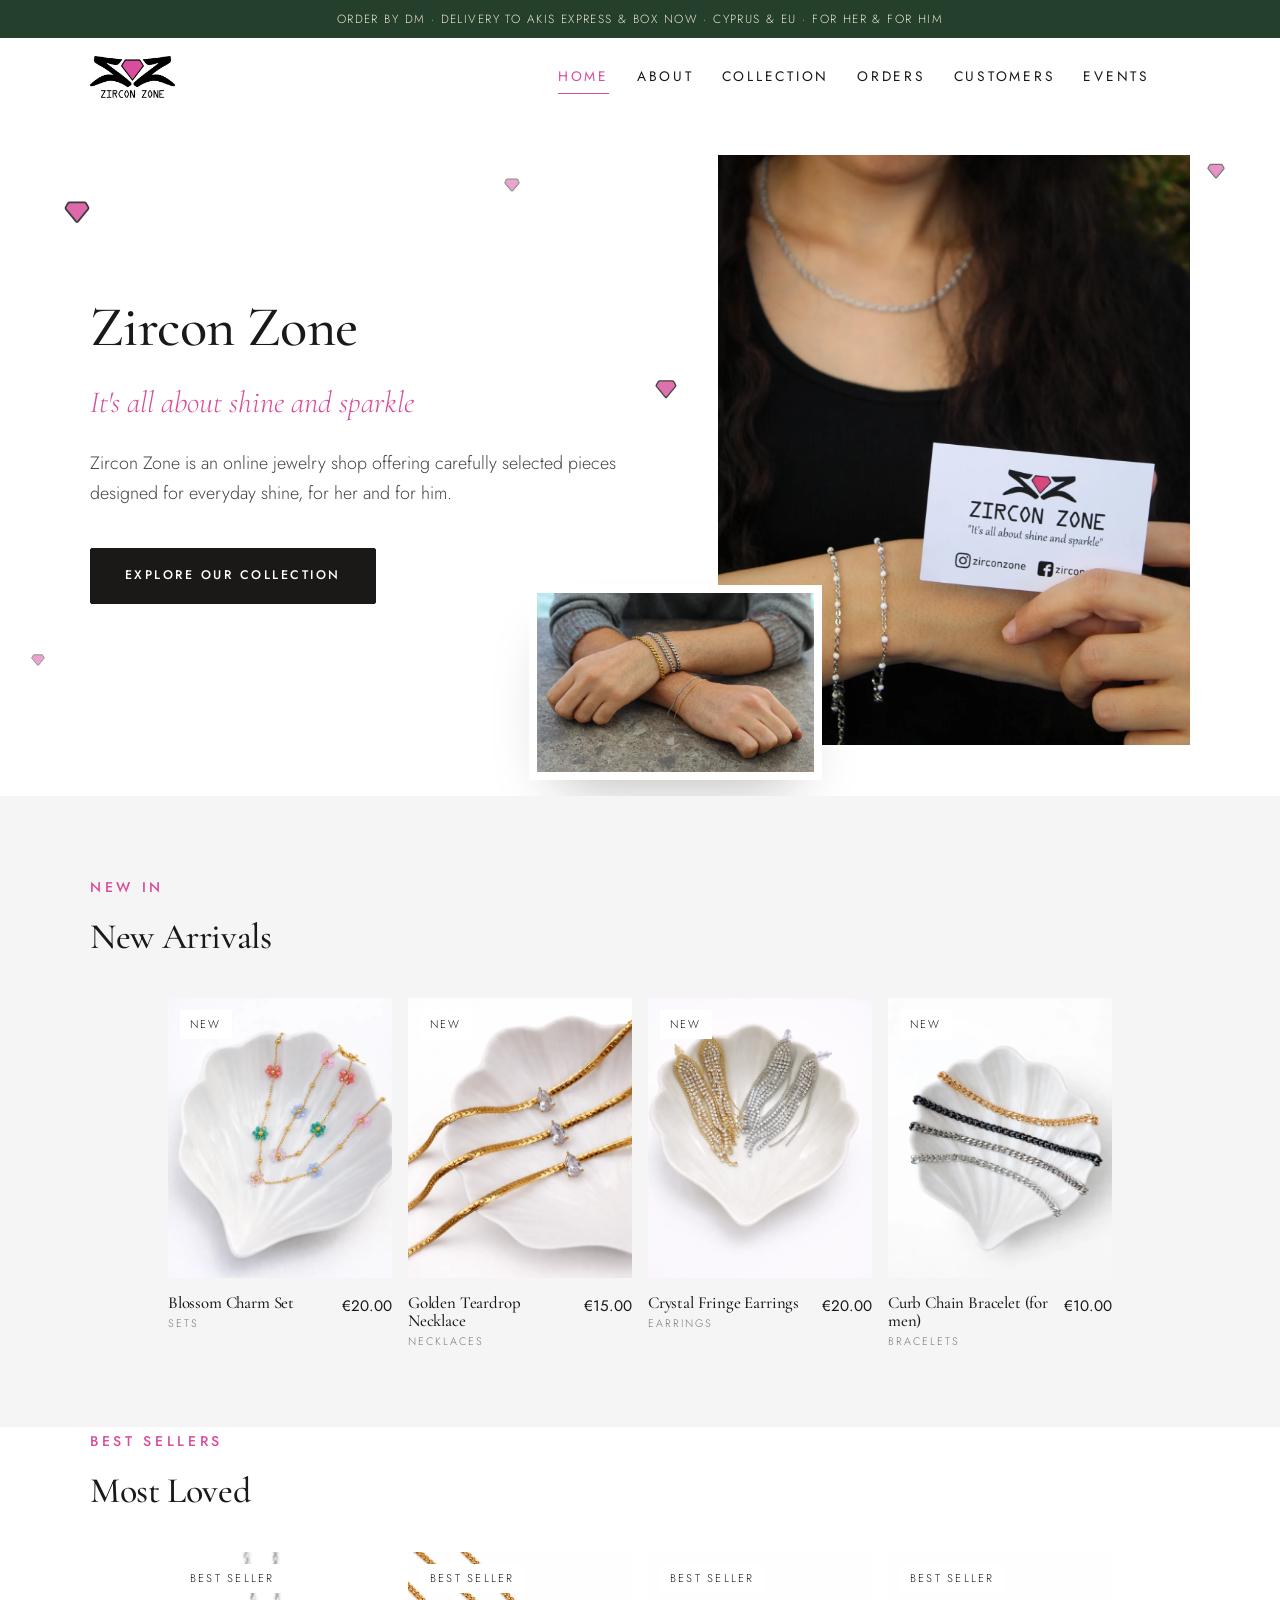
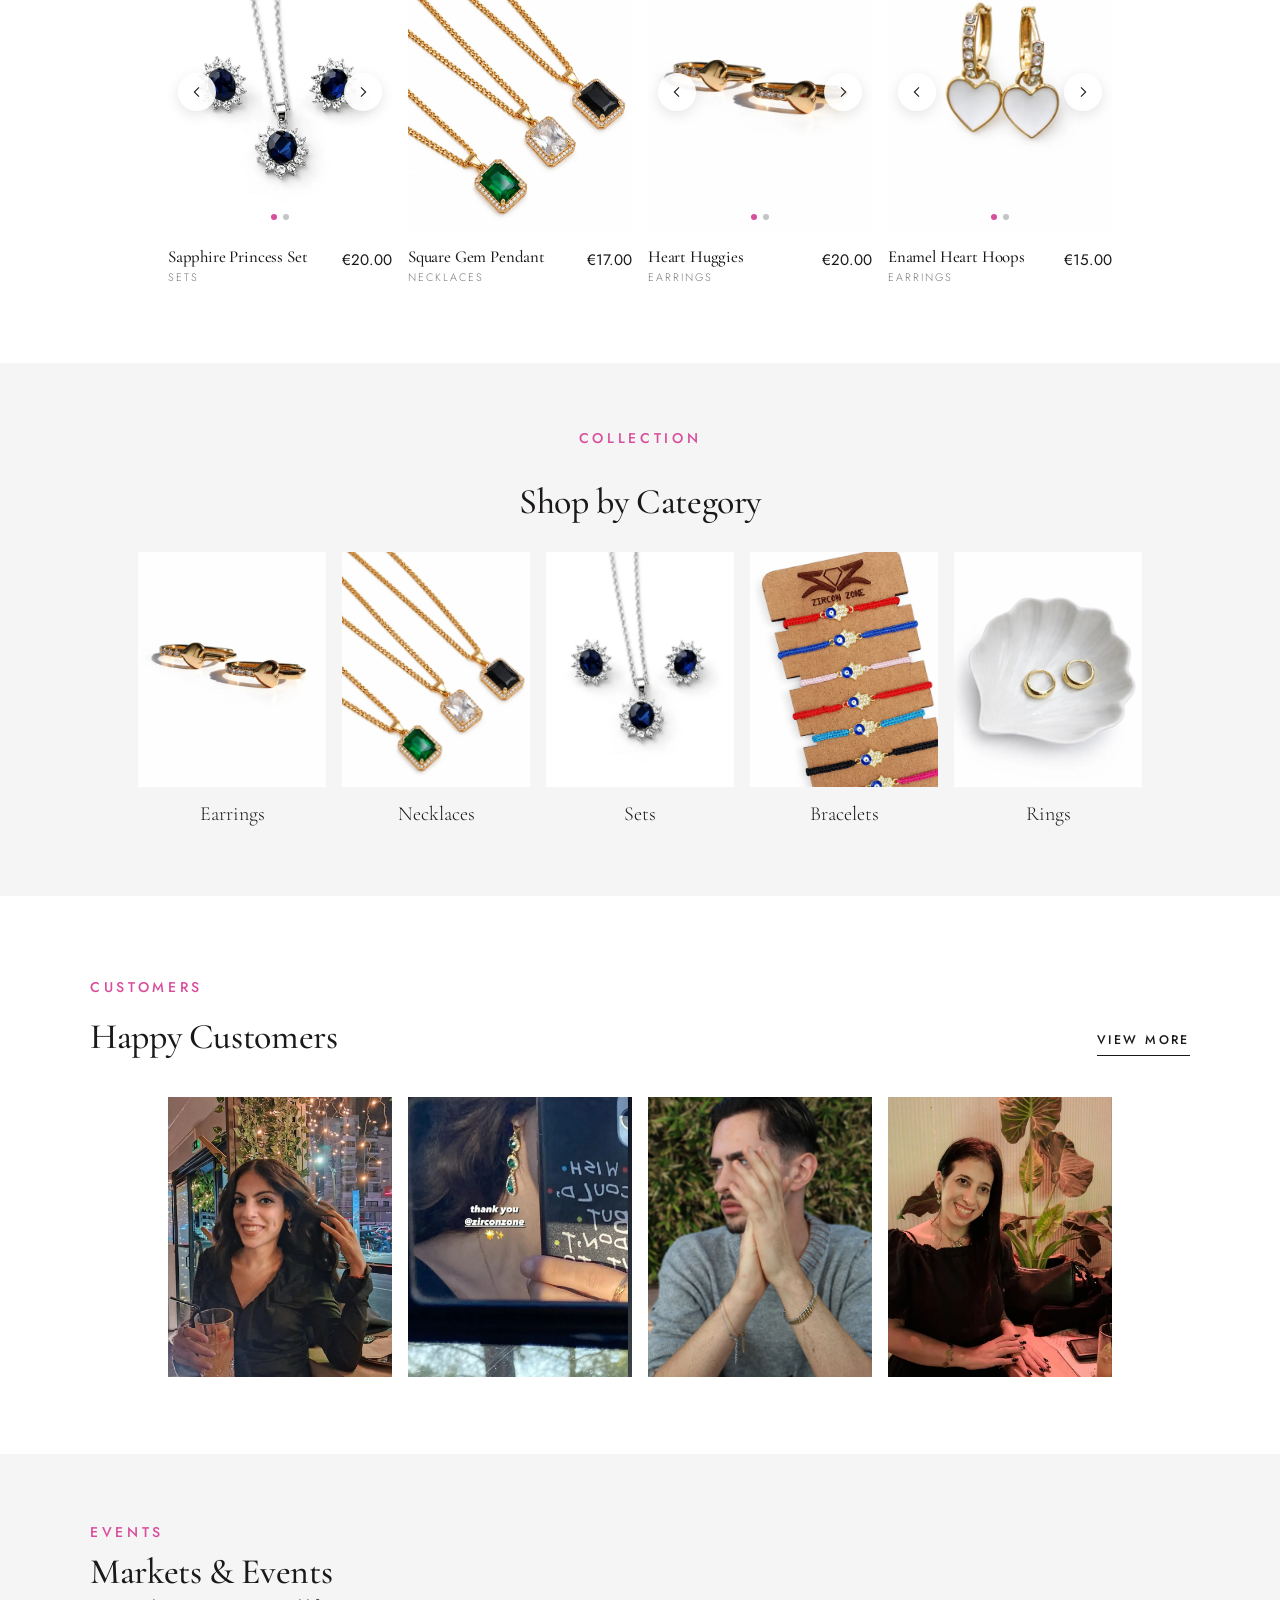
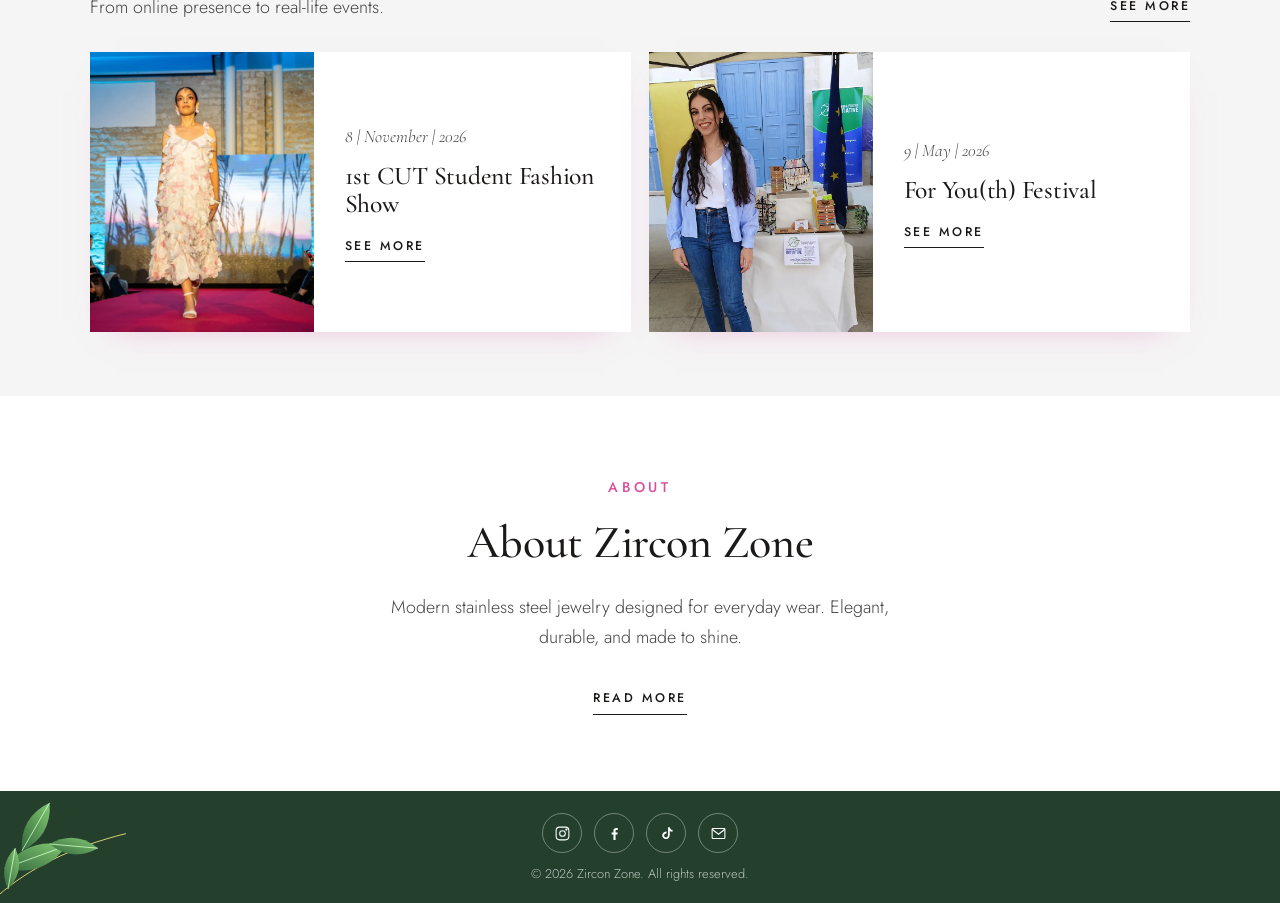
==== commit 7d168662: "Home hero: vertical neck-down photo Co-Authored-By: Claude Opus 5.5 <noreply@anthropic.com> Claude-S" ====
--- a/index.html
+++ b/index.html
@@ -22,7 +22,7 @@
   <link rel="preconnect" href="https://fonts.googleapis.com">
   <link rel="preconnect" href="https://fonts.gstatic.com" crossorigin>
   <link href="https://fonts.googleapis.com/css2?family=Cormorant+Garamond:ital,wght@0,400;0,500;0,600;1,400;1,500&family=Jost:wght@300;400;500&display=swap" rel="stylesheet">
-  <link rel="stylesheet" href="assets/css/style.css?v=1305">
+  <link rel="stylesheet" href="assets/css/style.css?v=1306">
 
   <!-- Google tag (gtag.js) -->
   <script async src="https://www.googletagmanager.com/gtag/js?id=G-80L94WF2SH"></script>
@@ -75,7 +75,7 @@
         </div>
       </div>
       <div class="hero-media reveal">
-        <img class="main" src="images/web/HERO-HER.webp?v=2" alt="Woman wearing a Zircon Zone silver necklace and bracelets, holding a Zircon Zone card" width="1600" height="1200" fetchpriority="high">
+        <img class="main" src="images/web/HERO-HER.webp?v=3" alt="Woman wearing a Zircon Zone silver necklace and bracelets, holding a Zircon Zone card" width="1280" height="1600" fetchpriority="high">
         <img class="float" src="images/web/HERO-HIM.webp?v=2" alt="Men's gold and silver curb chain bracelets" width="1500" height="1000">
       </div>
     </div>
--- a/assets/css/style.css
+++ b/assets/css/style.css
@@ -1363,3 +1363,11 @@
 .home .hero-media .main { aspect-ratio: 4 / 3; }
 .home .hero-media .float { width: 40%; left: -20%; bottom: -10%; }
 @media (max-width: 860px) { .home .hero-media .float { width: 40%; left: -6%; bottom: -14%; } }
+/* Αρχική: κάθετη μεγάλη φωτογραφία (από τον λαιμό και κάτω) */
+@media (min-width: 861px) {
+  .home .hero { grid-template-columns: 1.1fr .9fr; }
+  .home .hero-media { max-width: 480px; }
+}
+.home .hero-media .main { aspect-ratio: 4 / 5; }
+.home .hero-media .float { aspect-ratio: 3 / 2; width: 62%; left: -40%; bottom: -6%; }
+@media (max-width: 860px) { .home .hero-media .float { width: 56%; left: -10%; bottom: -10%; } }
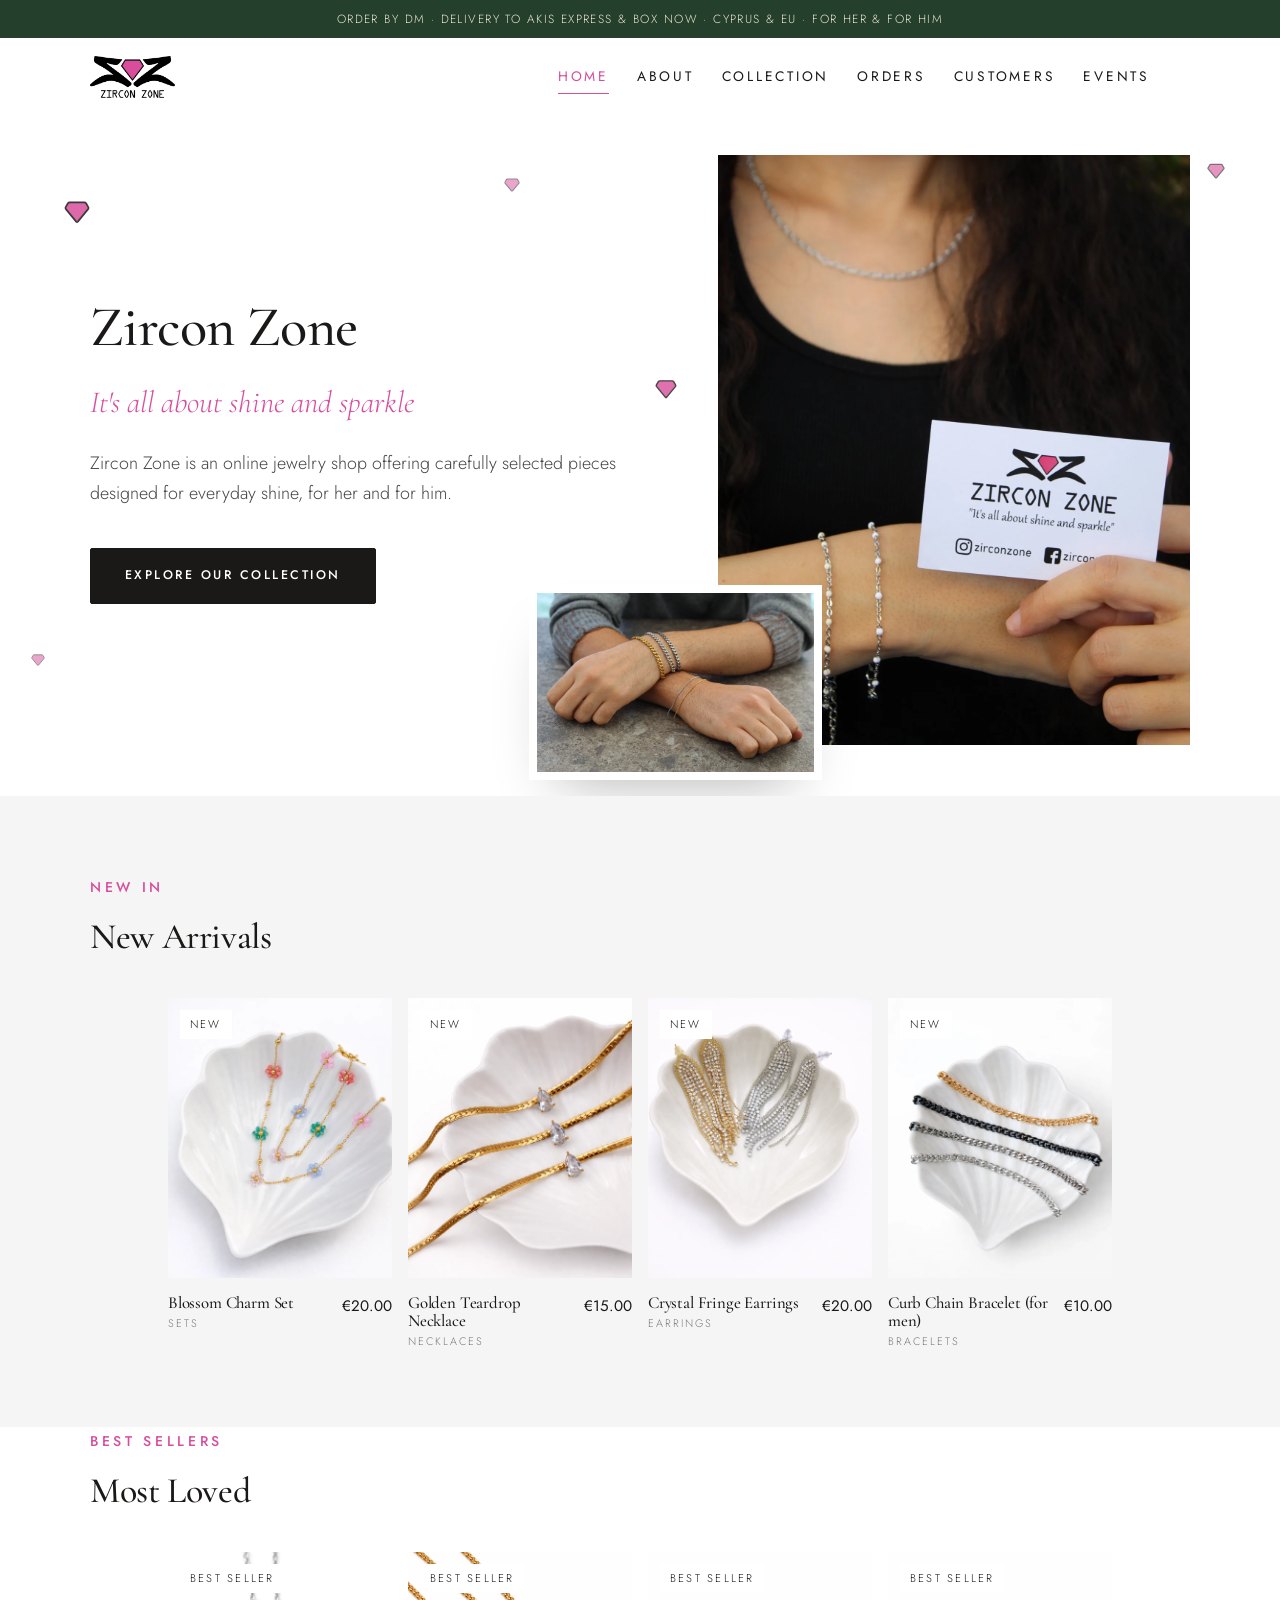
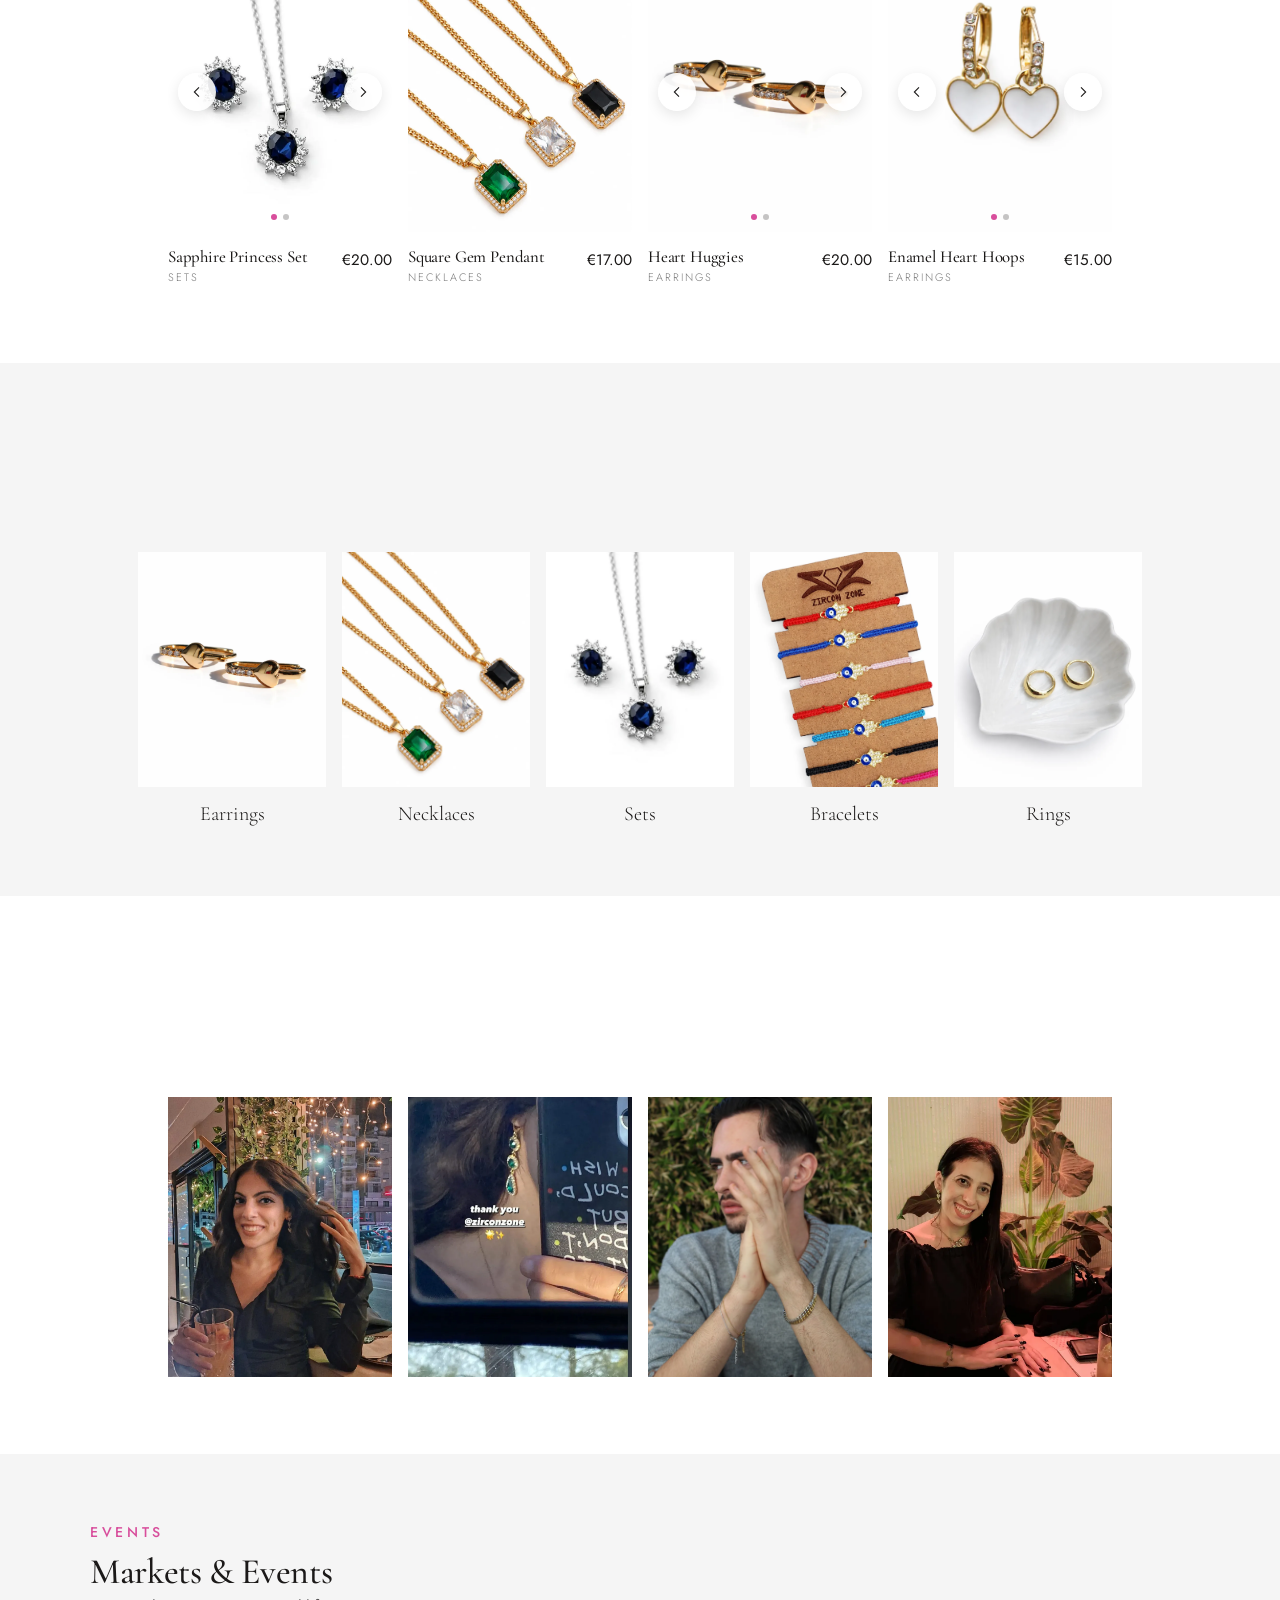
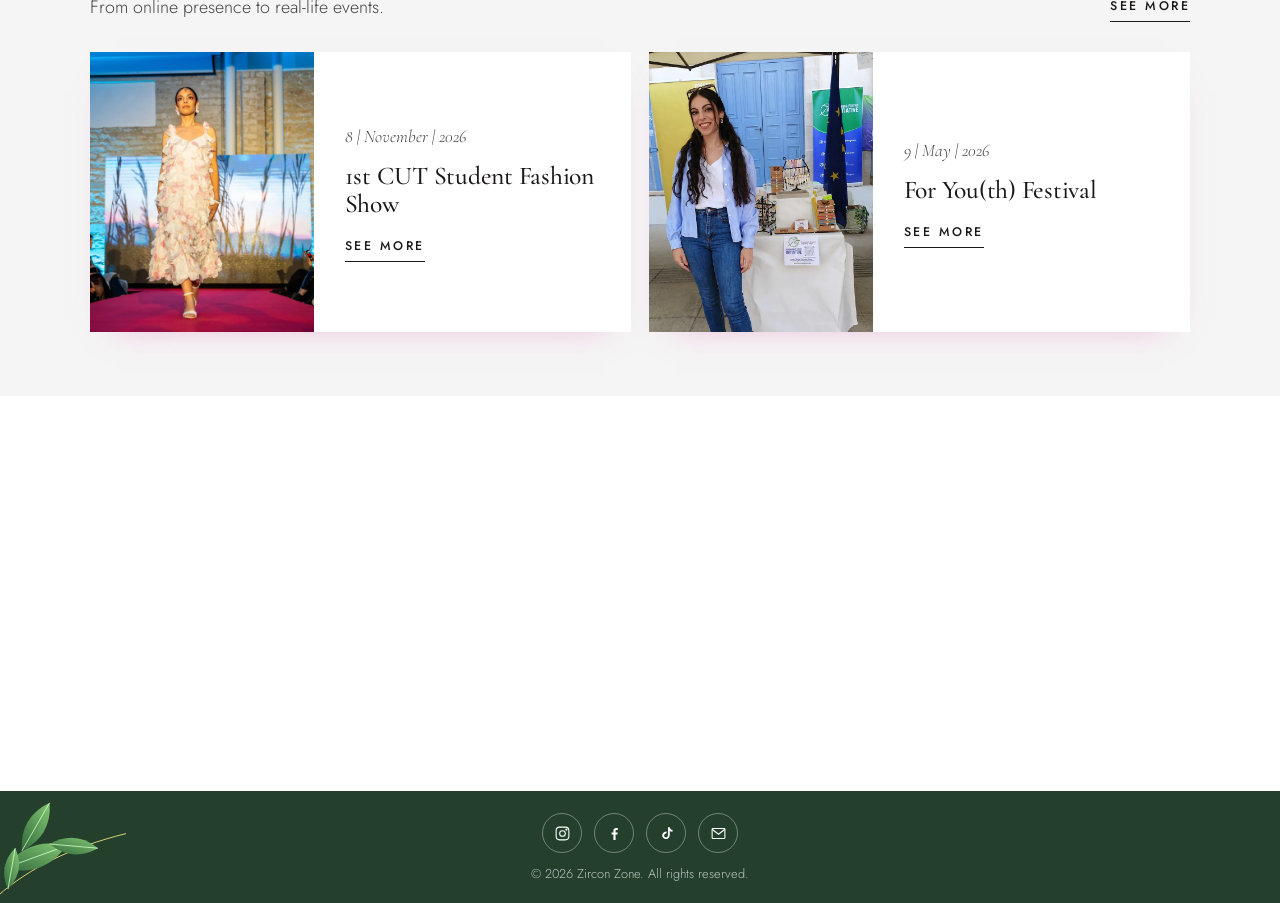
==== commit a1f8daf9: "Home hero: crop below the chin Co-Authored-By: Claude Opus 5.5 <noreply@anthropic.com> Claude-Sessio" ====
--- a/index.html
+++ b/index.html
@@ -75,7 +75,7 @@
         </div>
       </div>
       <div class="hero-media reveal">
-        <img class="main" src="images/web/HERO-HER.webp?v=3" alt="Woman wearing a Zircon Zone silver necklace and bracelets, holding a Zircon Zone card" width="1280" height="1600" fetchpriority="high">
+        <img class="main" src="images/web/HERO-HER.webp?v=4" alt="Woman wearing a Zircon Zone silver necklace and bracelets, holding a Zircon Zone card" width="1280" height="1600" fetchpriority="high">
         <img class="float" src="images/web/HERO-HIM.webp?v=2" alt="Men's gold and silver curb chain bracelets" width="1500" height="1000">
       </div>
     </div>
